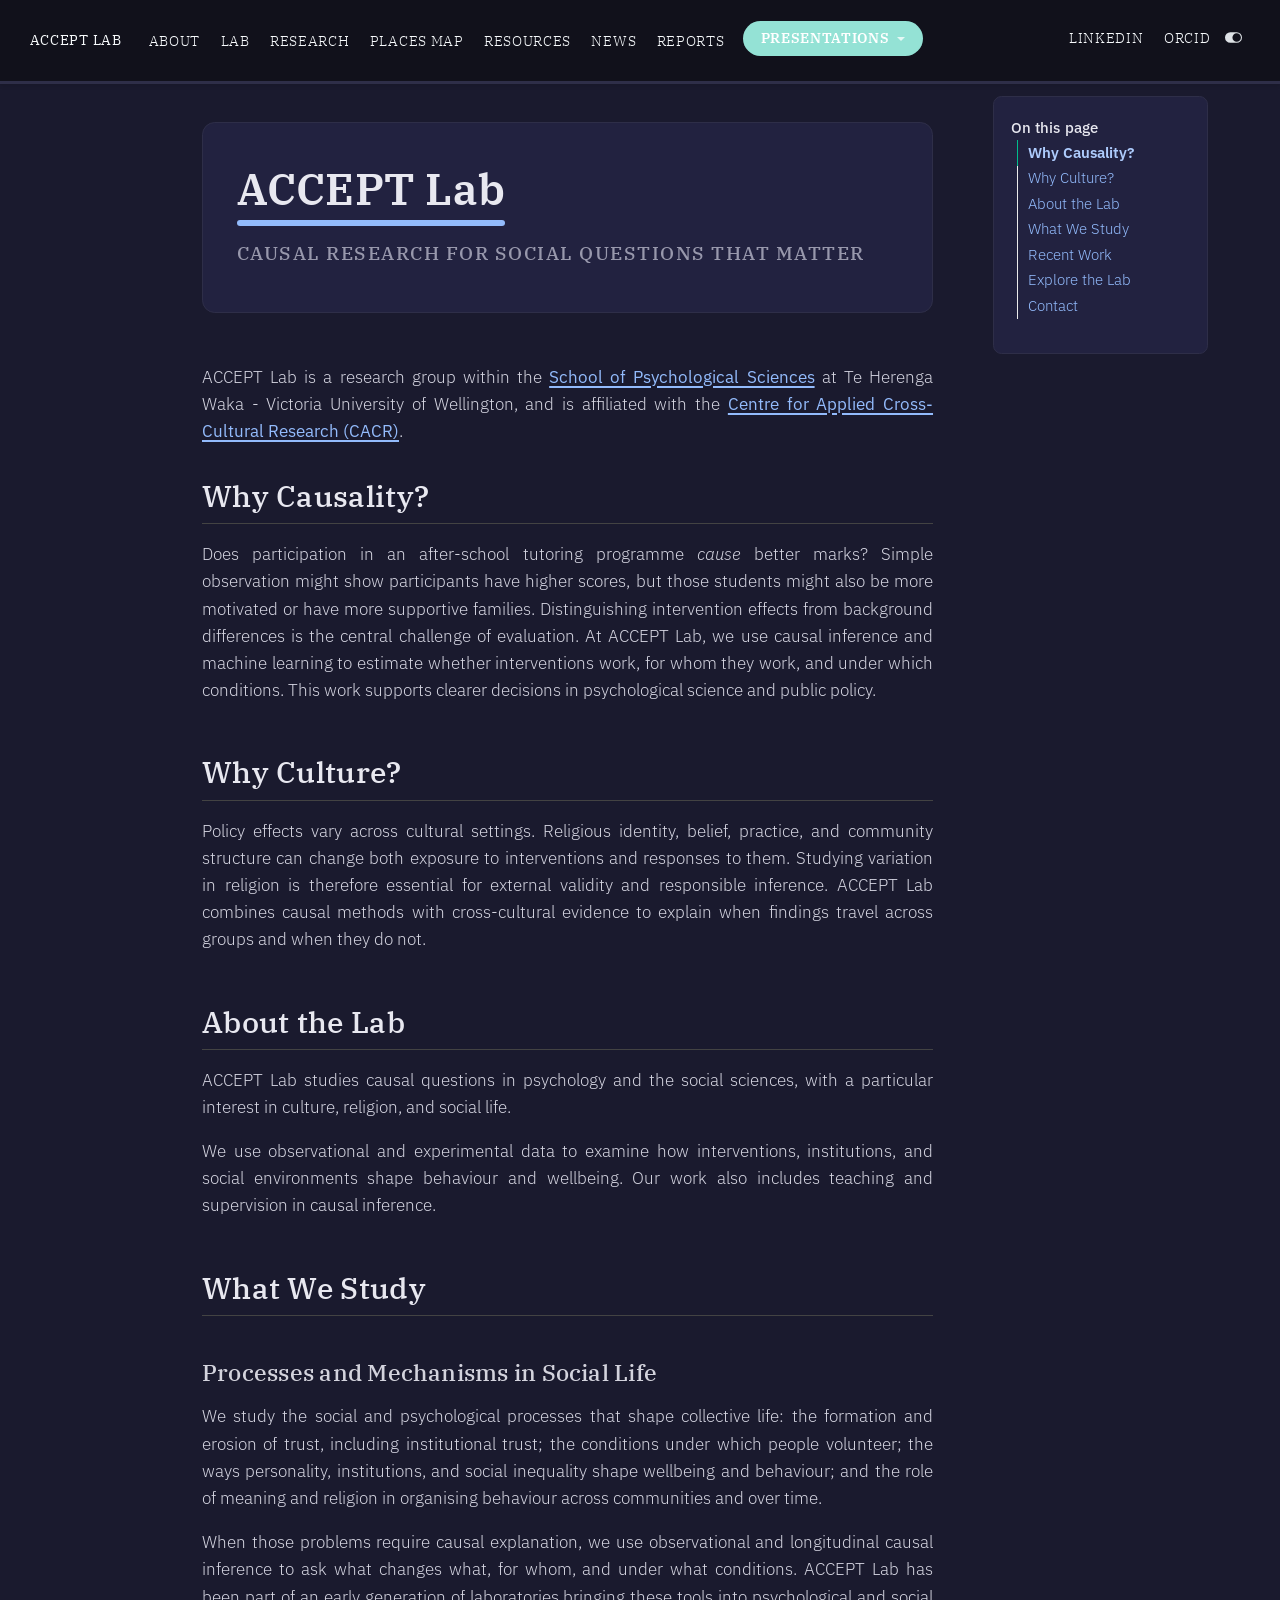
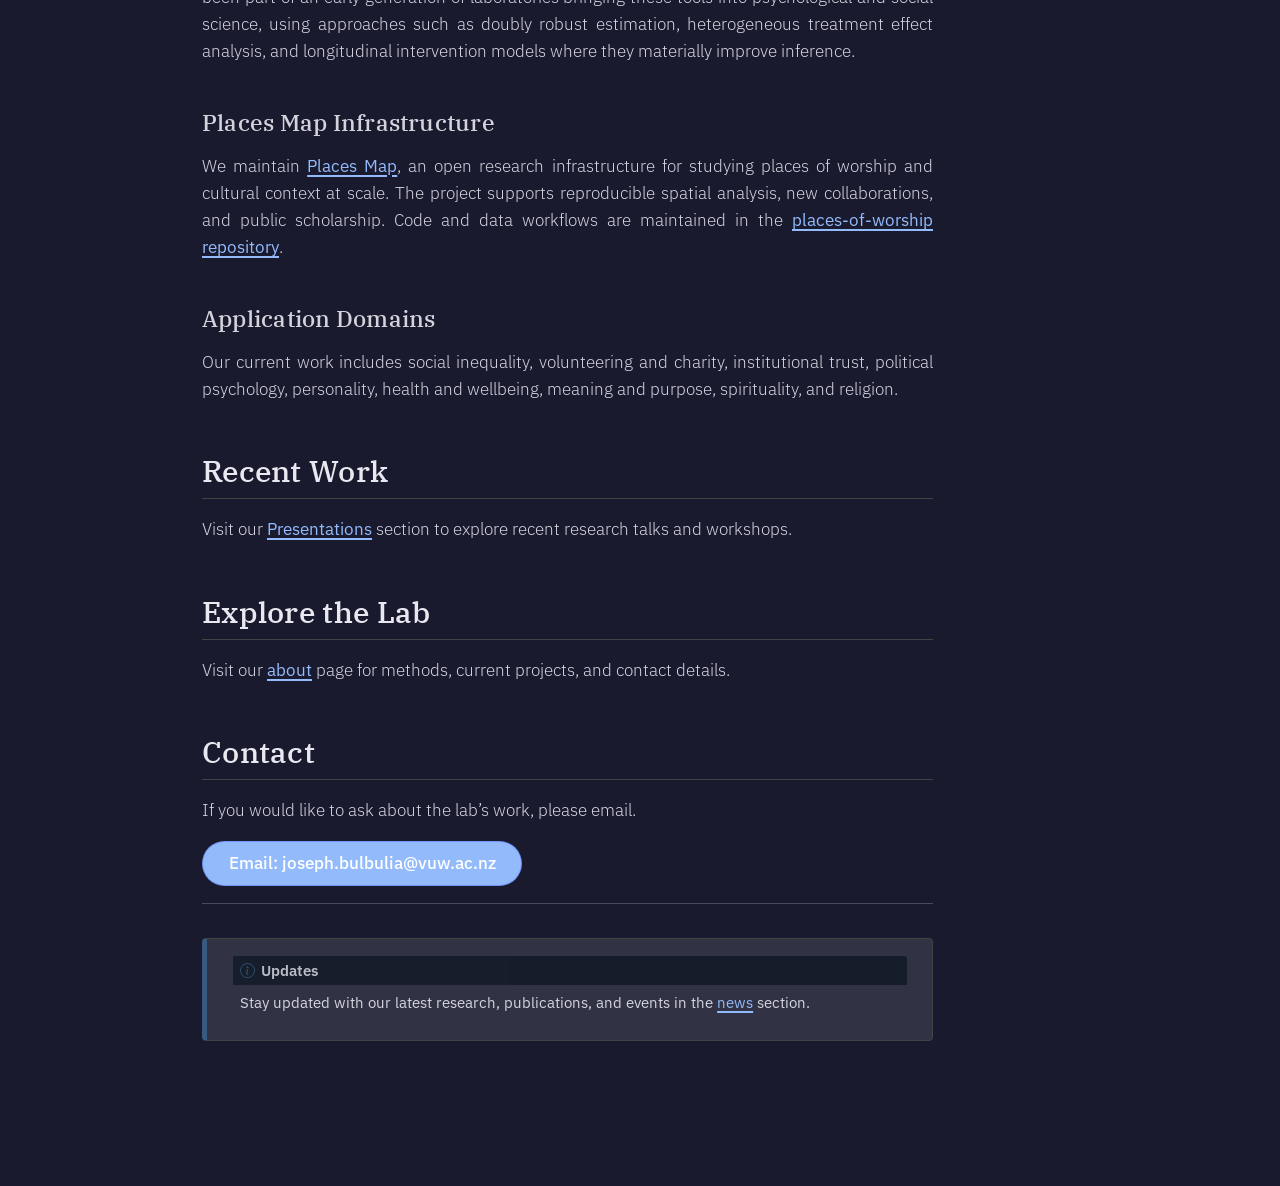
==== docs/index.html @ 0756b87b "landing" ====
<!DOCTYPE html>
<html xmlns="http://www.w3.org/1999/xhtml" lang="en" xml:lang="en"><head>

<meta charset="utf-8">
<meta name="generator" content="quarto-1.9.36">

<meta name="viewport" content="width=device-width, initial-scale=1.0, user-scalable=yes">


<title>ACCEPT Lab</title>
<style>
/* Default styles provided by pandoc.
** See https://pandoc.org/MANUAL.html#variables-for-html for config info.
*/
code{white-space: pre-wrap;}
span.smallcaps{font-variant: small-caps;}
div.columns{display: flex; gap: min(4vw, 1.5em);}
div.column{flex: auto; overflow-x: auto;}
div.hanging-indent{margin-left: 1.5em; text-indent: -1.5em;}
ul.task-list{list-style: none;}
ul.task-list li input[type="checkbox"] {
  width: 0.8em;
  margin: 0 0.8em 0.2em -1em; /* quarto-specific, see https://github.com/quarto-dev/quarto-cli/issues/4556 */ 
  vertical-align: middle;
}
/* CSS for syntax highlighting */
html { -webkit-text-size-adjust: 100%; }
pre > code.sourceCode { white-space: pre; position: relative; }
pre > code.sourceCode > span { display: inline-block; line-height: 1.25; }
pre > code.sourceCode > span:empty { height: 1.2em; }
.sourceCode { overflow: visible; }
code.sourceCode > span { color: inherit; text-decoration: inherit; }
div.sourceCode { margin: 1em 0; }
pre.sourceCode { margin: 0; }
@media screen {
div.sourceCode { overflow: auto; }
}
@media print {
pre > code.sourceCode { white-space: pre-wrap; }
pre > code.sourceCode > span { text-indent: -5em; padding-left: 5em; }
}
pre.numberSource code
  { counter-reset: source-line 0; }
pre.numberSource code > span
  { position: relative; left: -4em; counter-increment: source-line; }
pre.numberSource code > span > a:first-child::before
  { content: counter(source-line);
    position: relative; left: -1em; text-align: right; vertical-align: baseline;
    border: none; display: inline-block;
    -webkit-touch-callout: none; -webkit-user-select: none;
    -khtml-user-select: none; -moz-user-select: none;
    -ms-user-select: none; user-select: none;
    padding: 0 4px; width: 4em;
  }
pre.numberSource { margin-left: 3em;  padding-left: 4px; }
div.sourceCode
  {   }
@media screen {
pre > code.sourceCode > span > a:first-child::before { text-decoration: underline; }
}
</style>


<script src="site_libs/quarto-nav/quarto-nav.js"></script>
<script src="site_libs/quarto-nav/headroom.min.js"></script>
<script src="site_libs/clipboard/clipboard.min.js"></script>
<script src="site_libs/quarto-search/autocomplete.umd.js"></script>
<script src="site_libs/quarto-search/fuse.min.js"></script>
<script src="site_libs/quarto-search/quarto-search.js"></script>
<meta name="quarto:offset" content="./">
<link href="./images/favicon.ico" rel="icon">
<script src="site_libs/quarto-html/quarto.js" type="module"></script>
<script src="site_libs/quarto-html/tabsets/tabsets.js" type="module"></script>
<script src="site_libs/quarto-html/popper.min.js"></script>
<script src="site_libs/quarto-html/tippy.umd.min.js"></script>
<script src="site_libs/quarto-html/anchor.min.js"></script>
<link href="site_libs/quarto-html/tippy.css" rel="stylesheet">
<link href="site_libs/quarto-html/quarto-syntax-highlighting-845c23b38eaddc0f92fda52bfe77a8c8.css" rel="stylesheet" class="quarto-color-scheme" id="quarto-text-highlighting-styles">
<link href="site_libs/quarto-html/quarto-syntax-highlighting-dark-f418161beb48e0141c760e455f12af2c.css" rel="stylesheet" class="quarto-color-scheme quarto-color-alternate" id="quarto-text-highlighting-styles">
<script src="site_libs/bootstrap/bootstrap.min.js"></script>
<link href="site_libs/bootstrap/bootstrap-icons.css" rel="stylesheet">
<link href="site_libs/bootstrap/bootstrap-b0e73cb451bbb7631af6acf6dae58723.min.css" rel="stylesheet" append-hash="true" class="quarto-color-scheme" id="quarto-bootstrap" data-mode="light">
<link href="site_libs/bootstrap/bootstrap-dark-aaa1e35cf1f5b6230ece6ed5b6fa3d4a.min.css" rel="stylesheet" append-hash="true" class="quarto-color-scheme quarto-color-alternate" id="quarto-bootstrap" data-mode="dark">
<script id="quarto-search-options" type="application/json">{
  "location": "navbar",
  "copy-button": false,
  "collapse-after": 3,
  "panel-placement": "end",
  "type": "overlay",
  "limit": 50,
  "keyboard-shortcut": [
    "f",
    "/",
    "s"
  ],
  "show-item-context": false,
  "language": {
    "search-no-results-text": "No results",
    "search-matching-documents-text": "matching documents",
    "search-copy-link-title": "Copy link to search",
    "search-hide-matches-text": "Hide additional matches",
    "search-more-match-text": "more match in this document",
    "search-more-matches-text": "more matches in this document",
    "search-clear-button-title": "Clear",
    "search-text-placeholder": "",
    "search-detached-cancel-button-title": "Cancel",
    "search-submit-button-title": "Submit",
    "search-label": "Search"
  }
}</script>
<script async="" src="https://www.googletagmanager.com/gtag/js?id=G-XXXXXXXXXX"></script>

<script type="text/javascript">

window.dataLayer = window.dataLayer || [];
function gtag(){dataLayer.push(arguments);}
gtag('js', new Date());
gtag('config', 'G-XXXXXXXXXX', { 'anonymize_ip': true});
</script>
<style>html{ scroll-behavior: smooth; }</style>


<link rel="stylesheet" href="styles.css">
<meta property="og:title" content="ACCEPT Lab">
<meta property="og:description" content="Applied Causal and Cultural Evidence for Policy Targeting (ACCEPT), School of Psychological Sciences, Te Herenga Waka - Victoria University of Wellington">
<meta property="og:image" content="https://go-bayes.github.io/accept/images/epic-lab-social.png">
<meta property="og:site_name" content="ACCEPT Lab">
<meta property="og:locale" content="en_US">
<meta name="twitter:title" content="ACCEPT Lab">
<meta name="twitter:description" content="Applied Causal and Cultural Evidence for Policy Targeting (ACCEPT), School of Psychological Sciences, Te Herenga Waka - Victoria University of Wellington">
<meta name="twitter:image" content="https://go-bayes.github.io/accept/images/epic-lab-social.png">
<meta name="twitter:creator" content="@prof_joe_">
<meta name="twitter:site" content="@prof_joe_">
<meta name="twitter:card" content="summary_large_image">
</head>

<body class="nav-fixed home quarto-dark"><script id="quarto-html-before-body" type="application/javascript">
    const toggleBodyColorMode = (bsSheetEl) => {
      const mode = bsSheetEl.getAttribute("data-mode");
      const bodyEl = window.document.querySelector("body");
      if (mode === "dark") {
        bodyEl.classList.add("quarto-dark");
        bodyEl.classList.remove("quarto-light");
      } else {
        bodyEl.classList.add("quarto-light");
        bodyEl.classList.remove("quarto-dark");
      }
    }
    const toggleBodyColorPrimary = () => {
      const bsSheetEl = window.document.querySelector("link#quarto-bootstrap:not([rel=disabled-stylesheet])");
      if (bsSheetEl) {
        toggleBodyColorMode(bsSheetEl);
      }
    }
    const setColorSchemeToggle = (alternate) => {
      const toggles = window.document.querySelectorAll('.quarto-color-scheme-toggle');
      for (let i=0; i < toggles.length; i++) {
        const toggle = toggles[i];
        if (toggle) {
          if (alternate) {
            toggle.classList.add("alternate");
          } else {
            toggle.classList.remove("alternate");
          }
        }
      }
    };
    const toggleColorMode = (alternate) => {
      // Switch the stylesheets
      const primaryStylesheets = window.document.querySelectorAll('link.quarto-color-scheme:not(.quarto-color-alternate)');
      const alternateStylesheets = window.document.querySelectorAll('link.quarto-color-scheme.quarto-color-alternate');
      manageTransitions('#quarto-margin-sidebar .nav-link', false);
      if (alternate) {
        // note: dark is layered on light, we don't disable primary!
        enableStylesheet(alternateStylesheets);
        for (const sheetNode of alternateStylesheets) {
          if (sheetNode.id === "quarto-bootstrap") {
            toggleBodyColorMode(sheetNode);
          }
        }
      } else {
        disableStylesheet(alternateStylesheets);
        enableStylesheet(primaryStylesheets)
        toggleBodyColorPrimary();
      }
      manageTransitions('#quarto-margin-sidebar .nav-link', true);
      // Switch the toggles
      setColorSchemeToggle(alternate)
      // Hack to workaround the fact that safari doesn't
      // properly recolor the scrollbar when toggling (#1455)
      if (navigator.userAgent.indexOf('Safari') > 0 && navigator.userAgent.indexOf('Chrome') == -1) {
        manageTransitions("body", false);
        window.scrollTo(0, 1);
        setTimeout(() => {
          window.scrollTo(0, 0);
          manageTransitions("body", true);
        }, 40);
      }
    }
    const disableStylesheet = (stylesheets) => {
      for (let i=0; i < stylesheets.length; i++) {
        const stylesheet = stylesheets[i];
        stylesheet.rel = 'disabled-stylesheet';
      }
    }
    const enableStylesheet = (stylesheets) => {
      for (let i=0; i < stylesheets.length; i++) {
        const stylesheet = stylesheets[i];
        if(stylesheet.rel !== 'stylesheet') { // for Chrome, which will still FOUC without this check
          stylesheet.rel = 'stylesheet';
        }
      }
    }
    const manageTransitions = (selector, allowTransitions) => {
      const els = window.document.querySelectorAll(selector);
      for (let i=0; i < els.length; i++) {
        const el = els[i];
        if (allowTransitions) {
          el.classList.remove('notransition');
        } else {
          el.classList.add('notransition');
        }
      }
    }
    const isFileUrl = () => {
      return window.location.protocol === 'file:';
    }
    const hasAlternateSentinel = () => {
      let styleSentinel = getColorSchemeSentinel();
      if (styleSentinel !== null) {
        return styleSentinel === "alternate";
      } else {
        return false;
      }
    }
    const setStyleSentinel = (alternate) => {
      const value = alternate ? "alternate" : "default";
      if (!isFileUrl()) {
        window.localStorage.setItem("quarto-color-scheme", value);
      } else {
        localAlternateSentinel = value;
      }
    }
    const getColorSchemeSentinel = () => {
      if (!isFileUrl()) {
        const storageValue = window.localStorage.getItem("quarto-color-scheme");
        return storageValue != null ? storageValue : localAlternateSentinel;
      } else {
        return localAlternateSentinel;
      }
    }
    const toggleGiscusIfUsed = (isAlternate, darkModeDefault) => {
      const baseTheme = document.querySelector('#giscus-base-theme')?.value ?? 'light';
      const alternateTheme = document.querySelector('#giscus-alt-theme')?.value ?? 'dark';
      let newTheme = '';
      if(authorPrefersDark) {
        newTheme = isAlternate ? baseTheme : alternateTheme;
      } else {
        newTheme = isAlternate ? alternateTheme : baseTheme;
      }
      const changeGiscusTheme = () => {
        // From: https://github.com/giscus/giscus/issues/336
        const sendMessage = (message) => {
          const iframe = document.querySelector('iframe.giscus-frame');
          if (!iframe) return;
          iframe.contentWindow.postMessage({ giscus: message }, 'https://giscus.app');
        }
        sendMessage({
          setConfig: {
            theme: newTheme
          }
        });
      }
      const isGiscussLoaded = window.document.querySelector('iframe.giscus-frame') !== null;
      if (isGiscussLoaded) {
        changeGiscusTheme();
      }
    };
    const authorPrefersDark = true;
    const darkModeDefault = authorPrefersDark;
    let localAlternateSentinel = darkModeDefault ? 'alternate' : 'default';
    // Dark / light mode switch
    window.quartoToggleColorScheme = () => {
      // Read the current dark / light value
      let toAlternate = !hasAlternateSentinel();
      toggleColorMode(toAlternate);
      setStyleSentinel(toAlternate);
      toggleGiscusIfUsed(toAlternate, darkModeDefault);
      window.dispatchEvent(new Event('resize'));
    };
    // Switch to dark mode if need be
    if (hasAlternateSentinel()) {
      toggleColorMode(true);
    } else {
      toggleColorMode(false);
    }
  </script>

<div id="quarto-search-results"></div>
  <header id="quarto-header" class="headroom fixed-top">
    <nav class="navbar navbar-expand-lg " data-bs-theme="dark">
      <div class="navbar-container container-fluid">
      <div class="navbar-brand-container mx-auto">
    <a class="navbar-brand" href="./index.html">
    <span class="navbar-title">ACCEPT Lab</span>
    </a>
  </div>
            <div id="quarto-search" class="" title="Search"></div>
          <button class="navbar-toggler" type="button" data-bs-toggle="collapse" data-bs-target="#navbarCollapse" aria-controls="navbarCollapse" role="menu" aria-expanded="false" aria-label="Toggle navigation" onclick="if (window.quartoToggleHeadroom) { window.quartoToggleHeadroom(); }">
  <span class="navbar-toggler-icon"></span>
</button>
          <div class="collapse navbar-collapse" id="navbarCollapse">
            <ul class="navbar-nav navbar-nav-scroll me-auto">
  <li class="nav-item">
    <a class="nav-link" href="./about.html"> 
<span class="menu-text">About</span></a>
  </li>  
  <li class="nav-item">
    <a class="nav-link" href="./team.html"> 
<span class="menu-text">Lab</span></a>
  </li>  
  <li class="nav-item">
    <a class="nav-link" href="./research.html"> 
<span class="menu-text">Research</span></a>
  </li>  
  <li class="nav-item">
    <a class="nav-link" href="https://www.placesmap.org/"> 
<span class="menu-text">Places Map</span></a>
  </li>  
  <li class="nav-item">
    <a class="nav-link" href="./resources.html"> 
<span class="menu-text">Resources</span></a>
  </li>  
  <li class="nav-item">
    <a class="nav-link" href="./news.html"> 
<span class="menu-text">News</span></a>
  </li>  
  <li class="nav-item">
    <a class="nav-link" href="./reports.html"> 
<span class="menu-text">Reports</span></a>
  </li>  
  <li class="nav-item dropdown ">
    <a class="nav-link dropdown-toggle" href="#" id="nav-menu-presentations" role="link" data-bs-toggle="dropdown" aria-expanded="false">
 <span class="menu-text">Presentations</span>
    </a>
    <ul class="dropdown-menu" aria-labelledby="nav-menu-presentations">    
        <li>
    <a class="dropdown-item" href="./presentations.html">
 <span class="dropdown-text">All Presentations</span></a>
  </li>  
        <li><hr class="dropdown-divider"></li>
        <li class="dropdown-header">2025</li>
        <li>
    <a class="dropdown-item" href="./presentations.html#sasp-2025">
 <span class="dropdown-text">SASP: Student Presentations</span></a>
  </li>  
        <li>
    <a class="dropdown-item" href="./presentations.html#apa-bier-2025">
 <span class="dropdown-text">APA-BIER: Causal Inference</span></a>
  </li>  
    </ul>
  </li>
</ul>
            <ul class="navbar-nav navbar-nav-scroll ms-auto">
  <li class="nav-item compact">
    <a class="nav-link" href="https://github.com/go-bayes"> <i class="bi bi-github" role="img" aria-label="GitHub">
</i> 
<span class="menu-text"></span></a>
  </li>  
  <li class="nav-item compact">
    <a class="nav-link" href="https://x.com/prof_joe_"> <i class="bi bi-twitter" role="img" aria-label="X (Twitter)">
</i> 
<span class="menu-text"></span></a>
  </li>  
  <li class="nav-item">
    <a class="nav-link" href="https://linkedin.com/in/joseph-bulbulia-1ba5a514"> 
<span class="menu-text">LinkedIn</span></a>
  </li>  
  <li class="nav-item">
    <a class="nav-link" href="https://orcid.org/0000-0002-5861-2056"> 
<span class="menu-text">ORCID</span></a>
  </li>  
</ul>
          </div> <!-- /navcollapse -->
            <div class="quarto-navbar-tools">
  <a href="" class="quarto-color-scheme-toggle quarto-navigation-tool  px-1" onclick="window.quartoToggleColorScheme(); return false;" title="Toggle dark mode"><i class="bi"></i></a>
</div>
      </div> <!-- /container-fluid -->
    </nav>
</header>
<!-- content -->
<div id="quarto-content" class="quarto-container page-columns page-rows-contents page-layout-article page-navbar">
<!-- sidebar -->
<!-- margin-sidebar -->
    <div id="quarto-margin-sidebar" class="sidebar margin-sidebar">
        <nav id="TOC" role="doc-toc" class="toc-active">
    <h2 id="toc-title">On this page</h2>
   
  <ul>
  <li><a href="#why-causality" id="toc-why-causality" class="nav-link active" data-scroll-target="#why-causality">Why Causality?</a></li>
  <li><a href="#why-culture" id="toc-why-culture" class="nav-link" data-scroll-target="#why-culture">Why Culture?</a></li>
  <li><a href="#about-the-lab" id="toc-about-the-lab" class="nav-link" data-scroll-target="#about-the-lab">About the Lab</a></li>
  <li><a href="#what-we-study" id="toc-what-we-study" class="nav-link" data-scroll-target="#what-we-study">What We Study</a>
  <ul class="collapse">
  <li><a href="#processes-and-mechanisms-in-social-life" id="toc-processes-and-mechanisms-in-social-life" class="nav-link" data-scroll-target="#processes-and-mechanisms-in-social-life">Processes and Mechanisms in Social Life</a></li>
  <li><a href="#places-map-infrastructure" id="toc-places-map-infrastructure" class="nav-link" data-scroll-target="#places-map-infrastructure">Places Map Infrastructure</a></li>
  <li><a href="#application-domains" id="toc-application-domains" class="nav-link" data-scroll-target="#application-domains">Application Domains</a></li>
  </ul></li>
  <li><a href="#recent-work" id="toc-recent-work" class="nav-link" data-scroll-target="#recent-work">Recent Work</a></li>
  <li><a href="#explore-the-lab" id="toc-explore-the-lab" class="nav-link" data-scroll-target="#explore-the-lab">Explore the Lab</a></li>
  <li><a href="#contact" id="toc-contact" class="nav-link" data-scroll-target="#contact">Contact</a></li>
  </ul>
</nav>
    </div>
<!-- main -->
<main class="content" id="quarto-document-content">


<header id="title-block-header" class="quarto-title-block default">
<div class="quarto-title">
<div class="quarto-title-block"><div><h1 class="title">ACCEPT Lab</h1><button type="button" class="btn code-tools-button" id="quarto-code-tools-source"><i class="bi"></i> Code</button></div></div>
</div>



<div class="quarto-title-meta">

    
  
    
  </div>
  


</header>


<div class="hero">
<h1 class="hero-title">
ACCEPT Lab
</h1>
<p class="hero-subtitle">
Causal research for social questions that matter
</p>
</div>
<p>ACCEPT Lab is a research group within the <a href="https://www.wgtn.ac.nz/psyc">School of Psychological Sciences</a> at Te Herenga Waka - Victoria University of Wellington, and is affiliated with the <a href="https://www.wgtn.ac.nz/cacr">Centre for Applied Cross-Cultural Research (CACR)</a>.</p>
<section id="why-causality" class="level2">
<h2 class="anchored" data-anchor-id="why-causality">Why Causality?</h2>
<p>Does participation in an after-school tutoring programme <em>cause</em> better marks? Simple observation might show participants have higher scores, but those students might also be more motivated or have more supportive families. Distinguishing intervention effects from background differences is the central challenge of evaluation. At ACCEPT Lab, we use causal inference and machine learning to estimate whether interventions work, for whom they work, and under which conditions. This work supports clearer decisions in psychological science and public policy.</p>
</section>
<section id="why-culture" class="level2">
<h2 class="anchored" data-anchor-id="why-culture">Why Culture?</h2>
<p>Policy effects vary across cultural settings. Religious identity, belief, practice, and community structure can change both exposure to interventions and responses to them. Studying variation in religion is therefore essential for external validity and responsible inference. ACCEPT Lab combines causal methods with cross-cultural evidence to explain when findings travel across groups and when they do not.</p>
</section>
<section id="about-the-lab" class="level2">
<h2 class="anchored" data-anchor-id="about-the-lab">About the Lab</h2>
<p>ACCEPT Lab studies causal questions in psychology and the social sciences, with a particular interest in culture, religion, and social life.</p>
<p>We use observational and experimental data to examine how interventions, institutions, and social environments shape behaviour and wellbeing. Our work also includes teaching and supervision in causal inference.</p>
</section>
<section id="what-we-study" class="level2">
<h2 class="anchored" data-anchor-id="what-we-study">What We Study</h2>
<section id="processes-and-mechanisms-in-social-life" class="level3">
<h3 class="anchored" data-anchor-id="processes-and-mechanisms-in-social-life">Processes and Mechanisms in Social Life</h3>
<p>We study the social and psychological processes that shape collective life: the formation and erosion of trust, including institutional trust; the conditions under which people volunteer; the ways personality, institutions, and social inequality shape wellbeing and behaviour; and the role of meaning and religion in organising behaviour across communities and over time.</p>
<p>When those problems require causal explanation, we use observational and longitudinal causal inference to ask what changes what, for whom, and under what conditions. ACCEPT Lab has been part of an early generation of laboratories bringing these tools into psychological and social science, using approaches such as doubly robust estimation, heterogeneous treatment effect analysis, and longitudinal intervention models where they materially improve inference.</p>
</section>
<section id="places-map-infrastructure" class="level3">
<h3 class="anchored" data-anchor-id="places-map-infrastructure">Places Map Infrastructure</h3>
<p>We maintain <a href="https://www.placesmap.org/">Places Map</a>, an open research infrastructure for studying places of worship and cultural context at scale. The project supports reproducible spatial analysis, new collaborations, and public scholarship. Code and data workflows are maintained in the <a href="https://github.com/go-bayes/places-of-worship">places-of-worship repository</a>.</p>
</section>
<section id="application-domains" class="level3">
<h3 class="anchored" data-anchor-id="application-domains">Application Domains</h3>
<p>Our current work includes social inequality, volunteering and charity, institutional trust, political psychology, personality, health and wellbeing, meaning and purpose, spirituality, and religion.</p>
</section>
</section>
<section id="recent-work" class="level2">
<h2 class="anchored" data-anchor-id="recent-work">Recent Work</h2>
<p>Visit our <a href="./presentations.html">Presentations</a> section to explore recent research talks and workshops.</p>
</section>
<section id="explore-the-lab" class="level2">
<h2 class="anchored" data-anchor-id="explore-the-lab">Explore the Lab</h2>
<p>Visit our <a href="./about.html">about</a> page for methods, current projects, and contact details.</p>
</section>
<section id="contact" class="level2">
<h2 class="anchored" data-anchor-id="contact">Contact</h2>
<p>If you would like to ask about the lab’s work, please email.</p>
<p><a href="mailto:joseph.bulbulia@vuw.ac.nz" class="btn btn-primary">Email: joseph.bulbulia@vuw.ac.nz</a></p>
<hr>
<div class="callout callout-style-default callout-note callout-titled">
<div class="callout-header d-flex align-content-center">
<div class="callout-icon-container">
<i class="callout-icon"></i>
</div>
<div class="callout-title-container flex-fill">
<span class="screen-reader-only">Note</span>Updates
</div>
</div>
<div class="callout-body-container callout-body">
<p>Stay updated with our latest research, publications, and events in the <a href="./news.html">news</a> section.</p>
</div>
</div>


<!-- -->

</section>

</main> <!-- /main -->
<script id="quarto-html-after-body" type="application/javascript">
  window.document.addEventListener("DOMContentLoaded", function (event) {
    // Ensure there is a toggle, if there isn't float one in the top right
    if (window.document.querySelector('.quarto-color-scheme-toggle') === null) {
      const a = window.document.createElement('a');
      a.classList.add('top-right');
      a.classList.add('quarto-color-scheme-toggle');
      a.href = "";
      a.onclick = function() { try { window.quartoToggleColorScheme(); } catch {} return false; };
      const i = window.document.createElement("i");
      i.classList.add('bi');
      a.appendChild(i);
      window.document.body.appendChild(a);
    }
    setColorSchemeToggle(hasAlternateSentinel())
    const icon = "";
    const anchorJS = new window.AnchorJS();
    anchorJS.options = {
      placement: 'right',
      icon: icon
    };
    anchorJS.add('.anchored');
    const isCodeAnnotation = (el) => {
      for (const clz of el.classList) {
        if (clz.startsWith('code-annotation-')) {                     
          return true;
        }
      }
      return false;
    }
    const onCopySuccess = function(e) {
      // button target
      const button = e.trigger;
      // don't keep focus
      button.blur();
      // flash "checked"
      button.classList.add('code-copy-button-checked');
      var currentTitle = button.getAttribute("title");
      button.setAttribute("title", "Copied!");
      let tooltip;
      if (window.bootstrap) {
        button.setAttribute("data-bs-toggle", "tooltip");
        button.setAttribute("data-bs-placement", "left");
        button.setAttribute("data-bs-title", "Copied!");
        tooltip = new bootstrap.Tooltip(button, 
          { trigger: "manual", 
            customClass: "code-copy-button-tooltip",
            offset: [0, -8]});
        tooltip.show();    
      }
      setTimeout(function() {
        if (tooltip) {
          tooltip.hide();
          button.removeAttribute("data-bs-title");
          button.removeAttribute("data-bs-toggle");
          button.removeAttribute("data-bs-placement");
        }
        button.setAttribute("title", currentTitle);
        button.classList.remove('code-copy-button-checked');
      }, 1000);
      // clear code selection
      e.clearSelection();
    }
    const getTextToCopy = function(trigger) {
      const outerScaffold = trigger.parentElement.cloneNode(true);
      const codeEl = outerScaffold.querySelector('code');
      for (const childEl of codeEl.children) {
        if (isCodeAnnotation(childEl)) {
          childEl.remove();
        }
      }
      return codeEl.innerText;
    }
    const clipboard = new window.ClipboardJS('.code-copy-button:not([data-in-quarto-modal])', {
      text: getTextToCopy
    });
    clipboard.on('success', onCopySuccess);
    if (window.document.getElementById('quarto-embedded-source-code-modal')) {
      const clipboardModal = new window.ClipboardJS('.code-copy-button[data-in-quarto-modal]', {
        text: getTextToCopy,
        container: window.document.getElementById('quarto-embedded-source-code-modal')
      });
      clipboardModal.on('success', onCopySuccess);
    }
    const viewSource = window.document.getElementById('quarto-view-source') ||
                       window.document.getElementById('quarto-code-tools-source');
    if (viewSource) {
      const sourceUrl = viewSource.getAttribute("data-quarto-source-url");
      viewSource.addEventListener("click", function(e) {
        if (sourceUrl) {
          // rstudio viewer pane
          if (/\bcapabilities=\b/.test(window.location)) {
            window.open(sourceUrl);
          } else {
            window.location.href = sourceUrl;
          }
        } else {
          const modal = new bootstrap.Modal(document.getElementById('quarto-embedded-source-code-modal'));
          modal.show();
        }
        return false;
      });
    }
    function toggleCodeHandler(show) {
      return function(e) {
        const detailsSrc = window.document.querySelectorAll(".cell > details > .sourceCode");
        for (let i=0; i<detailsSrc.length; i++) {
          const details = detailsSrc[i].parentElement;
          if (show) {
            details.open = true;
          } else {
            details.removeAttribute("open");
          }
        }
        const cellCodeDivs = window.document.querySelectorAll(".cell > .sourceCode");
        const fromCls = show ? "hidden" : "unhidden";
        const toCls = show ? "unhidden" : "hidden";
        for (let i=0; i<cellCodeDivs.length; i++) {
          const codeDiv = cellCodeDivs[i];
          if (codeDiv.classList.contains(fromCls)) {
            codeDiv.classList.remove(fromCls);
            codeDiv.classList.add(toCls);
          } 
        }
        return false;
      }
    }
    const hideAllCode = window.document.getElementById("quarto-hide-all-code");
    if (hideAllCode) {
      hideAllCode.addEventListener("click", toggleCodeHandler(false));
    }
    const showAllCode = window.document.getElementById("quarto-show-all-code");
    if (showAllCode) {
      showAllCode.addEventListener("click", toggleCodeHandler(true));
    }
      var localhostRegex = new RegExp(/^(?:http|https):\/\/localhost\:?[0-9]*\//);
      var mailtoRegex = new RegExp(/^mailto:/);
        var filterRegex = new RegExp("https:\/\/go-bayes\.github\.io\/accept\/");
      var isInternal = (href) => {
          return filterRegex.test(href) || localhostRegex.test(href) || mailtoRegex.test(href);
      }
      // Inspect non-navigation links and adorn them if external
     var links = window.document.querySelectorAll('a[href]:not(.nav-link):not(.navbar-brand):not(.toc-action):not(.sidebar-link):not(.sidebar-item-toggle):not(.pagination-link):not(.no-external):not([aria-hidden]):not(.dropdown-item):not(.quarto-navigation-tool):not(.about-link)');
      for (var i=0; i<links.length; i++) {
        const link = links[i];
        if (!isInternal(link.href)) {
          // undo the damage that might have been done by quarto-nav.js in the case of
          // links that we want to consider external
          if (link.dataset.originalHref !== undefined) {
            link.href = link.dataset.originalHref;
          }
            // target, if specified
            link.setAttribute("target", "_blank");
            if (link.getAttribute("rel") === null) {
              link.setAttribute("rel", "noopener");
            }
            // default icon
            link.classList.add("external");
        }
      }
    function tippyHover(el, contentFn, onTriggerFn, onUntriggerFn) {
      const config = {
        allowHTML: true,
        maxWidth: 500,
        delay: 100,
        arrow: false,
        appendTo: function(el) {
            return el.parentElement;
        },
        interactive: true,
        interactiveBorder: 10,
        theme: 'quarto',
        placement: 'bottom-start',
      };
      if (contentFn) {
        config.content = contentFn;
      }
      if (onTriggerFn) {
        config.onTrigger = onTriggerFn;
      }
      if (onUntriggerFn) {
        config.onUntrigger = onUntriggerFn;
      }
      window.tippy(el, config); 
    }
    const noterefs = window.document.querySelectorAll('a[role="doc-noteref"]');
    for (var i=0; i<noterefs.length; i++) {
      const ref = noterefs[i];
      tippyHover(ref, function() {
        // use id or data attribute instead here
        let href = ref.getAttribute('data-footnote-href') || ref.getAttribute('href');
        try { href = new URL(href).hash; } catch {}
        const id = href.replace(/^#\/?/, "");
        const note = window.document.getElementById(id);
        if (note) {
          return note.innerHTML;
        } else {
          return "";
        }
      });
    }
    const xrefs = window.document.querySelectorAll('a.quarto-xref');
    const processXRef = (id, note) => {
      // Strip column container classes
      const stripColumnClz = (el) => {
        el.classList.remove("page-full", "page-columns");
        if (el.children) {
          for (const child of el.children) {
            stripColumnClz(child);
          }
        }
      }
      stripColumnClz(note)
      if (id === null || id.startsWith('sec-')) {
        // Special case sections, only their first couple elements
        const container = document.createElement("div");
        if (note.children && note.children.length > 2) {
          container.appendChild(note.children[0].cloneNode(true));
          for (let i = 1; i < note.children.length; i++) {
            const child = note.children[i];
            if (child.tagName === "P" && child.innerText === "") {
              continue;
            } else {
              container.appendChild(child.cloneNode(true));
              break;
            }
          }
          if (window.Quarto?.typesetMath) {
            window.Quarto.typesetMath(container);
          }
          return container.innerHTML
        } else {
          if (window.Quarto?.typesetMath) {
            window.Quarto.typesetMath(note);
          }
          return note.innerHTML;
        }
      } else {
        // Remove any anchor links if they are present
        const anchorLink = note.querySelector('a.anchorjs-link');
        if (anchorLink) {
          anchorLink.remove();
        }
        if (window.Quarto?.typesetMath) {
          window.Quarto.typesetMath(note);
        }
        if (note.classList.contains("callout")) {
          return note.outerHTML;
        } else {
          return note.innerHTML;
        }
      }
    }
    for (var i=0; i<xrefs.length; i++) {
      const xref = xrefs[i];
      tippyHover(xref, undefined, function(instance) {
        instance.disable();
        let url = xref.getAttribute('href');
        let hash = undefined; 
        if (url.startsWith('#')) {
          hash = url;
        } else {
          try { hash = new URL(url).hash; } catch {}
        }
        if (hash) {
          const id = hash.replace(/^#\/?/, "");
          const note = window.document.getElementById(id);
          if (note !== null) {
            try {
              const html = processXRef(id, note.cloneNode(true));
              instance.setContent(html);
            } finally {
              instance.enable();
              instance.show();
            }
          } else {
            // See if we can fetch this
            fetch(url.split('#')[0])
            .then(res => res.text())
            .then(html => {
              const parser = new DOMParser();
              const htmlDoc = parser.parseFromString(html, "text/html");
              const note = htmlDoc.getElementById(id);
              if (note !== null) {
                const html = processXRef(id, note);
                instance.setContent(html);
              } 
            }).finally(() => {
              instance.enable();
              instance.show();
            });
          }
        } else {
          // See if we can fetch a full url (with no hash to target)
          // This is a special case and we should probably do some content thinning / targeting
          fetch(url)
          .then(res => res.text())
          .then(html => {
            const parser = new DOMParser();
            const htmlDoc = parser.parseFromString(html, "text/html");
            const note = htmlDoc.querySelector('main.content');
            if (note !== null) {
              // This should only happen for chapter cross references
              // (since there is no id in the URL)
              // remove the first header
              if (note.children.length > 0 && note.children[0].tagName === "HEADER") {
                note.children[0].remove();
              }
              const html = processXRef(null, note);
              instance.setContent(html);
            } 
          }).finally(() => {
            instance.enable();
            instance.show();
          });
        }
      }, function(instance) {
      });
    }
        let selectedAnnoteEl;
        const selectorForAnnotation = ( cell, annotation) => {
          let cellAttr = 'data-code-cell="' + cell + '"';
          let lineAttr = 'data-code-annotation="' +  annotation + '"';
          const selector = 'span[' + cellAttr + '][' + lineAttr + ']';
          return selector;
        }
        const selectCodeLines = (annoteEl) => {
          const doc = window.document;
          const targetCell = annoteEl.getAttribute("data-target-cell");
          const targetAnnotation = annoteEl.getAttribute("data-target-annotation");
          const annoteSpan = window.document.querySelector(selectorForAnnotation(targetCell, targetAnnotation));
          const lines = annoteSpan.getAttribute("data-code-lines").split(",");
          const lineIds = lines.map((line) => {
            return targetCell + "-" + line;
          })
          let top = null;
          let height = null;
          let parent = null;
          if (lineIds.length > 0) {
              //compute the position of the single el (top and bottom and make a div)
              const el = window.document.getElementById(lineIds[0]);
              top = el.offsetTop;
              height = el.offsetHeight;
              parent = el.parentElement.parentElement;
            if (lineIds.length > 1) {
              const lastEl = window.document.getElementById(lineIds[lineIds.length - 1]);
              const bottom = lastEl.offsetTop + lastEl.offsetHeight;
              height = bottom - top;
            }
            if (top !== null && height !== null && parent !== null) {
              // cook up a div (if necessary) and position it 
              let div = window.document.getElementById("code-annotation-line-highlight");
              if (div === null) {
                div = window.document.createElement("div");
                div.setAttribute("id", "code-annotation-line-highlight");
                div.style.position = 'absolute';
                parent.appendChild(div);
              }
              div.style.top = top - 2 + "px";
              div.style.height = height + 4 + "px";
              div.style.left = 0;
              let gutterDiv = window.document.getElementById("code-annotation-line-highlight-gutter");
              if (gutterDiv === null) {
                gutterDiv = window.document.createElement("div");
                gutterDiv.setAttribute("id", "code-annotation-line-highlight-gutter");
                gutterDiv.style.position = 'absolute';
                const codeCell = window.document.getElementById(targetCell);
                const gutter = codeCell.querySelector('.code-annotation-gutter');
                gutter.appendChild(gutterDiv);
              }
              gutterDiv.style.top = top - 2 + "px";
              gutterDiv.style.height = height + 4 + "px";
            }
            selectedAnnoteEl = annoteEl;
          }
        };
        const unselectCodeLines = () => {
          const elementsIds = ["code-annotation-line-highlight", "code-annotation-line-highlight-gutter"];
          elementsIds.forEach((elId) => {
            const div = window.document.getElementById(elId);
            if (div) {
              div.remove();
            }
          });
          selectedAnnoteEl = undefined;
        };
          // Handle positioning of the toggle
      window.addEventListener(
        "resize",
        throttle(() => {
          elRect = undefined;
          if (selectedAnnoteEl) {
            selectCodeLines(selectedAnnoteEl);
          }
        }, 10)
      );
      function throttle(fn, ms) {
      let throttle = false;
      let timer;
        return (...args) => {
          if(!throttle) { // first call gets through
              fn.apply(this, args);
              throttle = true;
          } else { // all the others get throttled
              if(timer) clearTimeout(timer); // cancel #2
              timer = setTimeout(() => {
                fn.apply(this, args);
                timer = throttle = false;
              }, ms);
          }
        };
      }
        // Attach click handler to the DT
        const annoteDls = window.document.querySelectorAll('dt[data-target-cell]');
        for (const annoteDlNode of annoteDls) {
          annoteDlNode.addEventListener('click', (event) => {
            const clickedEl = event.target;
            if (clickedEl !== selectedAnnoteEl) {
              unselectCodeLines();
              const activeEl = window.document.querySelector('dt[data-target-cell].code-annotation-active');
              if (activeEl) {
                activeEl.classList.remove('code-annotation-active');
              }
              selectCodeLines(clickedEl);
              clickedEl.classList.add('code-annotation-active');
            } else {
              // Unselect the line
              unselectCodeLines();
              clickedEl.classList.remove('code-annotation-active');
            }
          });
        }
    const findCites = (el) => {
      const parentEl = el.parentElement;
      if (parentEl) {
        const cites = parentEl.dataset.cites;
        if (cites) {
          return {
            el,
            cites: cites.split(' ')
          };
        } else {
          return findCites(el.parentElement)
        }
      } else {
        return undefined;
      }
    };
    var bibliorefs = window.document.querySelectorAll('a[role="doc-biblioref"]');
    for (var i=0; i<bibliorefs.length; i++) {
      const ref = bibliorefs[i];
      const citeInfo = findCites(ref);
      if (citeInfo) {
        tippyHover(citeInfo.el, function() {
          var popup = window.document.createElement('div');
          citeInfo.cites.forEach(function(cite) {
            var citeDiv = window.document.createElement('div');
            citeDiv.classList.add('hanging-indent');
            citeDiv.classList.add('csl-entry');
            var biblioDiv = window.document.getElementById('ref-' + cite);
            if (biblioDiv) {
              citeDiv.innerHTML = biblioDiv.innerHTML;
            }
            popup.appendChild(citeDiv);
          });
          return popup.innerHTML;
        });
      }
    }
  });
  </script><div class="modal fade" id="quarto-embedded-source-code-modal" tabindex="-1" aria-labelledby="quarto-embedded-source-code-modal-label" aria-hidden="true"><div class="modal-dialog modal-dialog-scrollable"><div class="modal-content"><div class="modal-header"><h5 class="modal-title" id="quarto-embedded-source-code-modal-label">Source Code</h5><button class="btn-close" data-bs-dismiss="modal"></button></div><div class="modal-body"><div class="">
<div class="code-copy-outer-scaffold"><div class="sourceCode" id="cb1" data-shortcodes="false"><pre class="sourceCode markdown code-with-copy"><code class="sourceCode markdown"><span id="cb1-1"><a href="#cb1-1" aria-hidden="true" tabindex="-1"></a><span class="co">---</span></span>
<span id="cb1-2"><a href="#cb1-2" aria-hidden="true" tabindex="-1"></a><span class="an">title:</span><span class="co"> "ACCEPT Lab"</span></span>
<span id="cb1-3"><a href="#cb1-3" aria-hidden="true" tabindex="-1"></a><span class="an">body-classes:</span><span class="co"> home</span></span>
<span id="cb1-4"><a href="#cb1-4" aria-hidden="true" tabindex="-1"></a><span class="co">---</span></span>
<span id="cb1-5"><a href="#cb1-5" aria-hidden="true" tabindex="-1"></a></span>
<span id="cb1-6"><a href="#cb1-6" aria-hidden="true" tabindex="-1"></a>::: {.hero}</span>
<span id="cb1-7"><a href="#cb1-7" aria-hidden="true" tabindex="-1"></a><span class="dt">&lt;</span><span class="kw">h1</span><span class="ot"> class</span><span class="op">=</span><span class="st">"hero-title"</span><span class="dt">&gt;</span>ACCEPT Lab<span class="dt">&lt;/</span><span class="kw">h1</span><span class="dt">&gt;</span></span>
<span id="cb1-8"><a href="#cb1-8" aria-hidden="true" tabindex="-1"></a><span class="dt">&lt;</span><span class="kw">p</span><span class="ot"> class</span><span class="op">=</span><span class="st">"hero-subtitle"</span><span class="dt">&gt;</span>Causal research for social questions that matter<span class="dt">&lt;/</span><span class="kw">p</span><span class="dt">&gt;</span></span>
<span id="cb1-9"><a href="#cb1-9" aria-hidden="true" tabindex="-1"></a>:::</span>
<span id="cb1-10"><a href="#cb1-10" aria-hidden="true" tabindex="-1"></a></span>
<span id="cb1-11"><a href="#cb1-11" aria-hidden="true" tabindex="-1"></a>ACCEPT Lab is a research group within the <span class="co">[</span><span class="ot">School of Psychological Sciences</span><span class="co">](https://www.wgtn.ac.nz/psyc)</span> at Te Herenga Waka - Victoria University of Wellington, and is affiliated with the <span class="co">[</span><span class="ot">Centre for Applied Cross-Cultural Research (CACR)</span><span class="co">](https://www.wgtn.ac.nz/cacr)</span>.</span>
<span id="cb1-12"><a href="#cb1-12" aria-hidden="true" tabindex="-1"></a></span>
<span id="cb1-13"><a href="#cb1-13" aria-hidden="true" tabindex="-1"></a><span class="fu">## Why Causality?</span></span>
<span id="cb1-14"><a href="#cb1-14" aria-hidden="true" tabindex="-1"></a></span>
<span id="cb1-15"><a href="#cb1-15" aria-hidden="true" tabindex="-1"></a>Does participation in an after-school tutoring programme *cause* better marks? Simple observation might show participants have higher scores, but those students might also be more motivated or have more supportive families. Distinguishing intervention effects from background differences is the central challenge of evaluation. At ACCEPT Lab, we use causal inference and machine learning to estimate whether interventions work, for whom they work, and under which conditions. This work supports clearer decisions in psychological science and public policy.</span>
<span id="cb1-16"><a href="#cb1-16" aria-hidden="true" tabindex="-1"></a></span>
<span id="cb1-17"><a href="#cb1-17" aria-hidden="true" tabindex="-1"></a><span class="fu">## Why Culture?</span></span>
<span id="cb1-18"><a href="#cb1-18" aria-hidden="true" tabindex="-1"></a></span>
<span id="cb1-19"><a href="#cb1-19" aria-hidden="true" tabindex="-1"></a>Policy effects vary across cultural settings. Religious identity, belief, practice, and community structure can change both exposure to interventions and responses to them. Studying variation in religion is therefore essential for external validity and responsible inference. ACCEPT Lab combines causal methods with cross-cultural evidence to explain when findings travel across groups and when they do not.</span>
<span id="cb1-20"><a href="#cb1-20" aria-hidden="true" tabindex="-1"></a></span>
<span id="cb1-21"><a href="#cb1-21" aria-hidden="true" tabindex="-1"></a><span class="fu">## About the Lab</span></span>
<span id="cb1-22"><a href="#cb1-22" aria-hidden="true" tabindex="-1"></a></span>
<span id="cb1-23"><a href="#cb1-23" aria-hidden="true" tabindex="-1"></a>ACCEPT Lab studies causal questions in psychology and the social sciences, with a particular interest in culture, religion, and social life.</span>
<span id="cb1-24"><a href="#cb1-24" aria-hidden="true" tabindex="-1"></a></span>
<span id="cb1-25"><a href="#cb1-25" aria-hidden="true" tabindex="-1"></a>We use observational and experimental data to examine how interventions, institutions, and social environments shape behaviour and wellbeing. Our work also includes teaching and supervision in causal inference.</span>
<span id="cb1-26"><a href="#cb1-26" aria-hidden="true" tabindex="-1"></a></span>
<span id="cb1-27"><a href="#cb1-27" aria-hidden="true" tabindex="-1"></a><span class="fu">## What We Study</span></span>
<span id="cb1-28"><a href="#cb1-28" aria-hidden="true" tabindex="-1"></a></span>
<span id="cb1-29"><a href="#cb1-29" aria-hidden="true" tabindex="-1"></a><span class="fu">### Processes and Mechanisms in Social Life</span></span>
<span id="cb1-30"><a href="#cb1-30" aria-hidden="true" tabindex="-1"></a></span>
<span id="cb1-31"><a href="#cb1-31" aria-hidden="true" tabindex="-1"></a>We study the social and psychological processes that shape collective life: the formation and erosion of trust, including institutional trust; the conditions under which people volunteer; the ways personality, institutions, and social inequality shape wellbeing and behaviour; and the role of meaning and religion in organising behaviour across communities and over time.</span>
<span id="cb1-32"><a href="#cb1-32" aria-hidden="true" tabindex="-1"></a></span>
<span id="cb1-33"><a href="#cb1-33" aria-hidden="true" tabindex="-1"></a>When those problems require causal explanation, we use observational and longitudinal causal inference to ask what changes what, for whom, and under what conditions. ACCEPT Lab has been part of an early generation of laboratories bringing these tools into psychological and social science, using approaches such as doubly robust estimation, heterogeneous treatment effect analysis, and longitudinal intervention models where they materially improve inference.</span>
<span id="cb1-34"><a href="#cb1-34" aria-hidden="true" tabindex="-1"></a></span>
<span id="cb1-35"><a href="#cb1-35" aria-hidden="true" tabindex="-1"></a><span class="fu">### Places Map Infrastructure</span></span>
<span id="cb1-36"><a href="#cb1-36" aria-hidden="true" tabindex="-1"></a></span>
<span id="cb1-37"><a href="#cb1-37" aria-hidden="true" tabindex="-1"></a>We maintain <span class="co">[</span><span class="ot">Places Map</span><span class="co">](https://www.placesmap.org/)</span>, an open research infrastructure for studying places of worship and cultural context at scale. The project supports reproducible spatial analysis, new collaborations, and public scholarship. Code and data workflows are maintained in the <span class="co">[</span><span class="ot">places-of-worship repository</span><span class="co">](https://github.com/go-bayes/places-of-worship)</span>.</span>
<span id="cb1-38"><a href="#cb1-38" aria-hidden="true" tabindex="-1"></a></span>
<span id="cb1-39"><a href="#cb1-39" aria-hidden="true" tabindex="-1"></a><span class="fu">### Application Domains</span></span>
<span id="cb1-40"><a href="#cb1-40" aria-hidden="true" tabindex="-1"></a></span>
<span id="cb1-41"><a href="#cb1-41" aria-hidden="true" tabindex="-1"></a>Our current work includes social inequality, volunteering and charity, institutional trust, political psychology, personality, health and wellbeing, meaning and purpose, spirituality, and religion.</span>
<span id="cb1-42"><a href="#cb1-42" aria-hidden="true" tabindex="-1"></a></span>
<span id="cb1-43"><a href="#cb1-43" aria-hidden="true" tabindex="-1"></a><span class="fu">## Recent Work</span></span>
<span id="cb1-44"><a href="#cb1-44" aria-hidden="true" tabindex="-1"></a></span>
<span id="cb1-45"><a href="#cb1-45" aria-hidden="true" tabindex="-1"></a>Visit our <span class="co">[</span><span class="ot">Presentations</span><span class="co">](presentations.qmd)</span> section to explore recent research talks and workshops.</span>
<span id="cb1-46"><a href="#cb1-46" aria-hidden="true" tabindex="-1"></a></span>
<span id="cb1-47"><a href="#cb1-47" aria-hidden="true" tabindex="-1"></a><span class="fu">## Explore the Lab</span></span>
<span id="cb1-48"><a href="#cb1-48" aria-hidden="true" tabindex="-1"></a></span>
<span id="cb1-49"><a href="#cb1-49" aria-hidden="true" tabindex="-1"></a>Visit our <span class="co">[</span><span class="ot">about</span><span class="co">](about.qmd)</span> page for methods, current projects, and contact details.</span>
<span id="cb1-50"><a href="#cb1-50" aria-hidden="true" tabindex="-1"></a></span>
<span id="cb1-51"><a href="#cb1-51" aria-hidden="true" tabindex="-1"></a><span class="fu">## Contact</span></span>
<span id="cb1-52"><a href="#cb1-52" aria-hidden="true" tabindex="-1"></a></span>
<span id="cb1-53"><a href="#cb1-53" aria-hidden="true" tabindex="-1"></a>If you would like to ask about the lab's work, please email.</span>
<span id="cb1-54"><a href="#cb1-54" aria-hidden="true" tabindex="-1"></a></span>
<span id="cb1-55"><a href="#cb1-55" aria-hidden="true" tabindex="-1"></a><span class="co">[</span><span class="ot">Email: joseph.bulbulia@vuw.ac.nz</span><span class="co">](mailto:joseph.bulbulia@vuw.ac.nz)</span>{.btn .btn-primary}</span>
<span id="cb1-56"><a href="#cb1-56" aria-hidden="true" tabindex="-1"></a></span>
<span id="cb1-57"><a href="#cb1-57" aria-hidden="true" tabindex="-1"></a>---</span>
<span id="cb1-58"><a href="#cb1-58" aria-hidden="true" tabindex="-1"></a></span>
<span id="cb1-59"><a href="#cb1-59" aria-hidden="true" tabindex="-1"></a>::: {.callout-note}</span>
<span id="cb1-60"><a href="#cb1-60" aria-hidden="true" tabindex="-1"></a><span class="fu">## Updates</span></span>
<span id="cb1-61"><a href="#cb1-61" aria-hidden="true" tabindex="-1"></a>Stay updated with our latest research, publications, and events in the <span class="co">[</span><span class="ot">news</span><span class="co">](news.qmd)</span> section.</span>
<span id="cb1-62"><a href="#cb1-62" aria-hidden="true" tabindex="-1"></a>:::</span></code></pre></div><button title="Copy to Clipboard" class="code-copy-button" data-in-quarto-modal=""><i class="bi"></i></button></div>
</div></div></div></div></div>
</div> <!-- /content -->




<script src="site_libs/quarto-html/zenscroll-min.js"></script>
</body></html>
---- docs/styles.css ----
@import url("https://fonts.googleapis.com/css2?family=IBM+Plex+Sans:wght@300;400;500;600&family=IBM+Plex+Serif:wght@400;450;500;600&display=swap");

/* ACCEPT AT VUW WEBSITE STYLES */

@font-face {
  font-family: "JetBrains Mono";
  font-style: normal;
  font-weight: 400;
  font-display: swap;
  src: url("fonts/JetBrainsMono-Regular.woff2") format("woff2");
}

@font-face {
  font-family: "JetBrains Mono";
  font-style: normal;
  font-weight: 500;
  font-display: swap;
  src: url("fonts/JetBrainsMono-Medium.woff2") format("woff2");
}

@font-face {
  font-family: "JetBrains Mono";
  font-style: normal;
  font-weight: 600;
  font-display: swap;
  src: url("fonts/JetBrainsMono-SemiBold.woff2") format("woff2");
}

@font-face {
  font-family: "JetBrains Mono";
  font-style: normal;
  font-weight: 700;
  font-display: swap;
  src: url("fonts/JetBrainsMono-Bold.woff2") format("woff2");
}

/* ========== COLOUR PALETTE ========== */
/* light theme (catppuccin latte inspired) */
:root {
  /* greys */
  --header-dark: #4c4f69;
  --header-border: #e4e4ec;
  --text-dark: #1a1a2e;
  --text-body: #2c2c3a;
  --text-light: #6b6b80;
  --bg-light: #ffffff;
  --bg-white: #ffffff;
  --border: #e4e4ec;

  /* accent colours */
  --accent-primary: #5872f5;
  --accent-hover: #4660d9;
  --accent-presentations: #209fb5;
  --success: #40a02b;
  --warning: #fe640b;

  /* callouts */
  --callout-note-bg: #f0f4ff;
  --callout-tip-bg: #f0fff4;
  --callout-warning-bg: #fffaf0;

  /* spacing */
  --content-max-width: 820px;

  /* radius */
  --radius-sm: 0.25rem;
  --radius-md: 0.5rem;
  --radius-lg: 0.75rem;
  --radius-pill: 999px;
}

/* dark theme (catppuccin mocha inspired) */
body.quarto-dark {
  --header-dark: #11111b;
  --header-border: #2e2e48;
  --text-dark: #e8e8f0;
  --text-body: #d4d4e0;
  --text-light: #9898ac;
  --bg-light: #1a1a2e;
  --bg-white: #222240;
  --border: #2e2e48;

  --accent-primary: #93bbfc;
  --accent-hover: #aeccfd;
  --accent-presentations: #94e2d5;
  --success: #a6e3a1;
  --warning: #fab387;

  --callout-note-bg: #313244;
  --callout-tip-bg: #45475a;
  --callout-warning-bg: #313244;
}

/* ========== GLOBAL STYLES ========== */
body {
  font-family: "IBM Plex Sans", system-ui, -apple-system, BlinkMacSystemFont, "Segoe UI", Roboto, "Helvetica Neue", Arial, sans-serif;
  color: var(--text-body);
  line-height: 1.6;
  font-size: 17px;
  background-color: var(--bg-light);
  font-weight: 300;
}

p {
  hyphens: auto;
}

@media (min-width: 769px) {
  p {
    text-align: justify;
    text-justify: inter-word;
  }
}

/* monospace fonts for code */
pre, code, kbd, samp {
  font-family: "JetBrains Mono", "SF Mono", "Cascadia Code", "Roboto Mono", "Consolas", "Courier New", monospace;
}

/* ========== HEADER/NAVBAR ========== */
.navbar {
  background-color: var(--header-dark) !important;
  border-bottom: 3px solid var(--header-border);
  box-shadow: 0 2px 4px rgba(0,0,0,0.1);
  text-transform: uppercase;
  letter-spacing: 0.04em;
}

.navbar-brand,
.navbar-nav .nav-link,
.navbar-nav .dropdown-toggle {
  color: #f7fafc !important;
  font-family: "IBM Plex Serif", Georgia, serif;
  font-size: 0.8125rem;
}

.navbar-nav .nav-link:hover,
.navbar-nav .dropdown-toggle:hover {
  color: #cbd5e0 !important;
  background-color: rgba(255, 255, 255, 0.1);
  border-radius: 4px;
  transition: all 0.2s ease;
}

/* prominent presentations button */
#nav-menu-presentations {
  background-color: var(--accent-presentations) !important;
  color: white !important;
  font-weight: 600;
  padding: 6px 18px;
  border-radius: 20px;
  margin: 0 8px;
  transition: all 0.2s ease;
}

#nav-menu-presentations:hover {
  background-color: #1a5ad7 !important;
  transform: translateY(-1px);
  box-shadow: 0 3px 6px rgba(0,0,0,0.2);
}

/* ========== MAIN CONTENT ========== */
.content {
  max-width: var(--content-max-width);
  margin: 0 auto;
  padding: 3rem 2rem;
}

/* ========== TYPOGRAPHY ========== */
h1, h2, h3, h4, h5, h6 {
  color: var(--text-dark);
  font-family: "IBM Plex Serif", Georgia, serif;
  font-weight: 450;
  margin-top: 2.5rem;
  margin-bottom: 1rem;
  letter-spacing: 0.01em;
}

h1 {
  font-size: 2.25rem;
  margin-bottom: 2rem;
  padding-bottom: 0.75rem;
  position: relative;
  display: inline-block;
}

h1::after {
  content: "";
  position: absolute;
  left: 0;
  bottom: 0;
  width: 100%;
  height: 6px;
  background: var(--accent-primary);
  border-radius: var(--radius-pill);
}

.home .quarto-title-block {
  display: none;
}

.hero {
  padding: 2.5rem 2rem;
  margin: 1.5rem 0 3rem;
  background: var(--bg-white);
  border: 1px solid var(--header-border);
  border-radius: var(--radius-lg);
  box-shadow: 0 8px 20px rgba(17, 17, 27, 0.08);
}

.hero-title {
  margin: 0 0 0.75rem;
  font-family: "IBM Plex Serif", Georgia, serif;
  font-size: 2.6rem;
  font-weight: 600;
  line-height: 1.1;
  color: var(--text-dark);
}

.hero-subtitle {
  margin: 0;
  font-size: 1.1rem;
  font-weight: 500;
  letter-spacing: 0.08em;
  text-transform: uppercase;
  color: var(--text-light);
  font-family: "IBM Plex Serif", Georgia, serif;
}

body.quarto-dark .hero {
  box-shadow: none;
}

.quarto-title .subtitle,
.quarto-title-block .subtitle,
.subtitle.lead {
  margin-top: 0.5rem;
  font-size: 1.05rem;
  font-weight: 500;
  letter-spacing: 0.06em;
  text-transform: uppercase;
  color: var(--text-light);
  font-family: "IBM Plex Serif", Georgia, serif;
}

h2 {
  font-size: 1.75rem;
  margin-top: 3rem;
}

h3 {
  font-size: 1.375rem;
}

/* ========== LINKS ========== */
a {
  color: var(--accent-primary);
  text-decoration: underline;
  text-decoration-thickness: 2px;
  text-underline-offset: 3px;
  transition: color 0.2s ease;
}

a:hover {
  color: var(--accent-hover);
  text-decoration-color: var(--accent-hover);
}

/* ========== CODE BLOCKS ========== */
pre {
  background-color: var(--bg-white);
  border: 1px solid var(--header-border);
  border-radius: var(--radius-sm);
  padding: 1rem;
  overflow-x: auto;
}

code:not(pre code) {
  background-color: var(--bg-light);
  padding: 0.125rem 0.375rem;
  border-radius: 3px;
  font-size: 0.875em;
  color: var(--accent-primary);
}

/* ========== TABLES ========== */
table {
  width: 100%;
  margin: 2rem 0;
  border-collapse: collapse;
}

th {
  background-color: var(--header-dark);
  color: white;
  padding: 0.75rem 1rem;
  text-align: left;
  font-weight: 600;
}

td {
  padding: 0.75rem 1rem;
  border-bottom: 1px solid var(--header-border);
}

tr:hover {
  background-color: var(--bg-white);
}

/* ========== CALLOUT BOXES ========== */
.callout {
  margin: 2rem 0;
  padding: 1rem 1.5rem;
  border-radius: var(--radius-sm);
  border-left: 4px solid;
}

.callout-note {
  background-color: var(--callout-note-bg);
  border-left-color: var(--accent-primary);
}

.callout-tip {
  background-color: var(--callout-tip-bg);
  border-left-color: var(--success);
}

.callout-warning {
  background-color: var(--callout-warning-bg);
  border-left-color: var(--warning);
}

/* ========== CARDS/BOXES ========== */
.card {
  background: var(--bg-white);
  border: 1px solid var(--header-border);
  border-left: 3px solid var(--accent-primary);
  border-radius: var(--radius-md);
  padding: 1.5rem;
  margin: 1.5rem 0;
  box-shadow: 0 1px 3px rgba(0,0,0,0.05);
  transition: box-shadow 0.2s ease;
}

.card:hover {
  box-shadow: 0 4px 12px rgba(0,0,0,0.08);
}

/* ========== PRESENTATION EMBED ========== */
.presentation-container {
  background: var(--bg-white);
  border: 1px solid var(--header-border);
  border-radius: var(--radius-md);
  padding: 1.5rem;
  margin: 2rem 0;
  box-shadow: 0 2px 8px rgba(0,0,0,0.05);
}

.presentation-header {
  margin-bottom: 1rem;
  padding-bottom: 1rem;
  border-bottom: 1px solid var(--header-border);
}

.presentation-meta {
  font-size: 0.875rem;
  color: var(--text-light);
  margin-bottom: 0.5rem;
}

.presentation-embed {
  position: relative;
  width: 100%;
  height: 600px;
  border: 1px solid var(--header-border);
  border-radius: 4px;
  overflow: hidden;
}

.presentation-embed iframe {
  width: 100%;
  height: 100%;
  border: none;
}

/* ========== VIDEO EMBEDS ========== */
.video-embed {
  position: relative;
  width: 100%;
  aspect-ratio: 16 / 9;
  margin: 1rem 0 2.5rem;
  background-color: var(--bg-white);
  border: 1px solid var(--header-border);
  border-radius: var(--radius-md);
  overflow: hidden;
}

.video-embed iframe,
.video-embed embed,
.video-embed object {
  position: absolute;
  inset: 0;
  width: 100%;
  height: 100%;
  border: 0;
}

/* ========== SIDEBAR TOC ========== */
.sidebar nav[role="doc-toc"] {
  background-color: var(--bg-white);
  border-radius: var(--radius-md);
  padding: 1rem;
  border: 1px solid var(--header-border);
}

.sidebar nav[role="doc-toc"] > ul {
  font-size: 0.875rem;
}

.sidebar nav[role="doc-toc"] a,
.sidebar nav[role="doc-toc"] a.nav-link {
  color: var(--accent-primary) !important;
}

.sidebar nav[role="doc-toc"] a:hover,
.sidebar nav[role="doc-toc"] a.nav-link:hover,
.sidebar nav[role="doc-toc"] a.active,
.sidebar nav[role="doc-toc"] a.nav-link.active {
  color: var(--accent-hover) !important;
  font-weight: 600;
}

/* ========== BUTTONS ========== */
.btn {
  padding: 0.5rem 1.5rem;
  border-radius: var(--radius-pill);
  font-weight: 500;
  transition: all 0.2s ease;
  text-decoration: none;
  display: inline-block;
}

.btn-primary {
  background-color: var(--accent-primary);
  color: white;
  border: 1px solid rgba(88, 114, 245, 0.55);
}

.btn-primary:hover {
  background-color: var(--accent-hover);
  transform: translateY(-1px);
  box-shadow: 0 2px 4px rgba(0,0,0,0.1);
}

/* ========== PRESENTATION STYLES ========== */
.embed-notice {
  text-align: center;
  padding: 2rem;
  background-color: var(--bg-light);
  border-radius: var(--radius-md);
}

.presentation-link {
  margin-top: 1.5rem;
}

.presentation-link .btn {
  font-size: 1.1rem;
  padding: 0.75rem 2rem;
}

/* ========== LOGOS ========== */
.logos-section {
  margin-top: 3rem;
  text-align: center;
}

.logos-section img {
  max-height: 120px;
  width: auto;
  margin: 1rem;
  opacity: 0.8;
  transition: opacity 0.3s ease;
}

.logos-section img:hover {
  opacity: 1;
}

/* ========== TEAM PHOTOS ========== */
.team-member {
  margin-bottom: 3rem;
}

.team-photo {
  width: 150px;
  height: 150px;
  object-fit: cover;
  border-radius: 50%;
  border: 3px solid var(--border);
  box-shadow: 0 2px 8px rgba(0,0,0,0.1);
  transition: all 0.3s ease;
}

.team-photo:hover {
  transform: scale(1.05);
  box-shadow: 0 4px 16px rgba(0,0,0,0.15);
  border-color: var(--accent-primary);
}

/* Placeholder styling */
.team-photo-placeholder {
  width: 150px;
  height: 150px;
  background-color: var(--bg-light);
  border-radius: 50%;
  display: flex;
  align-items: center;
  justify-content: center;
  border: 3px solid var(--border);
  color: var(--text-light);
  font-size: 3rem;
  font-weight: 300;
}

/* ========== RESPONSIVE ========== */
@media (max-width: 768px) {
  .content {
    padding: 2rem 1rem;
  }

  h1 {
    font-size: 1.75rem;
  }

  h2 {
    font-size: 1.5rem;
  }

  .presentation-embed {
    height: 400px;
  }

  .team-photo,
  .team-photo-placeholder {
    width: 120px;
    height: 120px;
  }

  .team-member .columns {
    flex-direction: column;
    text-align: center;
  }

  .team-member .column {
    width: 100% !important;
  }
}

/* ========== ACCESSIBILITY ========== */
@media (prefers-reduced-motion: reduce) {
  *, *::before, *::after {
    animation-duration: 0.01ms !important;
    animation-iteration-count: 1 !important;
    transition-duration: 0.01ms !important;
    scroll-behavior: auto !important;
  }
}
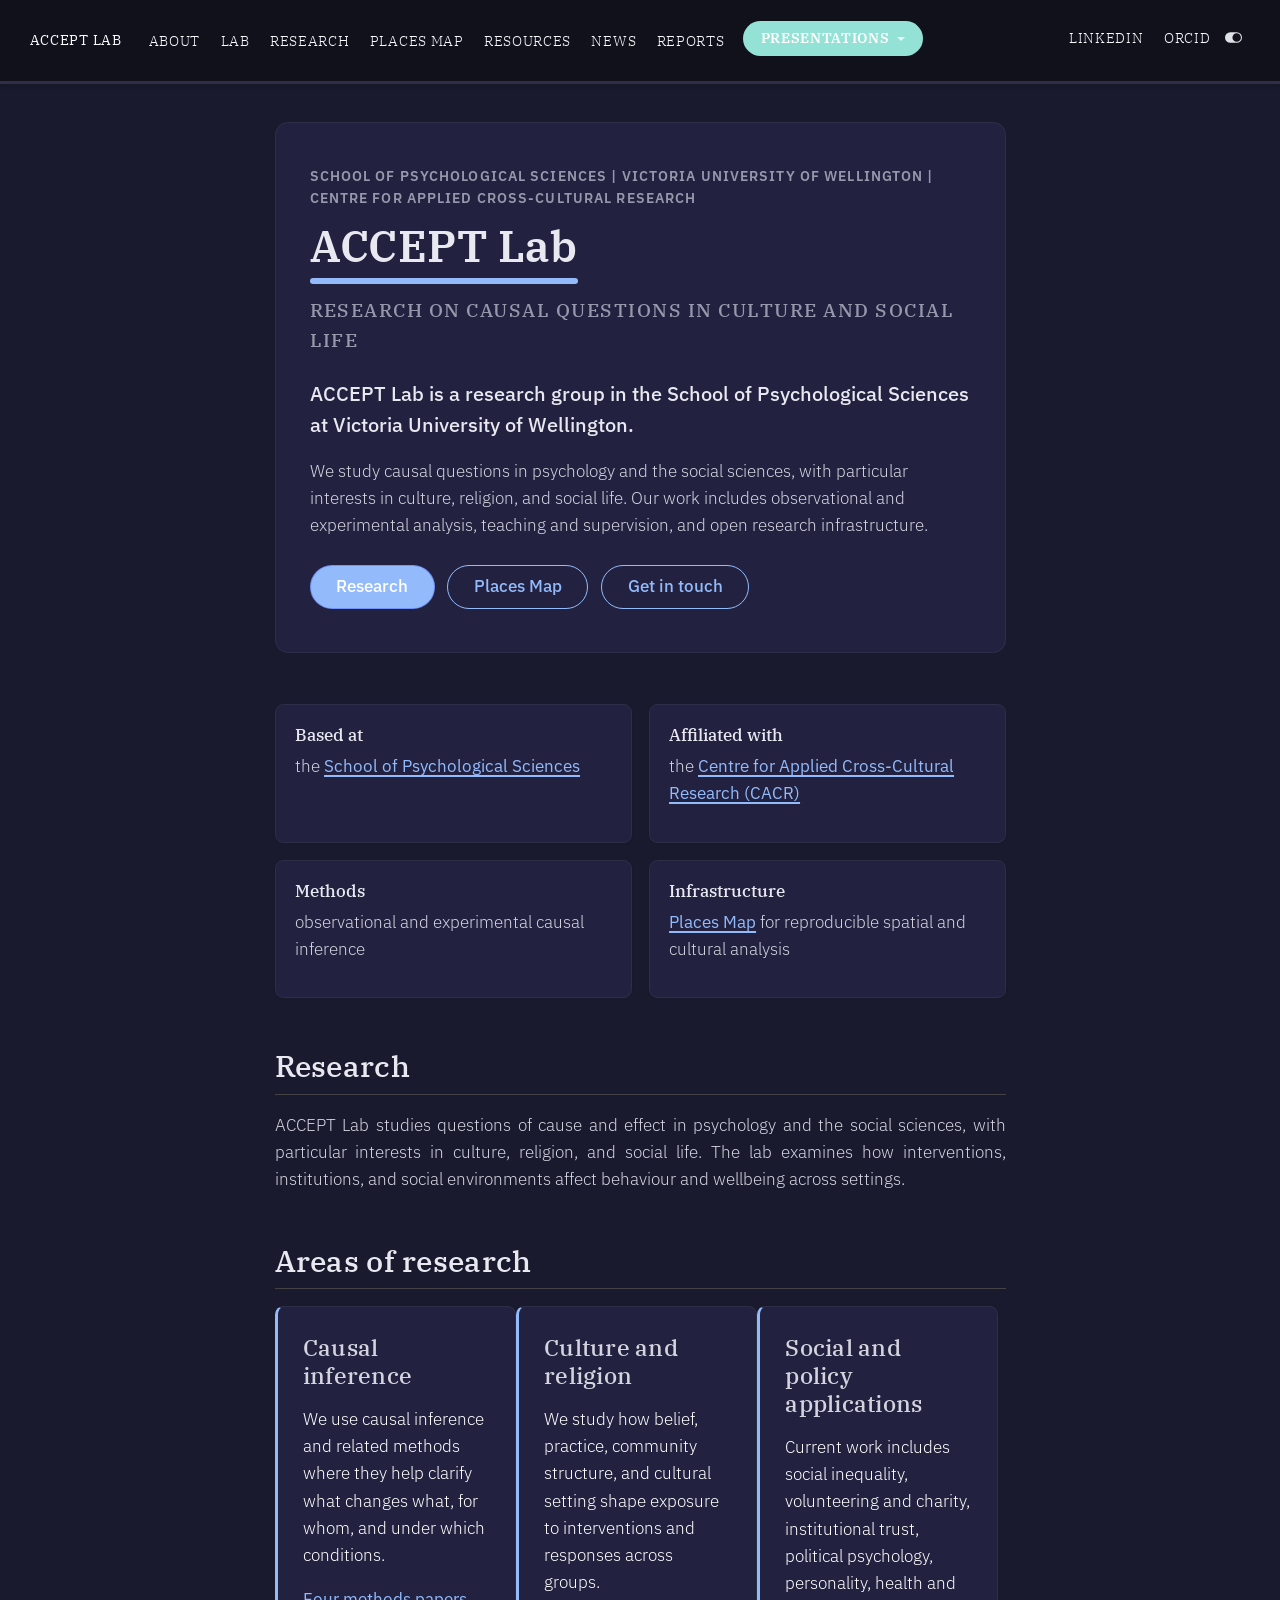
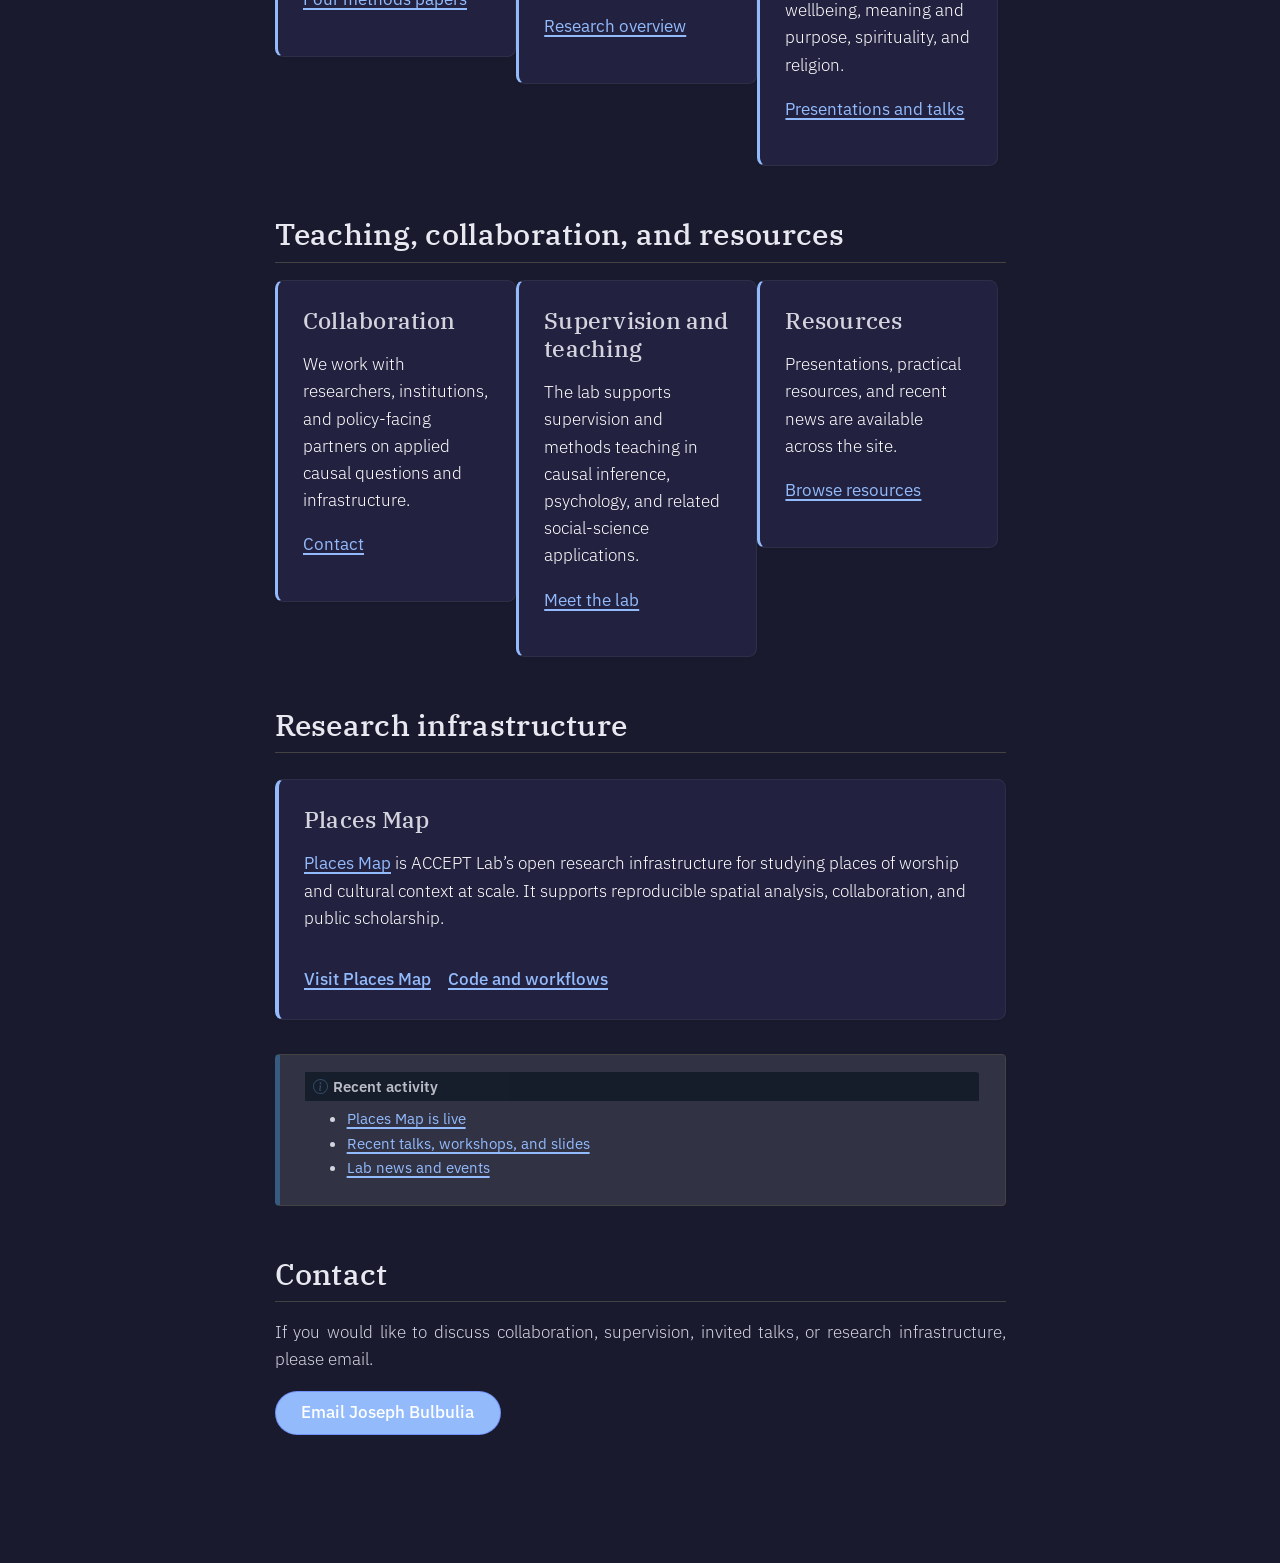
==== commit 5e0351fd: "landing again" ====
--- a/docs/index.html
+++ b/docs/index.html
@@ -122,19 +122,19 @@
 
 <link rel="stylesheet" href="styles.css">
 <meta property="og:title" content="ACCEPT Lab">
-<meta property="og:description" content="Applied Causal and Cultural Evidence for Policy Targeting (ACCEPT), School of Psychological Sciences, Te Herenga Waka - Victoria University of Wellington">
+<meta property="og:description" content="Applied Causal and Cultural Evidence for Policy Targeting (ACCEPT), School of Psychological Sciences, Victoria University of Wellington">
 <meta property="og:image" content="https://go-bayes.github.io/accept/images/epic-lab-social.png">
 <meta property="og:site_name" content="ACCEPT Lab">
 <meta property="og:locale" content="en_US">
 <meta name="twitter:title" content="ACCEPT Lab">
-<meta name="twitter:description" content="Applied Causal and Cultural Evidence for Policy Targeting (ACCEPT), School of Psychological Sciences, Te Herenga Waka - Victoria University of Wellington">
+<meta name="twitter:description" content="Applied Causal and Cultural Evidence for Policy Targeting (ACCEPT), School of Psychological Sciences, Victoria University of Wellington">
 <meta name="twitter:image" content="https://go-bayes.github.io/accept/images/epic-lab-social.png">
 <meta name="twitter:creator" content="@prof_joe_">
 <meta name="twitter:site" content="@prof_joe_">
 <meta name="twitter:card" content="summary_large_image">
 </head>
 
-<body class="nav-fixed home quarto-dark"><script id="quarto-html-before-body" type="application/javascript">
+<body class="nav-fixed home fullcontent quarto-dark"><script id="quarto-html-before-body" type="application/javascript">
     const toggleBodyColorMode = (bsSheetEl) => {
       const mode = bsSheetEl.getAttribute("data-mode");
       const bodyEl = window.document.querySelector("body");
@@ -392,26 +392,7 @@
 <div id="quarto-content" class="quarto-container page-columns page-rows-contents page-layout-article page-navbar">
 <!-- sidebar -->
 <!-- margin-sidebar -->
-    <div id="quarto-margin-sidebar" class="sidebar margin-sidebar">
-        <nav id="TOC" role="doc-toc" class="toc-active">
-    <h2 id="toc-title">On this page</h2>
-   
-  <ul>
-  <li><a href="#why-causality" id="toc-why-causality" class="nav-link active" data-scroll-target="#why-causality">Why Causality?</a></li>
-  <li><a href="#why-culture" id="toc-why-culture" class="nav-link" data-scroll-target="#why-culture">Why Culture?</a></li>
-  <li><a href="#about-the-lab" id="toc-about-the-lab" class="nav-link" data-scroll-target="#about-the-lab">About the Lab</a></li>
-  <li><a href="#what-we-study" id="toc-what-we-study" class="nav-link" data-scroll-target="#what-we-study">What We Study</a>
-  <ul class="collapse">
-  <li><a href="#processes-and-mechanisms-in-social-life" id="toc-processes-and-mechanisms-in-social-life" class="nav-link" data-scroll-target="#processes-and-mechanisms-in-social-life">Processes and Mechanisms in Social Life</a></li>
-  <li><a href="#places-map-infrastructure" id="toc-places-map-infrastructure" class="nav-link" data-scroll-target="#places-map-infrastructure">Places Map Infrastructure</a></li>
-  <li><a href="#application-domains" id="toc-application-domains" class="nav-link" data-scroll-target="#application-domains">Application Domains</a></li>
-  </ul></li>
-  <li><a href="#recent-work" id="toc-recent-work" class="nav-link" data-scroll-target="#recent-work">Recent Work</a></li>
-  <li><a href="#explore-the-lab" id="toc-explore-the-lab" class="nav-link" data-scroll-target="#explore-the-lab">Explore the Lab</a></li>
-  <li><a href="#contact" id="toc-contact" class="nav-link" data-scroll-target="#contact">Contact</a></li>
-  </ul>
-</nav>
-    </div>
+    
 <!-- main -->
 <main class="content" id="quarto-document-content">
 
@@ -436,69 +417,122 @@
 
 
 <div class="hero">
+<p class="hero-kicker">
+School of Psychological Sciences | Victoria University of Wellington | Centre for Applied Cross-Cultural Research
+</p>
 <h1 class="hero-title">
 ACCEPT Lab
 </h1>
 <p class="hero-subtitle">
-Causal research for social questions that matter
+Research on causal questions in culture and social life
 </p>
-</div>
-<p>ACCEPT Lab is a research group within the <a href="https://www.wgtn.ac.nz/psyc">School of Psychological Sciences</a> at Te Herenga Waka - Victoria University of Wellington, and is affiliated with the <a href="https://www.wgtn.ac.nz/cacr">Centre for Applied Cross-Cultural Research (CACR)</a>.</p>
-<section id="why-causality" class="level2">
-<h2 class="anchored" data-anchor-id="why-causality">Why Causality?</h2>
-<p>Does participation in an after-school tutoring programme <em>cause</em> better marks? Simple observation might show participants have higher scores, but those students might also be more motivated or have more supportive families. Distinguishing intervention effects from background differences is the central challenge of evaluation. At ACCEPT Lab, we use causal inference and machine learning to estimate whether interventions work, for whom they work, and under which conditions. This work supports clearer decisions in psychological science and public policy.</p>
+<p class="hero-lede">
+ACCEPT Lab is a research group in the School of Psychological Sciences at Victoria University of Wellington.
+</p>
+<p class="hero-text">
+We study causal questions in psychology and the social sciences, with particular interests in culture, religion, and social life. Our work includes observational and experimental analysis, teaching and supervision, and open research infrastructure.
+</p>
+<div class="hero-actions">
+<p><a href="./research.html" class="btn btn-primary">Research</a> <a href="https://www.placesmap.org/" class="btn btn-secondary">Places Map</a> <a href="mailto:joseph.bulbulia@vuw.ac.nz" class="btn btn-secondary">Get in touch</a></p>
+</div>
+</div>
+<div class="home-proof-grid">
+<div class="home-proof-item">
+<p><strong>Based at</strong> the <a href="https://www.wgtn.ac.nz/psyc">School of Psychological Sciences</a></p>
+</div>
+<div class="home-proof-item">
+<p><strong>Affiliated with</strong> the <a href="https://www.wgtn.ac.nz/cacr">Centre for Applied Cross-Cultural Research (CACR)</a></p>
+</div>
+<div class="home-proof-item">
+<p><strong>Methods</strong> observational and experimental causal inference</p>
+</div>
+<div class="home-proof-item">
+<p><strong>Infrastructure</strong> <a href="https://www.placesmap.org/">Places Map</a> for reproducible spatial and cultural analysis</p>
+</div>
+</div>
+<section id="research" class="level2">
+<h2 class="anchored" data-anchor-id="research">Research</h2>
+<p>ACCEPT Lab studies questions of cause and effect in psychology and the social sciences, with particular interests in culture, religion, and social life. The lab examines how interventions, institutions, and social environments affect behaviour and wellbeing across settings.</p>
 </section>
-<section id="why-culture" class="level2">
-<h2 class="anchored" data-anchor-id="why-culture">Why Culture?</h2>
-<p>Policy effects vary across cultural settings. Religious identity, belief, practice, and community structure can change both exposure to interventions and responses to them. Studying variation in religion is therefore essential for external validity and responsible inference. ACCEPT Lab combines causal methods with cross-cultural evidence to explain when findings travel across groups and when they do not.</p>
+<section id="areas-of-research" class="level2">
+<h2 class="anchored" data-anchor-id="areas-of-research">Areas of research</h2>
+<div class="columns">
+<div class="column" style="width:33%;">
+<section id="causal-inference" class="level3 card home-card">
+<h3 class="anchored" data-anchor-id="causal-inference">Causal inference</h3>
+<p>We use causal inference and related methods where they help clarify what changes what, for whom, and under which conditions.</p>
+<p><a href="./resources.html#start-here-methods-in-causal-inference-series">Four methods papers</a></p>
 </section>
-<section id="about-the-lab" class="level2">
-<h2 class="anchored" data-anchor-id="about-the-lab">About the Lab</h2>
-<p>ACCEPT Lab studies causal questions in psychology and the social sciences, with a particular interest in culture, religion, and social life.</p>
-<p>We use observational and experimental data to examine how interventions, institutions, and social environments shape behaviour and wellbeing. Our work also includes teaching and supervision in causal inference.</p>
+</div><div class="column" style="width:33%;">
+<section id="culture-and-religion" class="level3 card home-card">
+<h3 class="anchored" data-anchor-id="culture-and-religion">Culture and religion</h3>
+<p>We study how belief, practice, community structure, and cultural setting shape exposure to interventions and responses across groups.</p>
+<p><a href="./research.html">Research overview</a></p>
 </section>
-<section id="what-we-study" class="level2">
-<h2 class="anchored" data-anchor-id="what-we-study">What We Study</h2>
-<section id="processes-and-mechanisms-in-social-life" class="level3">
-<h3 class="anchored" data-anchor-id="processes-and-mechanisms-in-social-life">Processes and Mechanisms in Social Life</h3>
-<p>We study the social and psychological processes that shape collective life: the formation and erosion of trust, including institutional trust; the conditions under which people volunteer; the ways personality, institutions, and social inequality shape wellbeing and behaviour; and the role of meaning and religion in organising behaviour across communities and over time.</p>
-<p>When those problems require causal explanation, we use observational and longitudinal causal inference to ask what changes what, for whom, and under what conditions. ACCEPT Lab has been part of an early generation of laboratories bringing these tools into psychological and social science, using approaches such as doubly robust estimation, heterogeneous treatment effect analysis, and longitudinal intervention models where they materially improve inference.</p>
+</div><div class="column" style="width:33%;">
+<section id="social-and-policy-applications" class="level3 card home-card">
+<h3 class="anchored" data-anchor-id="social-and-policy-applications">Social and policy applications</h3>
+<p>Current work includes social inequality, volunteering and charity, institutional trust, political psychology, personality, health and wellbeing, meaning and purpose, spirituality, and religion.</p>
+<p><a href="./presentations.html">Presentations and talks</a></p>
 </section>
-<section id="places-map-infrastructure" class="level3">
-<h3 class="anchored" data-anchor-id="places-map-infrastructure">Places Map Infrastructure</h3>
-<p>We maintain <a href="https://www.placesmap.org/">Places Map</a>, an open research infrastructure for studying places of worship and cultural context at scale. The project supports reproducible spatial analysis, new collaborations, and public scholarship. Code and data workflows are maintained in the <a href="https://github.com/go-bayes/places-of-worship">places-of-worship repository</a>.</p>
+</div>
+</div>
 </section>
-<section id="application-domains" class="level3">
-<h3 class="anchored" data-anchor-id="application-domains">Application Domains</h3>
-<p>Our current work includes social inequality, volunteering and charity, institutional trust, political psychology, personality, health and wellbeing, meaning and purpose, spirituality, and religion.</p>
+<section id="teaching-collaboration-and-resources" class="level2">
+<h2 class="anchored" data-anchor-id="teaching-collaboration-and-resources">Teaching, collaboration, and resources</h2>
+<div class="columns">
+<div class="column" style="width:33%;">
+<section id="collaboration" class="level3 card home-card">
+<h3 class="anchored" data-anchor-id="collaboration">Collaboration</h3>
+<p>We work with researchers, institutions, and policy-facing partners on applied causal questions and infrastructure.</p>
+<p><a href="mailto:joseph.bulbulia@vuw.ac.nz">Contact</a></p>
 </section>
+</div><div class="column" style="width:33%;">
+<section id="supervision-and-teaching" class="level3 card home-card">
+<h3 class="anchored" data-anchor-id="supervision-and-teaching">Supervision and teaching</h3>
+<p>The lab supports supervision and methods teaching in causal inference, psychology, and related social-science applications.</p>
+<p><a href="./team.html">Meet the lab</a></p>
 </section>
-<section id="recent-work" class="level2">
-<h2 class="anchored" data-anchor-id="recent-work">Recent Work</h2>
-<p>Visit our <a href="./presentations.html">Presentations</a> section to explore recent research talks and workshops.</p>
+</div><div class="column" style="width:33%;">
+<section id="resources" class="level3 card home-card">
+<h3 class="anchored" data-anchor-id="resources">Resources</h3>
+<p>Presentations, practical resources, and recent news are available across the site.</p>
+<p><a href="./resources.html">Browse resources</a></p>
 </section>
-<section id="explore-the-lab" class="level2">
-<h2 class="anchored" data-anchor-id="explore-the-lab">Explore the Lab</h2>
-<p>Visit our <a href="./about.html">about</a> page for methods, current projects, and contact details.</p>
+</div>
+</div>
 </section>
-<section id="contact" class="level2">
-<h2 class="anchored" data-anchor-id="contact">Contact</h2>
-<p>If you would like to ask about the lab’s work, please email.</p>
-<p><a href="mailto:joseph.bulbulia@vuw.ac.nz" class="btn btn-primary">Email: joseph.bulbulia@vuw.ac.nz</a></p>
-<hr>
+<section id="research-infrastructure" class="level2">
+<h2 class="anchored" data-anchor-id="research-infrastructure">Research infrastructure</h2>
+<section id="places-map" class="level3 card feature-card">
+<h3 class="anchored" data-anchor-id="places-map">Places Map</h3>
+<p><a href="https://www.placesmap.org/">Places Map</a> is ACCEPT Lab’s open research infrastructure for studying places of worship and cultural context at scale. It supports reproducible spatial analysis, collaboration, and public scholarship.</p>
+<div class="feature-links">
+<p><a href="https://www.placesmap.org/">Visit Places Map</a> <a href="https://github.com/go-bayes/places-of-worship">Code and workflows</a></p>
+</div>
+</section>
 <div class="callout callout-style-default callout-note callout-titled">
 <div class="callout-header d-flex align-content-center">
 <div class="callout-icon-container">
 <i class="callout-icon"></i>
 </div>
 <div class="callout-title-container flex-fill">
-<span class="screen-reader-only">Note</span>Updates
+<span class="screen-reader-only">Note</span>Recent activity
 </div>
 </div>
 <div class="callout-body-container callout-body">
-<p>Stay updated with our latest research, publications, and events in the <a href="./news.html">news</a> section.</p>
-</div>
-</div>
+<ul>
+<li><a href="./news.html#places-map-is-live">Places Map is live</a></li>
+<li><a href="./presentations.html">Recent talks, workshops, and slides</a></li>
+<li><a href="./news.html">Lab news and events</a></li>
+</ul>
+</div>
+</div>
+</section>
+<section id="contact" class="level2">
+<h2 class="anchored" data-anchor-id="contact">Contact</h2>
+<p>If you would like to discuss collaboration, supervision, invited talks, or research infrastructure, please email.</p>
+<p><a href="mailto:joseph.bulbulia@vuw.ac.nz" class="btn btn-primary">Email Joseph Bulbulia</a></p>
 
 
 <!-- -->
@@ -980,65 +1014,134 @@
 <div class="code-copy-outer-scaffold"><div class="sourceCode" id="cb1" data-shortcodes="false"><pre class="sourceCode markdown code-with-copy"><code class="sourceCode markdown"><span id="cb1-1"><a href="#cb1-1" aria-hidden="true" tabindex="-1"></a><span class="co">---</span></span>
 <span id="cb1-2"><a href="#cb1-2" aria-hidden="true" tabindex="-1"></a><span class="an">title:</span><span class="co"> "ACCEPT Lab"</span></span>
 <span id="cb1-3"><a href="#cb1-3" aria-hidden="true" tabindex="-1"></a><span class="an">body-classes:</span><span class="co"> home</span></span>
-<span id="cb1-4"><a href="#cb1-4" aria-hidden="true" tabindex="-1"></a><span class="co">---</span></span>
-<span id="cb1-5"><a href="#cb1-5" aria-hidden="true" tabindex="-1"></a></span>
-<span id="cb1-6"><a href="#cb1-6" aria-hidden="true" tabindex="-1"></a>::: {.hero}</span>
-<span id="cb1-7"><a href="#cb1-7" aria-hidden="true" tabindex="-1"></a><span class="dt">&lt;</span><span class="kw">h1</span><span class="ot"> class</span><span class="op">=</span><span class="st">"hero-title"</span><span class="dt">&gt;</span>ACCEPT Lab<span class="dt">&lt;/</span><span class="kw">h1</span><span class="dt">&gt;</span></span>
-<span id="cb1-8"><a href="#cb1-8" aria-hidden="true" tabindex="-1"></a><span class="dt">&lt;</span><span class="kw">p</span><span class="ot"> class</span><span class="op">=</span><span class="st">"hero-subtitle"</span><span class="dt">&gt;</span>Causal research for social questions that matter<span class="dt">&lt;/</span><span class="kw">p</span><span class="dt">&gt;</span></span>
-<span id="cb1-9"><a href="#cb1-9" aria-hidden="true" tabindex="-1"></a>:::</span>
-<span id="cb1-10"><a href="#cb1-10" aria-hidden="true" tabindex="-1"></a></span>
-<span id="cb1-11"><a href="#cb1-11" aria-hidden="true" tabindex="-1"></a>ACCEPT Lab is a research group within the <span class="co">[</span><span class="ot">School of Psychological Sciences</span><span class="co">](https://www.wgtn.ac.nz/psyc)</span> at Te Herenga Waka - Victoria University of Wellington, and is affiliated with the <span class="co">[</span><span class="ot">Centre for Applied Cross-Cultural Research (CACR)</span><span class="co">](https://www.wgtn.ac.nz/cacr)</span>.</span>
-<span id="cb1-12"><a href="#cb1-12" aria-hidden="true" tabindex="-1"></a></span>
-<span id="cb1-13"><a href="#cb1-13" aria-hidden="true" tabindex="-1"></a><span class="fu">## Why Causality?</span></span>
-<span id="cb1-14"><a href="#cb1-14" aria-hidden="true" tabindex="-1"></a></span>
-<span id="cb1-15"><a href="#cb1-15" aria-hidden="true" tabindex="-1"></a>Does participation in an after-school tutoring programme *cause* better marks? Simple observation might show participants have higher scores, but those students might also be more motivated or have more supportive families. Distinguishing intervention effects from background differences is the central challenge of evaluation. At ACCEPT Lab, we use causal inference and machine learning to estimate whether interventions work, for whom they work, and under which conditions. This work supports clearer decisions in psychological science and public policy.</span>
-<span id="cb1-16"><a href="#cb1-16" aria-hidden="true" tabindex="-1"></a></span>
-<span id="cb1-17"><a href="#cb1-17" aria-hidden="true" tabindex="-1"></a><span class="fu">## Why Culture?</span></span>
-<span id="cb1-18"><a href="#cb1-18" aria-hidden="true" tabindex="-1"></a></span>
-<span id="cb1-19"><a href="#cb1-19" aria-hidden="true" tabindex="-1"></a>Policy effects vary across cultural settings. Religious identity, belief, practice, and community structure can change both exposure to interventions and responses to them. Studying variation in religion is therefore essential for external validity and responsible inference. ACCEPT Lab combines causal methods with cross-cultural evidence to explain when findings travel across groups and when they do not.</span>
-<span id="cb1-20"><a href="#cb1-20" aria-hidden="true" tabindex="-1"></a></span>
-<span id="cb1-21"><a href="#cb1-21" aria-hidden="true" tabindex="-1"></a><span class="fu">## About the Lab</span></span>
-<span id="cb1-22"><a href="#cb1-22" aria-hidden="true" tabindex="-1"></a></span>
-<span id="cb1-23"><a href="#cb1-23" aria-hidden="true" tabindex="-1"></a>ACCEPT Lab studies causal questions in psychology and the social sciences, with a particular interest in culture, religion, and social life.</span>
-<span id="cb1-24"><a href="#cb1-24" aria-hidden="true" tabindex="-1"></a></span>
-<span id="cb1-25"><a href="#cb1-25" aria-hidden="true" tabindex="-1"></a>We use observational and experimental data to examine how interventions, institutions, and social environments shape behaviour and wellbeing. Our work also includes teaching and supervision in causal inference.</span>
-<span id="cb1-26"><a href="#cb1-26" aria-hidden="true" tabindex="-1"></a></span>
-<span id="cb1-27"><a href="#cb1-27" aria-hidden="true" tabindex="-1"></a><span class="fu">## What We Study</span></span>
-<span id="cb1-28"><a href="#cb1-28" aria-hidden="true" tabindex="-1"></a></span>
-<span id="cb1-29"><a href="#cb1-29" aria-hidden="true" tabindex="-1"></a><span class="fu">### Processes and Mechanisms in Social Life</span></span>
-<span id="cb1-30"><a href="#cb1-30" aria-hidden="true" tabindex="-1"></a></span>
-<span id="cb1-31"><a href="#cb1-31" aria-hidden="true" tabindex="-1"></a>We study the social and psychological processes that shape collective life: the formation and erosion of trust, including institutional trust; the conditions under which people volunteer; the ways personality, institutions, and social inequality shape wellbeing and behaviour; and the role of meaning and religion in organising behaviour across communities and over time.</span>
-<span id="cb1-32"><a href="#cb1-32" aria-hidden="true" tabindex="-1"></a></span>
-<span id="cb1-33"><a href="#cb1-33" aria-hidden="true" tabindex="-1"></a>When those problems require causal explanation, we use observational and longitudinal causal inference to ask what changes what, for whom, and under what conditions. ACCEPT Lab has been part of an early generation of laboratories bringing these tools into psychological and social science, using approaches such as doubly robust estimation, heterogeneous treatment effect analysis, and longitudinal intervention models where they materially improve inference.</span>
+<span id="cb1-4"><a href="#cb1-4" aria-hidden="true" tabindex="-1"></a><span class="an">toc:</span><span class="co"> false</span></span>
+<span id="cb1-5"><a href="#cb1-5" aria-hidden="true" tabindex="-1"></a><span class="co">---</span></span>
+<span id="cb1-6"><a href="#cb1-6" aria-hidden="true" tabindex="-1"></a></span>
+<span id="cb1-7"><a href="#cb1-7" aria-hidden="true" tabindex="-1"></a>::: {.hero}</span>
+<span id="cb1-8"><a href="#cb1-8" aria-hidden="true" tabindex="-1"></a><span class="dt">&lt;</span><span class="kw">p</span><span class="ot"> class</span><span class="op">=</span><span class="st">"hero-kicker"</span><span class="dt">&gt;</span>School of Psychological Sciences | Victoria University of Wellington | Centre for Applied Cross-Cultural Research<span class="dt">&lt;/</span><span class="kw">p</span><span class="dt">&gt;</span></span>
+<span id="cb1-9"><a href="#cb1-9" aria-hidden="true" tabindex="-1"></a><span class="dt">&lt;</span><span class="kw">h1</span><span class="ot"> class</span><span class="op">=</span><span class="st">"hero-title"</span><span class="dt">&gt;</span>ACCEPT Lab<span class="dt">&lt;/</span><span class="kw">h1</span><span class="dt">&gt;</span></span>
+<span id="cb1-10"><a href="#cb1-10" aria-hidden="true" tabindex="-1"></a><span class="dt">&lt;</span><span class="kw">p</span><span class="ot"> class</span><span class="op">=</span><span class="st">"hero-subtitle"</span><span class="dt">&gt;</span>Research on causal questions in culture and social life<span class="dt">&lt;/</span><span class="kw">p</span><span class="dt">&gt;</span></span>
+<span id="cb1-11"><a href="#cb1-11" aria-hidden="true" tabindex="-1"></a><span class="dt">&lt;</span><span class="kw">p</span><span class="ot"> class</span><span class="op">=</span><span class="st">"hero-lede"</span><span class="dt">&gt;</span>ACCEPT Lab is a research group in the School of Psychological Sciences at Victoria University of Wellington.<span class="dt">&lt;/</span><span class="kw">p</span><span class="dt">&gt;</span></span>
+<span id="cb1-12"><a href="#cb1-12" aria-hidden="true" tabindex="-1"></a><span class="dt">&lt;</span><span class="kw">p</span><span class="ot"> class</span><span class="op">=</span><span class="st">"hero-text"</span><span class="dt">&gt;</span>We study causal questions in psychology and the social sciences, with particular interests in culture, religion, and social life. Our work includes observational and experimental analysis, teaching and supervision, and open research infrastructure.<span class="dt">&lt;/</span><span class="kw">p</span><span class="dt">&gt;</span></span>
+<span id="cb1-13"><a href="#cb1-13" aria-hidden="true" tabindex="-1"></a><span class="dt">&lt;</span><span class="kw">div</span><span class="ot"> class</span><span class="op">=</span><span class="st">"hero-actions"</span><span class="dt">&gt;</span></span>
+<span id="cb1-14"><a href="#cb1-14" aria-hidden="true" tabindex="-1"></a><span class="dt">&lt;</span><span class="kw">a</span><span class="ot"> href</span><span class="op">=</span><span class="st">"research.qmd"</span><span class="ot"> class</span><span class="op">=</span><span class="st">"btn btn-primary"</span><span class="dt">&gt;</span>Research<span class="dt">&lt;/</span><span class="kw">a</span><span class="dt">&gt;</span></span>
+<span id="cb1-15"><a href="#cb1-15" aria-hidden="true" tabindex="-1"></a><span class="dt">&lt;</span><span class="kw">a</span><span class="ot"> href</span><span class="op">=</span><span class="st">"https://www.placesmap.org/"</span><span class="ot"> class</span><span class="op">=</span><span class="st">"btn btn-secondary"</span><span class="dt">&gt;</span>Places Map<span class="dt">&lt;/</span><span class="kw">a</span><span class="dt">&gt;</span></span>
+<span id="cb1-16"><a href="#cb1-16" aria-hidden="true" tabindex="-1"></a><span class="dt">&lt;</span><span class="kw">a</span><span class="ot"> href</span><span class="op">=</span><span class="st">"mailto:joseph.bulbulia@vuw.ac.nz"</span><span class="ot"> class</span><span class="op">=</span><span class="st">"btn btn-secondary"</span><span class="dt">&gt;</span>Get in touch<span class="dt">&lt;/</span><span class="kw">a</span><span class="dt">&gt;</span></span>
+<span id="cb1-17"><a href="#cb1-17" aria-hidden="true" tabindex="-1"></a><span class="dt">&lt;/</span><span class="kw">div</span><span class="dt">&gt;</span></span>
+<span id="cb1-18"><a href="#cb1-18" aria-hidden="true" tabindex="-1"></a>:::</span>
+<span id="cb1-19"><a href="#cb1-19" aria-hidden="true" tabindex="-1"></a></span>
+<span id="cb1-20"><a href="#cb1-20" aria-hidden="true" tabindex="-1"></a>::: {.home-proof-grid}</span>
+<span id="cb1-21"><a href="#cb1-21" aria-hidden="true" tabindex="-1"></a>::: {.home-proof-item}</span>
+<span id="cb1-22"><a href="#cb1-22" aria-hidden="true" tabindex="-1"></a>**Based at** the <span class="co">[</span><span class="ot">School of Psychological Sciences</span><span class="co">](https://www.wgtn.ac.nz/psyc)</span></span>
+<span id="cb1-23"><a href="#cb1-23" aria-hidden="true" tabindex="-1"></a>:::</span>
+<span id="cb1-24"><a href="#cb1-24" aria-hidden="true" tabindex="-1"></a>::: {.home-proof-item}</span>
+<span id="cb1-25"><a href="#cb1-25" aria-hidden="true" tabindex="-1"></a>**Affiliated with** the <span class="co">[</span><span class="ot">Centre for Applied Cross-Cultural Research (CACR)</span><span class="co">](https://www.wgtn.ac.nz/cacr)</span></span>
+<span id="cb1-26"><a href="#cb1-26" aria-hidden="true" tabindex="-1"></a>:::</span>
+<span id="cb1-27"><a href="#cb1-27" aria-hidden="true" tabindex="-1"></a>::: {.home-proof-item}</span>
+<span id="cb1-28"><a href="#cb1-28" aria-hidden="true" tabindex="-1"></a>**Methods** observational and experimental causal inference</span>
+<span id="cb1-29"><a href="#cb1-29" aria-hidden="true" tabindex="-1"></a>:::</span>
+<span id="cb1-30"><a href="#cb1-30" aria-hidden="true" tabindex="-1"></a>::: {.home-proof-item}</span>
+<span id="cb1-31"><a href="#cb1-31" aria-hidden="true" tabindex="-1"></a>**Infrastructure** <span class="co">[</span><span class="ot">Places Map</span><span class="co">](https://www.placesmap.org/)</span> for reproducible spatial and cultural analysis</span>
+<span id="cb1-32"><a href="#cb1-32" aria-hidden="true" tabindex="-1"></a>:::</span>
+<span id="cb1-33"><a href="#cb1-33" aria-hidden="true" tabindex="-1"></a>:::</span>
 <span id="cb1-34"><a href="#cb1-34" aria-hidden="true" tabindex="-1"></a></span>
-<span id="cb1-35"><a href="#cb1-35" aria-hidden="true" tabindex="-1"></a><span class="fu">### Places Map Infrastructure</span></span>
+<span id="cb1-35"><a href="#cb1-35" aria-hidden="true" tabindex="-1"></a><span class="fu">## Research</span></span>
 <span id="cb1-36"><a href="#cb1-36" aria-hidden="true" tabindex="-1"></a></span>
-<span id="cb1-37"><a href="#cb1-37" aria-hidden="true" tabindex="-1"></a>We maintain <span class="co">[</span><span class="ot">Places Map</span><span class="co">](https://www.placesmap.org/)</span>, an open research infrastructure for studying places of worship and cultural context at scale. The project supports reproducible spatial analysis, new collaborations, and public scholarship. Code and data workflows are maintained in the <span class="co">[</span><span class="ot">places-of-worship repository</span><span class="co">](https://github.com/go-bayes/places-of-worship)</span>.</span>
+<span id="cb1-37"><a href="#cb1-37" aria-hidden="true" tabindex="-1"></a>ACCEPT Lab studies questions of cause and effect in psychology and the social sciences, with particular interests in culture, religion, and social life. The lab examines how interventions, institutions, and social environments affect behaviour and wellbeing across settings.</span>
 <span id="cb1-38"><a href="#cb1-38" aria-hidden="true" tabindex="-1"></a></span>
-<span id="cb1-39"><a href="#cb1-39" aria-hidden="true" tabindex="-1"></a><span class="fu">### Application Domains</span></span>
+<span id="cb1-39"><a href="#cb1-39" aria-hidden="true" tabindex="-1"></a><span class="fu">## Areas of research</span></span>
 <span id="cb1-40"><a href="#cb1-40" aria-hidden="true" tabindex="-1"></a></span>
-<span id="cb1-41"><a href="#cb1-41" aria-hidden="true" tabindex="-1"></a>Our current work includes social inequality, volunteering and charity, institutional trust, political psychology, personality, health and wellbeing, meaning and purpose, spirituality, and religion.</span>
-<span id="cb1-42"><a href="#cb1-42" aria-hidden="true" tabindex="-1"></a></span>
-<span id="cb1-43"><a href="#cb1-43" aria-hidden="true" tabindex="-1"></a><span class="fu">## Recent Work</span></span>
-<span id="cb1-44"><a href="#cb1-44" aria-hidden="true" tabindex="-1"></a></span>
-<span id="cb1-45"><a href="#cb1-45" aria-hidden="true" tabindex="-1"></a>Visit our <span class="co">[</span><span class="ot">Presentations</span><span class="co">](presentations.qmd)</span> section to explore recent research talks and workshops.</span>
-<span id="cb1-46"><a href="#cb1-46" aria-hidden="true" tabindex="-1"></a></span>
-<span id="cb1-47"><a href="#cb1-47" aria-hidden="true" tabindex="-1"></a><span class="fu">## Explore the Lab</span></span>
-<span id="cb1-48"><a href="#cb1-48" aria-hidden="true" tabindex="-1"></a></span>
-<span id="cb1-49"><a href="#cb1-49" aria-hidden="true" tabindex="-1"></a>Visit our <span class="co">[</span><span class="ot">about</span><span class="co">](about.qmd)</span> page for methods, current projects, and contact details.</span>
-<span id="cb1-50"><a href="#cb1-50" aria-hidden="true" tabindex="-1"></a></span>
-<span id="cb1-51"><a href="#cb1-51" aria-hidden="true" tabindex="-1"></a><span class="fu">## Contact</span></span>
-<span id="cb1-52"><a href="#cb1-52" aria-hidden="true" tabindex="-1"></a></span>
-<span id="cb1-53"><a href="#cb1-53" aria-hidden="true" tabindex="-1"></a>If you would like to ask about the lab's work, please email.</span>
-<span id="cb1-54"><a href="#cb1-54" aria-hidden="true" tabindex="-1"></a></span>
-<span id="cb1-55"><a href="#cb1-55" aria-hidden="true" tabindex="-1"></a><span class="co">[</span><span class="ot">Email: joseph.bulbulia@vuw.ac.nz</span><span class="co">](mailto:joseph.bulbulia@vuw.ac.nz)</span>{.btn .btn-primary}</span>
-<span id="cb1-56"><a href="#cb1-56" aria-hidden="true" tabindex="-1"></a></span>
-<span id="cb1-57"><a href="#cb1-57" aria-hidden="true" tabindex="-1"></a>---</span>
-<span id="cb1-58"><a href="#cb1-58" aria-hidden="true" tabindex="-1"></a></span>
-<span id="cb1-59"><a href="#cb1-59" aria-hidden="true" tabindex="-1"></a>::: {.callout-note}</span>
-<span id="cb1-60"><a href="#cb1-60" aria-hidden="true" tabindex="-1"></a><span class="fu">## Updates</span></span>
-<span id="cb1-61"><a href="#cb1-61" aria-hidden="true" tabindex="-1"></a>Stay updated with our latest research, publications, and events in the <span class="co">[</span><span class="ot">news</span><span class="co">](news.qmd)</span> section.</span>
-<span id="cb1-62"><a href="#cb1-62" aria-hidden="true" tabindex="-1"></a>:::</span></code></pre></div><button title="Copy to Clipboard" class="code-copy-button" data-in-quarto-modal=""><i class="bi"></i></button></div>
+<span id="cb1-41"><a href="#cb1-41" aria-hidden="true" tabindex="-1"></a>:::: {.columns}</span>
+<span id="cb1-42"><a href="#cb1-42" aria-hidden="true" tabindex="-1"></a>::: {.column width="33%"}</span>
+<span id="cb1-43"><a href="#cb1-43" aria-hidden="true" tabindex="-1"></a>::: {.card .home-card}</span>
+<span id="cb1-44"><a href="#cb1-44" aria-hidden="true" tabindex="-1"></a><span class="fu">### Causal inference</span></span>
+<span id="cb1-45"><a href="#cb1-45" aria-hidden="true" tabindex="-1"></a></span>
+<span id="cb1-46"><a href="#cb1-46" aria-hidden="true" tabindex="-1"></a>We use causal inference and related methods where they help clarify what changes what, for whom, and under which conditions.</span>
+<span id="cb1-47"><a href="#cb1-47" aria-hidden="true" tabindex="-1"></a></span>
+<span id="cb1-48"><a href="#cb1-48" aria-hidden="true" tabindex="-1"></a><span class="co">[</span><span class="ot">Four methods papers</span><span class="co">](resources.qmd#start-here-methods-in-causal-inference-series)</span></span>
+<span id="cb1-49"><a href="#cb1-49" aria-hidden="true" tabindex="-1"></a>:::</span>
+<span id="cb1-50"><a href="#cb1-50" aria-hidden="true" tabindex="-1"></a>:::</span>
+<span id="cb1-51"><a href="#cb1-51" aria-hidden="true" tabindex="-1"></a></span>
+<span id="cb1-52"><a href="#cb1-52" aria-hidden="true" tabindex="-1"></a>::: {.column width="33%"}</span>
+<span id="cb1-53"><a href="#cb1-53" aria-hidden="true" tabindex="-1"></a>::: {.card .home-card}</span>
+<span id="cb1-54"><a href="#cb1-54" aria-hidden="true" tabindex="-1"></a><span class="fu">### Culture and religion</span></span>
+<span id="cb1-55"><a href="#cb1-55" aria-hidden="true" tabindex="-1"></a></span>
+<span id="cb1-56"><a href="#cb1-56" aria-hidden="true" tabindex="-1"></a>We study how belief, practice, community structure, and cultural setting shape exposure to interventions and responses across groups.</span>
+<span id="cb1-57"><a href="#cb1-57" aria-hidden="true" tabindex="-1"></a></span>
+<span id="cb1-58"><a href="#cb1-58" aria-hidden="true" tabindex="-1"></a><span class="co">[</span><span class="ot">Research overview</span><span class="co">](research.qmd)</span></span>
+<span id="cb1-59"><a href="#cb1-59" aria-hidden="true" tabindex="-1"></a>:::</span>
+<span id="cb1-60"><a href="#cb1-60" aria-hidden="true" tabindex="-1"></a>:::</span>
+<span id="cb1-61"><a href="#cb1-61" aria-hidden="true" tabindex="-1"></a></span>
+<span id="cb1-62"><a href="#cb1-62" aria-hidden="true" tabindex="-1"></a>::: {.column width="33%"}</span>
+<span id="cb1-63"><a href="#cb1-63" aria-hidden="true" tabindex="-1"></a>::: {.card .home-card}</span>
+<span id="cb1-64"><a href="#cb1-64" aria-hidden="true" tabindex="-1"></a><span class="fu">### Social and policy applications</span></span>
+<span id="cb1-65"><a href="#cb1-65" aria-hidden="true" tabindex="-1"></a></span>
+<span id="cb1-66"><a href="#cb1-66" aria-hidden="true" tabindex="-1"></a>Current work includes social inequality, volunteering and charity, institutional trust, political psychology, personality, health and wellbeing, meaning and purpose, spirituality, and religion.</span>
+<span id="cb1-67"><a href="#cb1-67" aria-hidden="true" tabindex="-1"></a></span>
+<span id="cb1-68"><a href="#cb1-68" aria-hidden="true" tabindex="-1"></a><span class="co">[</span><span class="ot">Presentations and talks</span><span class="co">](presentations.qmd)</span></span>
+<span id="cb1-69"><a href="#cb1-69" aria-hidden="true" tabindex="-1"></a>:::</span>
+<span id="cb1-70"><a href="#cb1-70" aria-hidden="true" tabindex="-1"></a>:::</span>
+<span id="cb1-71"><a href="#cb1-71" aria-hidden="true" tabindex="-1"></a>::::</span>
+<span id="cb1-72"><a href="#cb1-72" aria-hidden="true" tabindex="-1"></a></span>
+<span id="cb1-73"><a href="#cb1-73" aria-hidden="true" tabindex="-1"></a><span class="fu">## Teaching, collaboration, and resources</span></span>
+<span id="cb1-74"><a href="#cb1-74" aria-hidden="true" tabindex="-1"></a></span>
+<span id="cb1-75"><a href="#cb1-75" aria-hidden="true" tabindex="-1"></a>:::: {.columns}</span>
+<span id="cb1-76"><a href="#cb1-76" aria-hidden="true" tabindex="-1"></a>::: {.column width="33%"}</span>
+<span id="cb1-77"><a href="#cb1-77" aria-hidden="true" tabindex="-1"></a>::: {.card .home-card}</span>
+<span id="cb1-78"><a href="#cb1-78" aria-hidden="true" tabindex="-1"></a><span class="fu">### Collaboration</span></span>
+<span id="cb1-79"><a href="#cb1-79" aria-hidden="true" tabindex="-1"></a></span>
+<span id="cb1-80"><a href="#cb1-80" aria-hidden="true" tabindex="-1"></a>We work with researchers, institutions, and policy-facing partners on applied causal questions and infrastructure.</span>
+<span id="cb1-81"><a href="#cb1-81" aria-hidden="true" tabindex="-1"></a></span>
+<span id="cb1-82"><a href="#cb1-82" aria-hidden="true" tabindex="-1"></a><span class="co">[</span><span class="ot">Contact</span><span class="co">](mailto:joseph.bulbulia@vuw.ac.nz)</span></span>
+<span id="cb1-83"><a href="#cb1-83" aria-hidden="true" tabindex="-1"></a>:::</span>
+<span id="cb1-84"><a href="#cb1-84" aria-hidden="true" tabindex="-1"></a>:::</span>
+<span id="cb1-85"><a href="#cb1-85" aria-hidden="true" tabindex="-1"></a></span>
+<span id="cb1-86"><a href="#cb1-86" aria-hidden="true" tabindex="-1"></a>::: {.column width="33%"}</span>
+<span id="cb1-87"><a href="#cb1-87" aria-hidden="true" tabindex="-1"></a>::: {.card .home-card}</span>
+<span id="cb1-88"><a href="#cb1-88" aria-hidden="true" tabindex="-1"></a><span class="fu">### Supervision and teaching</span></span>
+<span id="cb1-89"><a href="#cb1-89" aria-hidden="true" tabindex="-1"></a></span>
+<span id="cb1-90"><a href="#cb1-90" aria-hidden="true" tabindex="-1"></a>The lab supports supervision and methods teaching in causal inference, psychology, and related social-science applications.</span>
+<span id="cb1-91"><a href="#cb1-91" aria-hidden="true" tabindex="-1"></a></span>
+<span id="cb1-92"><a href="#cb1-92" aria-hidden="true" tabindex="-1"></a><span class="co">[</span><span class="ot">Meet the lab</span><span class="co">](team.qmd)</span></span>
+<span id="cb1-93"><a href="#cb1-93" aria-hidden="true" tabindex="-1"></a>:::</span>
+<span id="cb1-94"><a href="#cb1-94" aria-hidden="true" tabindex="-1"></a>:::</span>
+<span id="cb1-95"><a href="#cb1-95" aria-hidden="true" tabindex="-1"></a></span>
+<span id="cb1-96"><a href="#cb1-96" aria-hidden="true" tabindex="-1"></a>::: {.column width="33%"}</span>
+<span id="cb1-97"><a href="#cb1-97" aria-hidden="true" tabindex="-1"></a>::: {.card .home-card}</span>
+<span id="cb1-98"><a href="#cb1-98" aria-hidden="true" tabindex="-1"></a><span class="fu">### Resources</span></span>
+<span id="cb1-99"><a href="#cb1-99" aria-hidden="true" tabindex="-1"></a></span>
+<span id="cb1-100"><a href="#cb1-100" aria-hidden="true" tabindex="-1"></a>Presentations, practical resources, and recent news are available across the site.</span>
+<span id="cb1-101"><a href="#cb1-101" aria-hidden="true" tabindex="-1"></a></span>
+<span id="cb1-102"><a href="#cb1-102" aria-hidden="true" tabindex="-1"></a><span class="co">[</span><span class="ot">Browse resources</span><span class="co">](resources.qmd)</span></span>
+<span id="cb1-103"><a href="#cb1-103" aria-hidden="true" tabindex="-1"></a>:::</span>
+<span id="cb1-104"><a href="#cb1-104" aria-hidden="true" tabindex="-1"></a>:::</span>
+<span id="cb1-105"><a href="#cb1-105" aria-hidden="true" tabindex="-1"></a>::::</span>
+<span id="cb1-106"><a href="#cb1-106" aria-hidden="true" tabindex="-1"></a></span>
+<span id="cb1-107"><a href="#cb1-107" aria-hidden="true" tabindex="-1"></a><span class="fu">## Research infrastructure</span></span>
+<span id="cb1-108"><a href="#cb1-108" aria-hidden="true" tabindex="-1"></a></span>
+<span id="cb1-109"><a href="#cb1-109" aria-hidden="true" tabindex="-1"></a>::: {.card .feature-card}</span>
+<span id="cb1-110"><a href="#cb1-110" aria-hidden="true" tabindex="-1"></a><span class="fu">### Places Map</span></span>
+<span id="cb1-111"><a href="#cb1-111" aria-hidden="true" tabindex="-1"></a></span>
+<span id="cb1-112"><a href="#cb1-112" aria-hidden="true" tabindex="-1"></a><span class="co">[</span><span class="ot">Places Map</span><span class="co">](https://www.placesmap.org/)</span> is ACCEPT Lab's open research infrastructure for studying places of worship and cultural context at scale. It supports reproducible spatial analysis, collaboration, and public scholarship.</span>
+<span id="cb1-113"><a href="#cb1-113" aria-hidden="true" tabindex="-1"></a></span>
+<span id="cb1-114"><a href="#cb1-114" aria-hidden="true" tabindex="-1"></a>::: {.feature-links}</span>
+<span id="cb1-115"><a href="#cb1-115" aria-hidden="true" tabindex="-1"></a><span class="co">[</span><span class="ot">Visit Places Map</span><span class="co">](https://www.placesmap.org/)</span></span>
+<span id="cb1-116"><a href="#cb1-116" aria-hidden="true" tabindex="-1"></a><span class="co">[</span><span class="ot">Code and workflows</span><span class="co">](https://github.com/go-bayes/places-of-worship)</span></span>
+<span id="cb1-117"><a href="#cb1-117" aria-hidden="true" tabindex="-1"></a>:::</span>
+<span id="cb1-118"><a href="#cb1-118" aria-hidden="true" tabindex="-1"></a>:::</span>
+<span id="cb1-119"><a href="#cb1-119" aria-hidden="true" tabindex="-1"></a></span>
+<span id="cb1-120"><a href="#cb1-120" aria-hidden="true" tabindex="-1"></a>::: {.callout-note}</span>
+<span id="cb1-121"><a href="#cb1-121" aria-hidden="true" tabindex="-1"></a><span class="fu">## Recent activity</span></span>
+<span id="cb1-122"><a href="#cb1-122" aria-hidden="true" tabindex="-1"></a><span class="ss">- </span><span class="co">[</span><span class="ot">Places Map is live</span><span class="co">](news.qmd#places-map-is-live)</span></span>
+<span id="cb1-123"><a href="#cb1-123" aria-hidden="true" tabindex="-1"></a><span class="ss">- </span><span class="co">[</span><span class="ot">Recent talks, workshops, and slides</span><span class="co">](presentations.qmd)</span></span>
+<span id="cb1-124"><a href="#cb1-124" aria-hidden="true" tabindex="-1"></a><span class="ss">- </span><span class="co">[</span><span class="ot">Lab news and events</span><span class="co">](news.qmd)</span></span>
+<span id="cb1-125"><a href="#cb1-125" aria-hidden="true" tabindex="-1"></a>:::</span>
+<span id="cb1-126"><a href="#cb1-126" aria-hidden="true" tabindex="-1"></a></span>
+<span id="cb1-127"><a href="#cb1-127" aria-hidden="true" tabindex="-1"></a><span class="fu">## Contact</span></span>
+<span id="cb1-128"><a href="#cb1-128" aria-hidden="true" tabindex="-1"></a></span>
+<span id="cb1-129"><a href="#cb1-129" aria-hidden="true" tabindex="-1"></a>If you would like to discuss collaboration, supervision, invited talks, or research infrastructure, please email.</span>
+<span id="cb1-130"><a href="#cb1-130" aria-hidden="true" tabindex="-1"></a></span>
+<span id="cb1-131"><a href="#cb1-131" aria-hidden="true" tabindex="-1"></a><span class="co">[</span><span class="ot">Email Joseph Bulbulia</span><span class="co">](mailto:joseph.bulbulia@vuw.ac.nz)</span>{.btn .btn-primary}</span></code></pre></div><button title="Copy to Clipboard" class="code-copy-button" data-in-quarto-modal=""><i class="bi"></i></button></div>
 </div></div></div></div></div>
 </div> <!-- /content -->
 
--- a/docs/styles.css
+++ b/docs/styles.css
@@ -217,6 +217,15 @@
   color: var(--text-dark);
 }
 
+.hero-kicker {
+  margin: 0 0 0.75rem;
+  color: var(--text-light);
+  font-size: 0.82rem;
+  font-weight: 600;
+  letter-spacing: 0.08em;
+  text-transform: uppercase;
+}
+
 .hero-subtitle {
   margin: 0;
   font-size: 1.1rem;
@@ -225,6 +234,42 @@
   text-transform: uppercase;
   color: var(--text-light);
   font-family: "IBM Plex Serif", Georgia, serif;
+}
+
+.hero-lede {
+  margin: 1.25rem 0 0;
+  max-width: 44rem;
+  color: var(--text-dark);
+  font-size: 1.2rem;
+  font-weight: 500;
+  line-height: 1.55;
+}
+
+.hero-text {
+  margin: 1rem 0 0;
+  max-width: 44rem;
+}
+
+.hero-actions {
+  display: flex;
+  flex-wrap: wrap;
+  gap: 0.75rem;
+  margin-top: 1.5rem;
+}
+
+.hero-actions p {
+  display: flex;
+  flex-wrap: wrap;
+  gap: 0.75rem;
+  margin: 0;
+}
+
+.hero p,
+.home-proof-item p,
+.home-card p,
+.feature-card p {
+  text-align: left;
+  text-justify: auto;
 }
 
 body.quarto-dark .hero {
@@ -446,10 +491,82 @@
   border: 1px solid rgba(88, 114, 245, 0.55);
 }
 
+.btn-secondary {
+  background-color: transparent;
+  color: var(--accent-primary);
+  border: 1px solid var(--accent-primary);
+}
+
 .btn-primary:hover {
   background-color: var(--accent-hover);
   transform: translateY(-1px);
   box-shadow: 0 2px 4px rgba(0,0,0,0.1);
+}
+
+.btn-secondary:hover {
+  background-color: var(--accent-primary);
+  color: white;
+  transform: translateY(-1px);
+  box-shadow: 0 2px 4px rgba(0,0,0,0.1);
+}
+
+.home-proof-grid {
+  display: grid;
+  grid-template-columns: repeat(2, minmax(0, 1fr));
+  gap: 1rem;
+  margin: 0 0 3rem;
+}
+
+.home-proof-item {
+  background: var(--bg-white);
+  border: 1px solid var(--header-border);
+  border-radius: var(--radius-md);
+  padding: 1rem 1.15rem;
+  box-shadow: 0 1px 3px rgba(0,0,0,0.05);
+}
+
+.home-proof-item strong {
+  display: block;
+  margin-bottom: 0.25rem;
+  color: var(--text-dark);
+  font-family: "IBM Plex Serif", Georgia, serif;
+  font-weight: 500;
+}
+
+.home-card,
+.feature-card {
+  height: 100%;
+}
+
+.home-card {
+  margin: 0;
+}
+
+.feature-card {
+  border-left-width: 4px;
+}
+
+.home-card h3,
+.feature-card h3 {
+  margin-top: 0;
+}
+
+.feature-links {
+  display: flex;
+  flex-wrap: wrap;
+  gap: 1rem;
+  margin-top: 1rem;
+}
+
+.feature-links p {
+  display: flex;
+  flex-wrap: wrap;
+  gap: 1rem;
+  margin: 0;
+}
+
+.feature-links a {
+  font-weight: 500;
 }
 
 /* ========== PRESENTATION STYLES ========== */
@@ -529,8 +646,52 @@
     padding: 2rem 1rem;
   }
 
+  .hero {
+    padding: 2rem 1.25rem;
+  }
+
   h1 {
     font-size: 1.75rem;
+  }
+
+  .hero-title {
+    font-size: 2.1rem;
+  }
+
+  .hero-kicker {
+    font-size: 0.75rem;
+  }
+
+  .hero-subtitle {
+    font-size: 1rem;
+    letter-spacing: 0.05em;
+  }
+
+  .hero-lede {
+    font-size: 1.05rem;
+  }
+
+  .hero-actions {
+    flex-direction: column;
+    align-items: stretch;
+  }
+
+  .hero-actions p,
+  .feature-links p {
+    flex-direction: column;
+  }
+
+  .hero-actions .btn {
+    text-align: center;
+  }
+
+  .home-proof-grid {
+    grid-template-columns: 1fr;
+  }
+
+  .feature-links {
+    flex-direction: column;
+    gap: 0.5rem;
   }
 
   h2 {
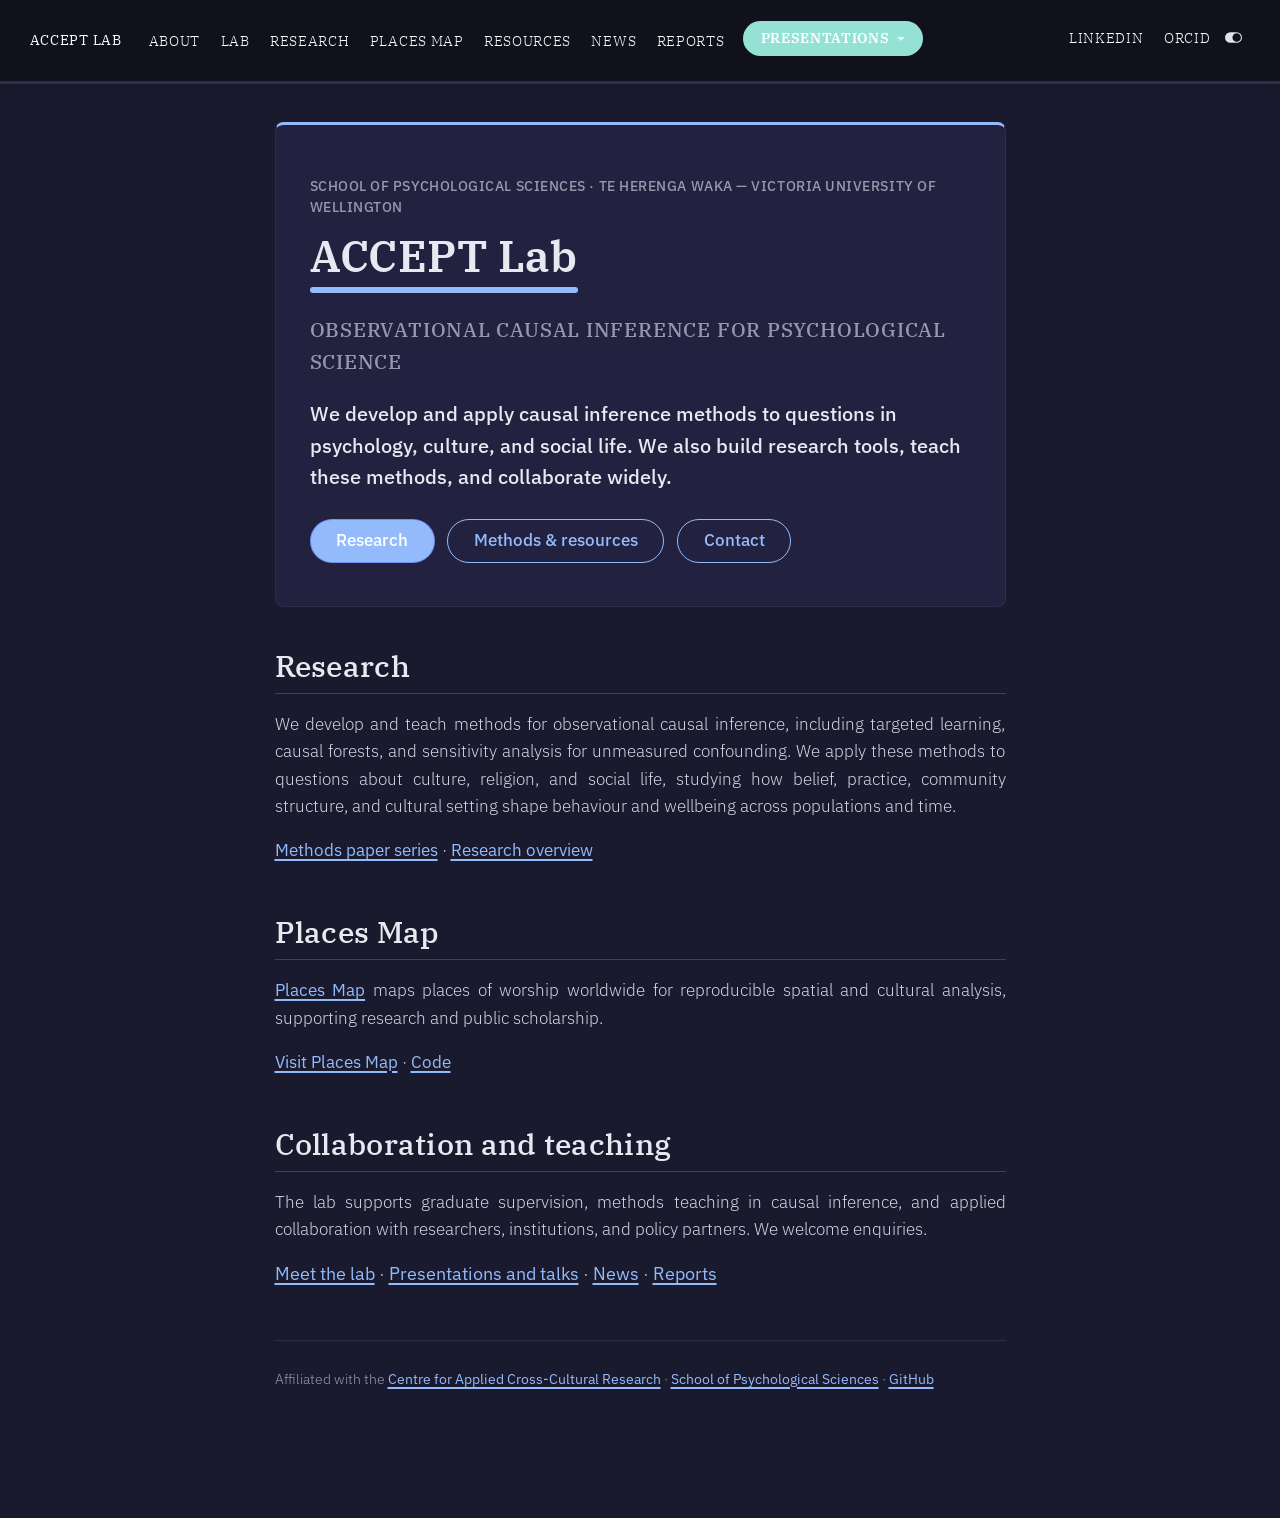
==== commit 04f6dd19: "better landing for ios" ====
--- a/docs/index.html
+++ b/docs/index.html
@@ -417,122 +417,41 @@
 
 
 <div class="hero">
-<p class="hero-kicker">
-School of Psychological Sciences | Victoria University of Wellington | Centre for Applied Cross-Cultural Research
+<p class="hero-affiliation">
+School of Psychological Sciences · Te Herenga Waka — Victoria University of Wellington
 </p>
 <h1 class="hero-title">
 ACCEPT Lab
 </h1>
-<p class="hero-subtitle">
-Research on causal questions in culture and social life
+<p class="hero-descriptor">
+Observational causal inference for psychological science
 </p>
 <p class="hero-lede">
-ACCEPT Lab is a research group in the School of Psychological Sciences at Victoria University of Wellington.
-</p>
-<p class="hero-text">
-We study causal questions in psychology and the social sciences, with particular interests in culture, religion, and social life. Our work includes observational and experimental analysis, teaching and supervision, and open research infrastructure.
+We develop and apply causal inference methods to questions in psychology, culture, and social life. We also build research tools, teach these methods, and collaborate widely.
 </p>
 <div class="hero-actions">
-<p><a href="./research.html" class="btn btn-primary">Research</a> <a href="https://www.placesmap.org/" class="btn btn-secondary">Places Map</a> <a href="mailto:joseph.bulbulia@vuw.ac.nz" class="btn btn-secondary">Get in touch</a></p>
-</div>
-</div>
-<div class="home-proof-grid">
-<div class="home-proof-item">
-<p><strong>Based at</strong> the <a href="https://www.wgtn.ac.nz/psyc">School of Psychological Sciences</a></p>
-</div>
-<div class="home-proof-item">
-<p><strong>Affiliated with</strong> the <a href="https://www.wgtn.ac.nz/cacr">Centre for Applied Cross-Cultural Research (CACR)</a></p>
-</div>
-<div class="home-proof-item">
-<p><strong>Methods</strong> observational and experimental causal inference</p>
-</div>
-<div class="home-proof-item">
-<p><strong>Infrastructure</strong> <a href="https://www.placesmap.org/">Places Map</a> for reproducible spatial and cultural analysis</p>
+<p><a href="./research.html" class="btn btn-primary">Research</a> <a href="./resources.html" class="btn btn-secondary">Methods &amp; resources</a> <a href="mailto:joseph.bulbulia@vuw.ac.nz" class="btn btn-secondary">Contact</a></p>
 </div>
 </div>
 <section id="research" class="level2">
 <h2 class="anchored" data-anchor-id="research">Research</h2>
-<p>ACCEPT Lab studies questions of cause and effect in psychology and the social sciences, with particular interests in culture, religion, and social life. The lab examines how interventions, institutions, and social environments affect behaviour and wellbeing across settings.</p>
+<p>We develop and teach methods for observational causal inference, including targeted learning, causal forests, and sensitivity analysis for unmeasured confounding. We apply these methods to questions about culture, religion, and social life, studying how belief, practice, community structure, and cultural setting shape behaviour and wellbeing across populations and time.</p>
+<p><a href="./resources.html#start-here-methods-in-causal-inference-series">Methods paper series</a> · <a href="./research.html">Research overview</a></p>
 </section>
-<section id="areas-of-research" class="level2">
-<h2 class="anchored" data-anchor-id="areas-of-research">Areas of research</h2>
-<div class="columns">
-<div class="column" style="width:33%;">
-<section id="causal-inference" class="level3 card home-card">
-<h3 class="anchored" data-anchor-id="causal-inference">Causal inference</h3>
-<p>We use causal inference and related methods where they help clarify what changes what, for whom, and under which conditions.</p>
-<p><a href="./resources.html#start-here-methods-in-causal-inference-series">Four methods papers</a></p>
+<section id="places-map" class="level2">
+<h2 class="anchored" data-anchor-id="places-map">Places Map</h2>
+<p><a href="https://www.placesmap.org/">Places Map</a> maps places of worship worldwide for reproducible spatial and cultural analysis, supporting research and public scholarship.</p>
+<p><a href="https://www.placesmap.org/">Visit Places Map</a> · <a href="https://github.com/go-bayes/places-of-worship">Code</a></p>
 </section>
-</div><div class="column" style="width:33%;">
-<section id="culture-and-religion" class="level3 card home-card">
-<h3 class="anchored" data-anchor-id="culture-and-religion">Culture and religion</h3>
-<p>We study how belief, practice, community structure, and cultural setting shape exposure to interventions and responses across groups.</p>
-<p><a href="./research.html">Research overview</a></p>
-</section>
-</div><div class="column" style="width:33%;">
-<section id="social-and-policy-applications" class="level3 card home-card">
-<h3 class="anchored" data-anchor-id="social-and-policy-applications">Social and policy applications</h3>
-<p>Current work includes social inequality, volunteering and charity, institutional trust, political psychology, personality, health and wellbeing, meaning and purpose, spirituality, and religion.</p>
-<p><a href="./presentations.html">Presentations and talks</a></p>
-</section>
+<section id="collaboration-and-teaching" class="level2">
+<h2 class="anchored" data-anchor-id="collaboration-and-teaching">Collaboration and teaching</h2>
+<p>The lab supports graduate supervision, methods teaching in causal inference, and applied collaboration with researchers, institutions, and policy partners. We welcome enquiries.</p>
+<div class="home-links">
+<p><a href="./team.html">Meet the lab</a> · <a href="./presentations.html">Presentations and talks</a> · <a href="./news.html">News</a> · <a href="./reports.html">Reports</a></p>
 </div>
+<div class="home-affiliation-line">
+<p>Affiliated with the <a href="https://www.wgtn.ac.nz/cacr">Centre for Applied Cross-Cultural Research</a> · <a href="https://www.wgtn.ac.nz/psyc">School of Psychological Sciences</a> · <a href="https://github.com/go-bayes">GitHub</a></p>
 </div>
-</section>
-<section id="teaching-collaboration-and-resources" class="level2">
-<h2 class="anchored" data-anchor-id="teaching-collaboration-and-resources">Teaching, collaboration, and resources</h2>
-<div class="columns">
-<div class="column" style="width:33%;">
-<section id="collaboration" class="level3 card home-card">
-<h3 class="anchored" data-anchor-id="collaboration">Collaboration</h3>
-<p>We work with researchers, institutions, and policy-facing partners on applied causal questions and infrastructure.</p>
-<p><a href="mailto:joseph.bulbulia@vuw.ac.nz">Contact</a></p>
-</section>
-</div><div class="column" style="width:33%;">
-<section id="supervision-and-teaching" class="level3 card home-card">
-<h3 class="anchored" data-anchor-id="supervision-and-teaching">Supervision and teaching</h3>
-<p>The lab supports supervision and methods teaching in causal inference, psychology, and related social-science applications.</p>
-<p><a href="./team.html">Meet the lab</a></p>
-</section>
-</div><div class="column" style="width:33%;">
-<section id="resources" class="level3 card home-card">
-<h3 class="anchored" data-anchor-id="resources">Resources</h3>
-<p>Presentations, practical resources, and recent news are available across the site.</p>
-<p><a href="./resources.html">Browse resources</a></p>
-</section>
-</div>
-</div>
-</section>
-<section id="research-infrastructure" class="level2">
-<h2 class="anchored" data-anchor-id="research-infrastructure">Research infrastructure</h2>
-<section id="places-map" class="level3 card feature-card">
-<h3 class="anchored" data-anchor-id="places-map">Places Map</h3>
-<p><a href="https://www.placesmap.org/">Places Map</a> is ACCEPT Lab’s open research infrastructure for studying places of worship and cultural context at scale. It supports reproducible spatial analysis, collaboration, and public scholarship.</p>
-<div class="feature-links">
-<p><a href="https://www.placesmap.org/">Visit Places Map</a> <a href="https://github.com/go-bayes/places-of-worship">Code and workflows</a></p>
-</div>
-</section>
-<div class="callout callout-style-default callout-note callout-titled">
-<div class="callout-header d-flex align-content-center">
-<div class="callout-icon-container">
-<i class="callout-icon"></i>
-</div>
-<div class="callout-title-container flex-fill">
-<span class="screen-reader-only">Note</span>Recent activity
-</div>
-</div>
-<div class="callout-body-container callout-body">
-<ul>
-<li><a href="./news.html#places-map-is-live">Places Map is live</a></li>
-<li><a href="./presentations.html">Recent talks, workshops, and slides</a></li>
-<li><a href="./news.html">Lab news and events</a></li>
-</ul>
-</div>
-</div>
-</section>
-<section id="contact" class="level2">
-<h2 class="anchored" data-anchor-id="contact">Contact</h2>
-<p>If you would like to discuss collaboration, supervision, invited talks, or research infrastructure, please email.</p>
-<p><a href="mailto:joseph.bulbulia@vuw.ac.nz" class="btn btn-primary">Email Joseph Bulbulia</a></p>
 
 
 <!-- -->
@@ -1018,130 +937,40 @@
 <span id="cb1-5"><a href="#cb1-5" aria-hidden="true" tabindex="-1"></a><span class="co">---</span></span>
 <span id="cb1-6"><a href="#cb1-6" aria-hidden="true" tabindex="-1"></a></span>
 <span id="cb1-7"><a href="#cb1-7" aria-hidden="true" tabindex="-1"></a>::: {.hero}</span>
-<span id="cb1-8"><a href="#cb1-8" aria-hidden="true" tabindex="-1"></a><span class="dt">&lt;</span><span class="kw">p</span><span class="ot"> class</span><span class="op">=</span><span class="st">"hero-kicker"</span><span class="dt">&gt;</span>School of Psychological Sciences | Victoria University of Wellington | Centre for Applied Cross-Cultural Research<span class="dt">&lt;/</span><span class="kw">p</span><span class="dt">&gt;</span></span>
+<span id="cb1-8"><a href="#cb1-8" aria-hidden="true" tabindex="-1"></a><span class="dt">&lt;</span><span class="kw">p</span><span class="ot"> class</span><span class="op">=</span><span class="st">"hero-affiliation"</span><span class="dt">&gt;</span>School of Psychological Sciences · Te Herenga Waka — Victoria University of Wellington<span class="dt">&lt;/</span><span class="kw">p</span><span class="dt">&gt;</span></span>
 <span id="cb1-9"><a href="#cb1-9" aria-hidden="true" tabindex="-1"></a><span class="dt">&lt;</span><span class="kw">h1</span><span class="ot"> class</span><span class="op">=</span><span class="st">"hero-title"</span><span class="dt">&gt;</span>ACCEPT Lab<span class="dt">&lt;/</span><span class="kw">h1</span><span class="dt">&gt;</span></span>
-<span id="cb1-10"><a href="#cb1-10" aria-hidden="true" tabindex="-1"></a><span class="dt">&lt;</span><span class="kw">p</span><span class="ot"> class</span><span class="op">=</span><span class="st">"hero-subtitle"</span><span class="dt">&gt;</span>Research on causal questions in culture and social life<span class="dt">&lt;/</span><span class="kw">p</span><span class="dt">&gt;</span></span>
-<span id="cb1-11"><a href="#cb1-11" aria-hidden="true" tabindex="-1"></a><span class="dt">&lt;</span><span class="kw">p</span><span class="ot"> class</span><span class="op">=</span><span class="st">"hero-lede"</span><span class="dt">&gt;</span>ACCEPT Lab is a research group in the School of Psychological Sciences at Victoria University of Wellington.<span class="dt">&lt;/</span><span class="kw">p</span><span class="dt">&gt;</span></span>
-<span id="cb1-12"><a href="#cb1-12" aria-hidden="true" tabindex="-1"></a><span class="dt">&lt;</span><span class="kw">p</span><span class="ot"> class</span><span class="op">=</span><span class="st">"hero-text"</span><span class="dt">&gt;</span>We study causal questions in psychology and the social sciences, with particular interests in culture, religion, and social life. Our work includes observational and experimental analysis, teaching and supervision, and open research infrastructure.<span class="dt">&lt;/</span><span class="kw">p</span><span class="dt">&gt;</span></span>
-<span id="cb1-13"><a href="#cb1-13" aria-hidden="true" tabindex="-1"></a><span class="dt">&lt;</span><span class="kw">div</span><span class="ot"> class</span><span class="op">=</span><span class="st">"hero-actions"</span><span class="dt">&gt;</span></span>
-<span id="cb1-14"><a href="#cb1-14" aria-hidden="true" tabindex="-1"></a><span class="dt">&lt;</span><span class="kw">a</span><span class="ot"> href</span><span class="op">=</span><span class="st">"research.qmd"</span><span class="ot"> class</span><span class="op">=</span><span class="st">"btn btn-primary"</span><span class="dt">&gt;</span>Research<span class="dt">&lt;/</span><span class="kw">a</span><span class="dt">&gt;</span></span>
-<span id="cb1-15"><a href="#cb1-15" aria-hidden="true" tabindex="-1"></a><span class="dt">&lt;</span><span class="kw">a</span><span class="ot"> href</span><span class="op">=</span><span class="st">"https://www.placesmap.org/"</span><span class="ot"> class</span><span class="op">=</span><span class="st">"btn btn-secondary"</span><span class="dt">&gt;</span>Places Map<span class="dt">&lt;/</span><span class="kw">a</span><span class="dt">&gt;</span></span>
-<span id="cb1-16"><a href="#cb1-16" aria-hidden="true" tabindex="-1"></a><span class="dt">&lt;</span><span class="kw">a</span><span class="ot"> href</span><span class="op">=</span><span class="st">"mailto:joseph.bulbulia@vuw.ac.nz"</span><span class="ot"> class</span><span class="op">=</span><span class="st">"btn btn-secondary"</span><span class="dt">&gt;</span>Get in touch<span class="dt">&lt;/</span><span class="kw">a</span><span class="dt">&gt;</span></span>
-<span id="cb1-17"><a href="#cb1-17" aria-hidden="true" tabindex="-1"></a><span class="dt">&lt;/</span><span class="kw">div</span><span class="dt">&gt;</span></span>
-<span id="cb1-18"><a href="#cb1-18" aria-hidden="true" tabindex="-1"></a>:::</span>
-<span id="cb1-19"><a href="#cb1-19" aria-hidden="true" tabindex="-1"></a></span>
-<span id="cb1-20"><a href="#cb1-20" aria-hidden="true" tabindex="-1"></a>::: {.home-proof-grid}</span>
-<span id="cb1-21"><a href="#cb1-21" aria-hidden="true" tabindex="-1"></a>::: {.home-proof-item}</span>
-<span id="cb1-22"><a href="#cb1-22" aria-hidden="true" tabindex="-1"></a>**Based at** the <span class="co">[</span><span class="ot">School of Psychological Sciences</span><span class="co">](https://www.wgtn.ac.nz/psyc)</span></span>
-<span id="cb1-23"><a href="#cb1-23" aria-hidden="true" tabindex="-1"></a>:::</span>
-<span id="cb1-24"><a href="#cb1-24" aria-hidden="true" tabindex="-1"></a>::: {.home-proof-item}</span>
-<span id="cb1-25"><a href="#cb1-25" aria-hidden="true" tabindex="-1"></a>**Affiliated with** the <span class="co">[</span><span class="ot">Centre for Applied Cross-Cultural Research (CACR)</span><span class="co">](https://www.wgtn.ac.nz/cacr)</span></span>
-<span id="cb1-26"><a href="#cb1-26" aria-hidden="true" tabindex="-1"></a>:::</span>
-<span id="cb1-27"><a href="#cb1-27" aria-hidden="true" tabindex="-1"></a>::: {.home-proof-item}</span>
-<span id="cb1-28"><a href="#cb1-28" aria-hidden="true" tabindex="-1"></a>**Methods** observational and experimental causal inference</span>
-<span id="cb1-29"><a href="#cb1-29" aria-hidden="true" tabindex="-1"></a>:::</span>
-<span id="cb1-30"><a href="#cb1-30" aria-hidden="true" tabindex="-1"></a>::: {.home-proof-item}</span>
-<span id="cb1-31"><a href="#cb1-31" aria-hidden="true" tabindex="-1"></a>**Infrastructure** <span class="co">[</span><span class="ot">Places Map</span><span class="co">](https://www.placesmap.org/)</span> for reproducible spatial and cultural analysis</span>
-<span id="cb1-32"><a href="#cb1-32" aria-hidden="true" tabindex="-1"></a>:::</span>
-<span id="cb1-33"><a href="#cb1-33" aria-hidden="true" tabindex="-1"></a>:::</span>
+<span id="cb1-10"><a href="#cb1-10" aria-hidden="true" tabindex="-1"></a><span class="dt">&lt;</span><span class="kw">p</span><span class="ot"> class</span><span class="op">=</span><span class="st">"hero-descriptor"</span><span class="dt">&gt;</span>Observational causal inference for psychological science<span class="dt">&lt;/</span><span class="kw">p</span><span class="dt">&gt;</span></span>
+<span id="cb1-11"><a href="#cb1-11" aria-hidden="true" tabindex="-1"></a><span class="dt">&lt;</span><span class="kw">p</span><span class="ot"> class</span><span class="op">=</span><span class="st">"hero-lede"</span><span class="dt">&gt;</span>We develop and apply causal inference methods to questions in psychology, culture, and social life. We also build research tools, teach these methods, and collaborate widely.<span class="dt">&lt;/</span><span class="kw">p</span><span class="dt">&gt;</span></span>
+<span id="cb1-12"><a href="#cb1-12" aria-hidden="true" tabindex="-1"></a><span class="dt">&lt;</span><span class="kw">div</span><span class="ot"> class</span><span class="op">=</span><span class="st">"hero-actions"</span><span class="dt">&gt;</span></span>
+<span id="cb1-13"><a href="#cb1-13" aria-hidden="true" tabindex="-1"></a><span class="dt">&lt;</span><span class="kw">a</span><span class="ot"> href</span><span class="op">=</span><span class="st">"research.qmd"</span><span class="ot"> class</span><span class="op">=</span><span class="st">"btn btn-primary"</span><span class="dt">&gt;</span>Research<span class="dt">&lt;/</span><span class="kw">a</span><span class="dt">&gt;</span></span>
+<span id="cb1-14"><a href="#cb1-14" aria-hidden="true" tabindex="-1"></a><span class="dt">&lt;</span><span class="kw">a</span><span class="ot"> href</span><span class="op">=</span><span class="st">"resources.qmd"</span><span class="ot"> class</span><span class="op">=</span><span class="st">"btn btn-secondary"</span><span class="dt">&gt;</span>Methods &amp; resources<span class="dt">&lt;/</span><span class="kw">a</span><span class="dt">&gt;</span></span>
+<span id="cb1-15"><a href="#cb1-15" aria-hidden="true" tabindex="-1"></a><span class="dt">&lt;</span><span class="kw">a</span><span class="ot"> href</span><span class="op">=</span><span class="st">"mailto:joseph.bulbulia@vuw.ac.nz"</span><span class="ot"> class</span><span class="op">=</span><span class="st">"btn btn-secondary"</span><span class="dt">&gt;</span>Contact<span class="dt">&lt;/</span><span class="kw">a</span><span class="dt">&gt;</span></span>
+<span id="cb1-16"><a href="#cb1-16" aria-hidden="true" tabindex="-1"></a><span class="dt">&lt;/</span><span class="kw">div</span><span class="dt">&gt;</span></span>
+<span id="cb1-17"><a href="#cb1-17" aria-hidden="true" tabindex="-1"></a>:::</span>
+<span id="cb1-18"><a href="#cb1-18" aria-hidden="true" tabindex="-1"></a></span>
+<span id="cb1-19"><a href="#cb1-19" aria-hidden="true" tabindex="-1"></a><span class="fu">## Research</span></span>
+<span id="cb1-20"><a href="#cb1-20" aria-hidden="true" tabindex="-1"></a></span>
+<span id="cb1-21"><a href="#cb1-21" aria-hidden="true" tabindex="-1"></a>We develop and teach methods for observational causal inference, including targeted learning, causal forests, and sensitivity analysis for unmeasured confounding. We apply these methods to questions about culture, religion, and social life, studying how belief, practice, community structure, and cultural setting shape behaviour and wellbeing across populations and time.</span>
+<span id="cb1-22"><a href="#cb1-22" aria-hidden="true" tabindex="-1"></a></span>
+<span id="cb1-23"><a href="#cb1-23" aria-hidden="true" tabindex="-1"></a><span class="co">[</span><span class="ot">Methods paper series</span><span class="co">](resources.qmd#start-here-methods-in-causal-inference-series)</span> · <span class="co">[</span><span class="ot">Research overview</span><span class="co">](research.qmd)</span></span>
+<span id="cb1-24"><a href="#cb1-24" aria-hidden="true" tabindex="-1"></a></span>
+<span id="cb1-25"><a href="#cb1-25" aria-hidden="true" tabindex="-1"></a><span class="fu">## Places Map</span></span>
+<span id="cb1-26"><a href="#cb1-26" aria-hidden="true" tabindex="-1"></a></span>
+<span id="cb1-27"><a href="#cb1-27" aria-hidden="true" tabindex="-1"></a><span class="co">[</span><span class="ot">Places Map</span><span class="co">](https://www.placesmap.org/)</span> maps places of worship worldwide for reproducible spatial and cultural analysis, supporting research and public scholarship.</span>
+<span id="cb1-28"><a href="#cb1-28" aria-hidden="true" tabindex="-1"></a></span>
+<span id="cb1-29"><a href="#cb1-29" aria-hidden="true" tabindex="-1"></a><span class="co">[</span><span class="ot">Visit Places Map</span><span class="co">](https://www.placesmap.org/)</span> · <span class="co">[</span><span class="ot">Code</span><span class="co">](https://github.com/go-bayes/places-of-worship)</span></span>
+<span id="cb1-30"><a href="#cb1-30" aria-hidden="true" tabindex="-1"></a></span>
+<span id="cb1-31"><a href="#cb1-31" aria-hidden="true" tabindex="-1"></a><span class="fu">## Collaboration and teaching</span></span>
+<span id="cb1-32"><a href="#cb1-32" aria-hidden="true" tabindex="-1"></a></span>
+<span id="cb1-33"><a href="#cb1-33" aria-hidden="true" tabindex="-1"></a>The lab supports graduate supervision, methods teaching in causal inference, and applied collaboration with researchers, institutions, and policy partners. We welcome enquiries.</span>
 <span id="cb1-34"><a href="#cb1-34" aria-hidden="true" tabindex="-1"></a></span>
-<span id="cb1-35"><a href="#cb1-35" aria-hidden="true" tabindex="-1"></a><span class="fu">## Research</span></span>
-<span id="cb1-36"><a href="#cb1-36" aria-hidden="true" tabindex="-1"></a></span>
-<span id="cb1-37"><a href="#cb1-37" aria-hidden="true" tabindex="-1"></a>ACCEPT Lab studies questions of cause and effect in psychology and the social sciences, with particular interests in culture, religion, and social life. The lab examines how interventions, institutions, and social environments affect behaviour and wellbeing across settings.</span>
+<span id="cb1-35"><a href="#cb1-35" aria-hidden="true" tabindex="-1"></a>::: {.home-links}</span>
+<span id="cb1-36"><a href="#cb1-36" aria-hidden="true" tabindex="-1"></a><span class="co">[</span><span class="ot">Meet the lab</span><span class="co">](team.qmd)</span> · <span class="co">[</span><span class="ot">Presentations and talks</span><span class="co">](presentations.qmd)</span> · <span class="co">[</span><span class="ot">News</span><span class="co">](news.qmd)</span> · <span class="co">[</span><span class="ot">Reports</span><span class="co">](reports.qmd)</span></span>
+<span id="cb1-37"><a href="#cb1-37" aria-hidden="true" tabindex="-1"></a>:::</span>
 <span id="cb1-38"><a href="#cb1-38" aria-hidden="true" tabindex="-1"></a></span>
-<span id="cb1-39"><a href="#cb1-39" aria-hidden="true" tabindex="-1"></a><span class="fu">## Areas of research</span></span>
-<span id="cb1-40"><a href="#cb1-40" aria-hidden="true" tabindex="-1"></a></span>
-<span id="cb1-41"><a href="#cb1-41" aria-hidden="true" tabindex="-1"></a>:::: {.columns}</span>
-<span id="cb1-42"><a href="#cb1-42" aria-hidden="true" tabindex="-1"></a>::: {.column width="33%"}</span>
-<span id="cb1-43"><a href="#cb1-43" aria-hidden="true" tabindex="-1"></a>::: {.card .home-card}</span>
-<span id="cb1-44"><a href="#cb1-44" aria-hidden="true" tabindex="-1"></a><span class="fu">### Causal inference</span></span>
-<span id="cb1-45"><a href="#cb1-45" aria-hidden="true" tabindex="-1"></a></span>
-<span id="cb1-46"><a href="#cb1-46" aria-hidden="true" tabindex="-1"></a>We use causal inference and related methods where they help clarify what changes what, for whom, and under which conditions.</span>
-<span id="cb1-47"><a href="#cb1-47" aria-hidden="true" tabindex="-1"></a></span>
-<span id="cb1-48"><a href="#cb1-48" aria-hidden="true" tabindex="-1"></a><span class="co">[</span><span class="ot">Four methods papers</span><span class="co">](resources.qmd#start-here-methods-in-causal-inference-series)</span></span>
-<span id="cb1-49"><a href="#cb1-49" aria-hidden="true" tabindex="-1"></a>:::</span>
-<span id="cb1-50"><a href="#cb1-50" aria-hidden="true" tabindex="-1"></a>:::</span>
-<span id="cb1-51"><a href="#cb1-51" aria-hidden="true" tabindex="-1"></a></span>
-<span id="cb1-52"><a href="#cb1-52" aria-hidden="true" tabindex="-1"></a>::: {.column width="33%"}</span>
-<span id="cb1-53"><a href="#cb1-53" aria-hidden="true" tabindex="-1"></a>::: {.card .home-card}</span>
-<span id="cb1-54"><a href="#cb1-54" aria-hidden="true" tabindex="-1"></a><span class="fu">### Culture and religion</span></span>
-<span id="cb1-55"><a href="#cb1-55" aria-hidden="true" tabindex="-1"></a></span>
-<span id="cb1-56"><a href="#cb1-56" aria-hidden="true" tabindex="-1"></a>We study how belief, practice, community structure, and cultural setting shape exposure to interventions and responses across groups.</span>
-<span id="cb1-57"><a href="#cb1-57" aria-hidden="true" tabindex="-1"></a></span>
-<span id="cb1-58"><a href="#cb1-58" aria-hidden="true" tabindex="-1"></a><span class="co">[</span><span class="ot">Research overview</span><span class="co">](research.qmd)</span></span>
-<span id="cb1-59"><a href="#cb1-59" aria-hidden="true" tabindex="-1"></a>:::</span>
-<span id="cb1-60"><a href="#cb1-60" aria-hidden="true" tabindex="-1"></a>:::</span>
-<span id="cb1-61"><a href="#cb1-61" aria-hidden="true" tabindex="-1"></a></span>
-<span id="cb1-62"><a href="#cb1-62" aria-hidden="true" tabindex="-1"></a>::: {.column width="33%"}</span>
-<span id="cb1-63"><a href="#cb1-63" aria-hidden="true" tabindex="-1"></a>::: {.card .home-card}</span>
-<span id="cb1-64"><a href="#cb1-64" aria-hidden="true" tabindex="-1"></a><span class="fu">### Social and policy applications</span></span>
-<span id="cb1-65"><a href="#cb1-65" aria-hidden="true" tabindex="-1"></a></span>
-<span id="cb1-66"><a href="#cb1-66" aria-hidden="true" tabindex="-1"></a>Current work includes social inequality, volunteering and charity, institutional trust, political psychology, personality, health and wellbeing, meaning and purpose, spirituality, and religion.</span>
-<span id="cb1-67"><a href="#cb1-67" aria-hidden="true" tabindex="-1"></a></span>
-<span id="cb1-68"><a href="#cb1-68" aria-hidden="true" tabindex="-1"></a><span class="co">[</span><span class="ot">Presentations and talks</span><span class="co">](presentations.qmd)</span></span>
-<span id="cb1-69"><a href="#cb1-69" aria-hidden="true" tabindex="-1"></a>:::</span>
-<span id="cb1-70"><a href="#cb1-70" aria-hidden="true" tabindex="-1"></a>:::</span>
-<span id="cb1-71"><a href="#cb1-71" aria-hidden="true" tabindex="-1"></a>::::</span>
-<span id="cb1-72"><a href="#cb1-72" aria-hidden="true" tabindex="-1"></a></span>
-<span id="cb1-73"><a href="#cb1-73" aria-hidden="true" tabindex="-1"></a><span class="fu">## Teaching, collaboration, and resources</span></span>
-<span id="cb1-74"><a href="#cb1-74" aria-hidden="true" tabindex="-1"></a></span>
-<span id="cb1-75"><a href="#cb1-75" aria-hidden="true" tabindex="-1"></a>:::: {.columns}</span>
-<span id="cb1-76"><a href="#cb1-76" aria-hidden="true" tabindex="-1"></a>::: {.column width="33%"}</span>
-<span id="cb1-77"><a href="#cb1-77" aria-hidden="true" tabindex="-1"></a>::: {.card .home-card}</span>
-<span id="cb1-78"><a href="#cb1-78" aria-hidden="true" tabindex="-1"></a><span class="fu">### Collaboration</span></span>
-<span id="cb1-79"><a href="#cb1-79" aria-hidden="true" tabindex="-1"></a></span>
-<span id="cb1-80"><a href="#cb1-80" aria-hidden="true" tabindex="-1"></a>We work with researchers, institutions, and policy-facing partners on applied causal questions and infrastructure.</span>
-<span id="cb1-81"><a href="#cb1-81" aria-hidden="true" tabindex="-1"></a></span>
-<span id="cb1-82"><a href="#cb1-82" aria-hidden="true" tabindex="-1"></a><span class="co">[</span><span class="ot">Contact</span><span class="co">](mailto:joseph.bulbulia@vuw.ac.nz)</span></span>
-<span id="cb1-83"><a href="#cb1-83" aria-hidden="true" tabindex="-1"></a>:::</span>
-<span id="cb1-84"><a href="#cb1-84" aria-hidden="true" tabindex="-1"></a>:::</span>
-<span id="cb1-85"><a href="#cb1-85" aria-hidden="true" tabindex="-1"></a></span>
-<span id="cb1-86"><a href="#cb1-86" aria-hidden="true" tabindex="-1"></a>::: {.column width="33%"}</span>
-<span id="cb1-87"><a href="#cb1-87" aria-hidden="true" tabindex="-1"></a>::: {.card .home-card}</span>
-<span id="cb1-88"><a href="#cb1-88" aria-hidden="true" tabindex="-1"></a><span class="fu">### Supervision and teaching</span></span>
-<span id="cb1-89"><a href="#cb1-89" aria-hidden="true" tabindex="-1"></a></span>
-<span id="cb1-90"><a href="#cb1-90" aria-hidden="true" tabindex="-1"></a>The lab supports supervision and methods teaching in causal inference, psychology, and related social-science applications.</span>
-<span id="cb1-91"><a href="#cb1-91" aria-hidden="true" tabindex="-1"></a></span>
-<span id="cb1-92"><a href="#cb1-92" aria-hidden="true" tabindex="-1"></a><span class="co">[</span><span class="ot">Meet the lab</span><span class="co">](team.qmd)</span></span>
-<span id="cb1-93"><a href="#cb1-93" aria-hidden="true" tabindex="-1"></a>:::</span>
-<span id="cb1-94"><a href="#cb1-94" aria-hidden="true" tabindex="-1"></a>:::</span>
-<span id="cb1-95"><a href="#cb1-95" aria-hidden="true" tabindex="-1"></a></span>
-<span id="cb1-96"><a href="#cb1-96" aria-hidden="true" tabindex="-1"></a>::: {.column width="33%"}</span>
-<span id="cb1-97"><a href="#cb1-97" aria-hidden="true" tabindex="-1"></a>::: {.card .home-card}</span>
-<span id="cb1-98"><a href="#cb1-98" aria-hidden="true" tabindex="-1"></a><span class="fu">### Resources</span></span>
-<span id="cb1-99"><a href="#cb1-99" aria-hidden="true" tabindex="-1"></a></span>
-<span id="cb1-100"><a href="#cb1-100" aria-hidden="true" tabindex="-1"></a>Presentations, practical resources, and recent news are available across the site.</span>
-<span id="cb1-101"><a href="#cb1-101" aria-hidden="true" tabindex="-1"></a></span>
-<span id="cb1-102"><a href="#cb1-102" aria-hidden="true" tabindex="-1"></a><span class="co">[</span><span class="ot">Browse resources</span><span class="co">](resources.qmd)</span></span>
-<span id="cb1-103"><a href="#cb1-103" aria-hidden="true" tabindex="-1"></a>:::</span>
-<span id="cb1-104"><a href="#cb1-104" aria-hidden="true" tabindex="-1"></a>:::</span>
-<span id="cb1-105"><a href="#cb1-105" aria-hidden="true" tabindex="-1"></a>::::</span>
-<span id="cb1-106"><a href="#cb1-106" aria-hidden="true" tabindex="-1"></a></span>
-<span id="cb1-107"><a href="#cb1-107" aria-hidden="true" tabindex="-1"></a><span class="fu">## Research infrastructure</span></span>
-<span id="cb1-108"><a href="#cb1-108" aria-hidden="true" tabindex="-1"></a></span>
-<span id="cb1-109"><a href="#cb1-109" aria-hidden="true" tabindex="-1"></a>::: {.card .feature-card}</span>
-<span id="cb1-110"><a href="#cb1-110" aria-hidden="true" tabindex="-1"></a><span class="fu">### Places Map</span></span>
-<span id="cb1-111"><a href="#cb1-111" aria-hidden="true" tabindex="-1"></a></span>
-<span id="cb1-112"><a href="#cb1-112" aria-hidden="true" tabindex="-1"></a><span class="co">[</span><span class="ot">Places Map</span><span class="co">](https://www.placesmap.org/)</span> is ACCEPT Lab's open research infrastructure for studying places of worship and cultural context at scale. It supports reproducible spatial analysis, collaboration, and public scholarship.</span>
-<span id="cb1-113"><a href="#cb1-113" aria-hidden="true" tabindex="-1"></a></span>
-<span id="cb1-114"><a href="#cb1-114" aria-hidden="true" tabindex="-1"></a>::: {.feature-links}</span>
-<span id="cb1-115"><a href="#cb1-115" aria-hidden="true" tabindex="-1"></a><span class="co">[</span><span class="ot">Visit Places Map</span><span class="co">](https://www.placesmap.org/)</span></span>
-<span id="cb1-116"><a href="#cb1-116" aria-hidden="true" tabindex="-1"></a><span class="co">[</span><span class="ot">Code and workflows</span><span class="co">](https://github.com/go-bayes/places-of-worship)</span></span>
-<span id="cb1-117"><a href="#cb1-117" aria-hidden="true" tabindex="-1"></a>:::</span>
-<span id="cb1-118"><a href="#cb1-118" aria-hidden="true" tabindex="-1"></a>:::</span>
-<span id="cb1-119"><a href="#cb1-119" aria-hidden="true" tabindex="-1"></a></span>
-<span id="cb1-120"><a href="#cb1-120" aria-hidden="true" tabindex="-1"></a>::: {.callout-note}</span>
-<span id="cb1-121"><a href="#cb1-121" aria-hidden="true" tabindex="-1"></a><span class="fu">## Recent activity</span></span>
-<span id="cb1-122"><a href="#cb1-122" aria-hidden="true" tabindex="-1"></a><span class="ss">- </span><span class="co">[</span><span class="ot">Places Map is live</span><span class="co">](news.qmd#places-map-is-live)</span></span>
-<span id="cb1-123"><a href="#cb1-123" aria-hidden="true" tabindex="-1"></a><span class="ss">- </span><span class="co">[</span><span class="ot">Recent talks, workshops, and slides</span><span class="co">](presentations.qmd)</span></span>
-<span id="cb1-124"><a href="#cb1-124" aria-hidden="true" tabindex="-1"></a><span class="ss">- </span><span class="co">[</span><span class="ot">Lab news and events</span><span class="co">](news.qmd)</span></span>
-<span id="cb1-125"><a href="#cb1-125" aria-hidden="true" tabindex="-1"></a>:::</span>
-<span id="cb1-126"><a href="#cb1-126" aria-hidden="true" tabindex="-1"></a></span>
-<span id="cb1-127"><a href="#cb1-127" aria-hidden="true" tabindex="-1"></a><span class="fu">## Contact</span></span>
-<span id="cb1-128"><a href="#cb1-128" aria-hidden="true" tabindex="-1"></a></span>
-<span id="cb1-129"><a href="#cb1-129" aria-hidden="true" tabindex="-1"></a>If you would like to discuss collaboration, supervision, invited talks, or research infrastructure, please email.</span>
-<span id="cb1-130"><a href="#cb1-130" aria-hidden="true" tabindex="-1"></a></span>
-<span id="cb1-131"><a href="#cb1-131" aria-hidden="true" tabindex="-1"></a><span class="co">[</span><span class="ot">Email Joseph Bulbulia</span><span class="co">](mailto:joseph.bulbulia@vuw.ac.nz)</span>{.btn .btn-primary}</span></code></pre></div><button title="Copy to Clipboard" class="code-copy-button" data-in-quarto-modal=""><i class="bi"></i></button></div>
+<span id="cb1-39"><a href="#cb1-39" aria-hidden="true" tabindex="-1"></a>::: {.home-affiliation-line}</span>
+<span id="cb1-40"><a href="#cb1-40" aria-hidden="true" tabindex="-1"></a>Affiliated with the <span class="co">[</span><span class="ot">Centre for Applied Cross-Cultural Research</span><span class="co">](https://www.wgtn.ac.nz/cacr)</span> · <span class="co">[</span><span class="ot">School of Psychological Sciences</span><span class="co">](https://www.wgtn.ac.nz/psyc)</span> · <span class="co">[</span><span class="ot">GitHub</span><span class="co">](https://github.com/go-bayes)</span></span>
+<span id="cb1-41"><a href="#cb1-41" aria-hidden="true" tabindex="-1"></a>:::</span></code></pre></div><button title="Copy to Clipboard" class="code-copy-button" data-in-quarto-modal=""><i class="bi"></i></button></div>
 </div></div></div></div></div>
 </div> <!-- /content -->
 
--- a/docs/styles.css
+++ b/docs/styles.css
@@ -200,12 +200,12 @@
 }
 
 .hero {
-  padding: 2.5rem 2rem;
-  margin: 1.5rem 0 3rem;
+  padding: 3rem 2rem 2.5rem;
+  margin: 1.5rem 0 2.5rem;
   background: var(--bg-white);
-  border: 1px solid var(--header-border);
-  border-radius: var(--radius-lg);
-  box-shadow: 0 8px 20px rgba(17, 17, 27, 0.08);
+  border: 1px solid var(--border);
+  border-top: 3px solid var(--accent-primary);
+  border-radius: var(--radius-md);
 }
 
 .hero-title {
@@ -217,20 +217,20 @@
   color: var(--text-dark);
 }
 
-.hero-kicker {
+.hero-affiliation {
   margin: 0 0 0.75rem;
   color: var(--text-light);
-  font-size: 0.82rem;
-  font-weight: 600;
-  letter-spacing: 0.08em;
+  font-size: 0.8rem;
+  font-weight: 500;
+  letter-spacing: 0.04em;
   text-transform: uppercase;
 }
 
-.hero-subtitle {
-  margin: 0;
-  font-size: 1.1rem;
+.hero-descriptor {
+  margin: 0.5rem 0 0;
+  font-size: 1.15rem;
   font-weight: 500;
-  letter-spacing: 0.08em;
+  letter-spacing: 0.04em;
   text-transform: uppercase;
   color: var(--text-light);
   font-family: "IBM Plex Serif", Georgia, serif;
@@ -265,15 +265,10 @@
 }
 
 .hero p,
-.home-proof-item p,
 .home-card p,
 .feature-card p {
   text-align: left;
   text-justify: auto;
-}
-
-body.quarto-dark .hero {
-  box-shadow: none;
 }
 
 .quarto-title .subtitle,
@@ -510,27 +505,38 @@
   box-shadow: 0 2px 4px rgba(0,0,0,0.1);
 }
 
-.home-proof-grid {
+/* ========== CARD GRID (responsive, replaces Quarto columns) ========== */
+.card-grid {
   display: grid;
-  grid-template-columns: repeat(2, minmax(0, 1fr));
-  gap: 1rem;
-  margin: 0 0 3rem;
-}
-
-.home-proof-item {
-  background: var(--bg-white);
-  border: 1px solid var(--header-border);
-  border-radius: var(--radius-md);
-  padding: 1rem 1.15rem;
-  box-shadow: 0 1px 3px rgba(0,0,0,0.05);
-}
-
-.home-proof-item strong {
-  display: block;
-  margin-bottom: 0.25rem;
-  color: var(--text-dark);
-  font-family: "IBM Plex Serif", Georgia, serif;
-  font-weight: 500;
+  grid-template-columns: repeat(3, 1fr);
+  gap: 1.25rem;
+  margin: 1.5rem 0 2.5rem;
+}
+
+.card-grid > .card {
+  margin: 0;
+}
+
+/* ========== HOME UTILITY CLASSES ========== */
+.home-links {
+  margin: 1rem 0 2.5rem;
+  font-size: 1.05rem;
+}
+
+.home-links p {
+  text-align: left;
+}
+
+.home-affiliation-line {
+  margin: 3rem 0 1rem;
+  padding-top: 1.5rem;
+  border-top: 1px solid var(--border);
+  font-size: 0.85rem;
+  color: var(--text-light);
+}
+
+.home-affiliation-line p {
+  text-align: left;
 }
 
 .home-card,
@@ -658,13 +664,13 @@
     font-size: 2.1rem;
   }
 
-  .hero-kicker {
-    font-size: 0.75rem;
-  }
-
-  .hero-subtitle {
-    font-size: 1rem;
-    letter-spacing: 0.05em;
+  .hero-affiliation {
+    font-size: 0.72rem;
+  }
+
+  .hero-descriptor {
+    font-size: 0.95rem;
+    letter-spacing: 0.03em;
   }
 
   .hero-lede {
@@ -685,7 +691,7 @@
     text-align: center;
   }
 
-  .home-proof-grid {
+  .card-grid {
     grid-template-columns: 1fr;
   }
 
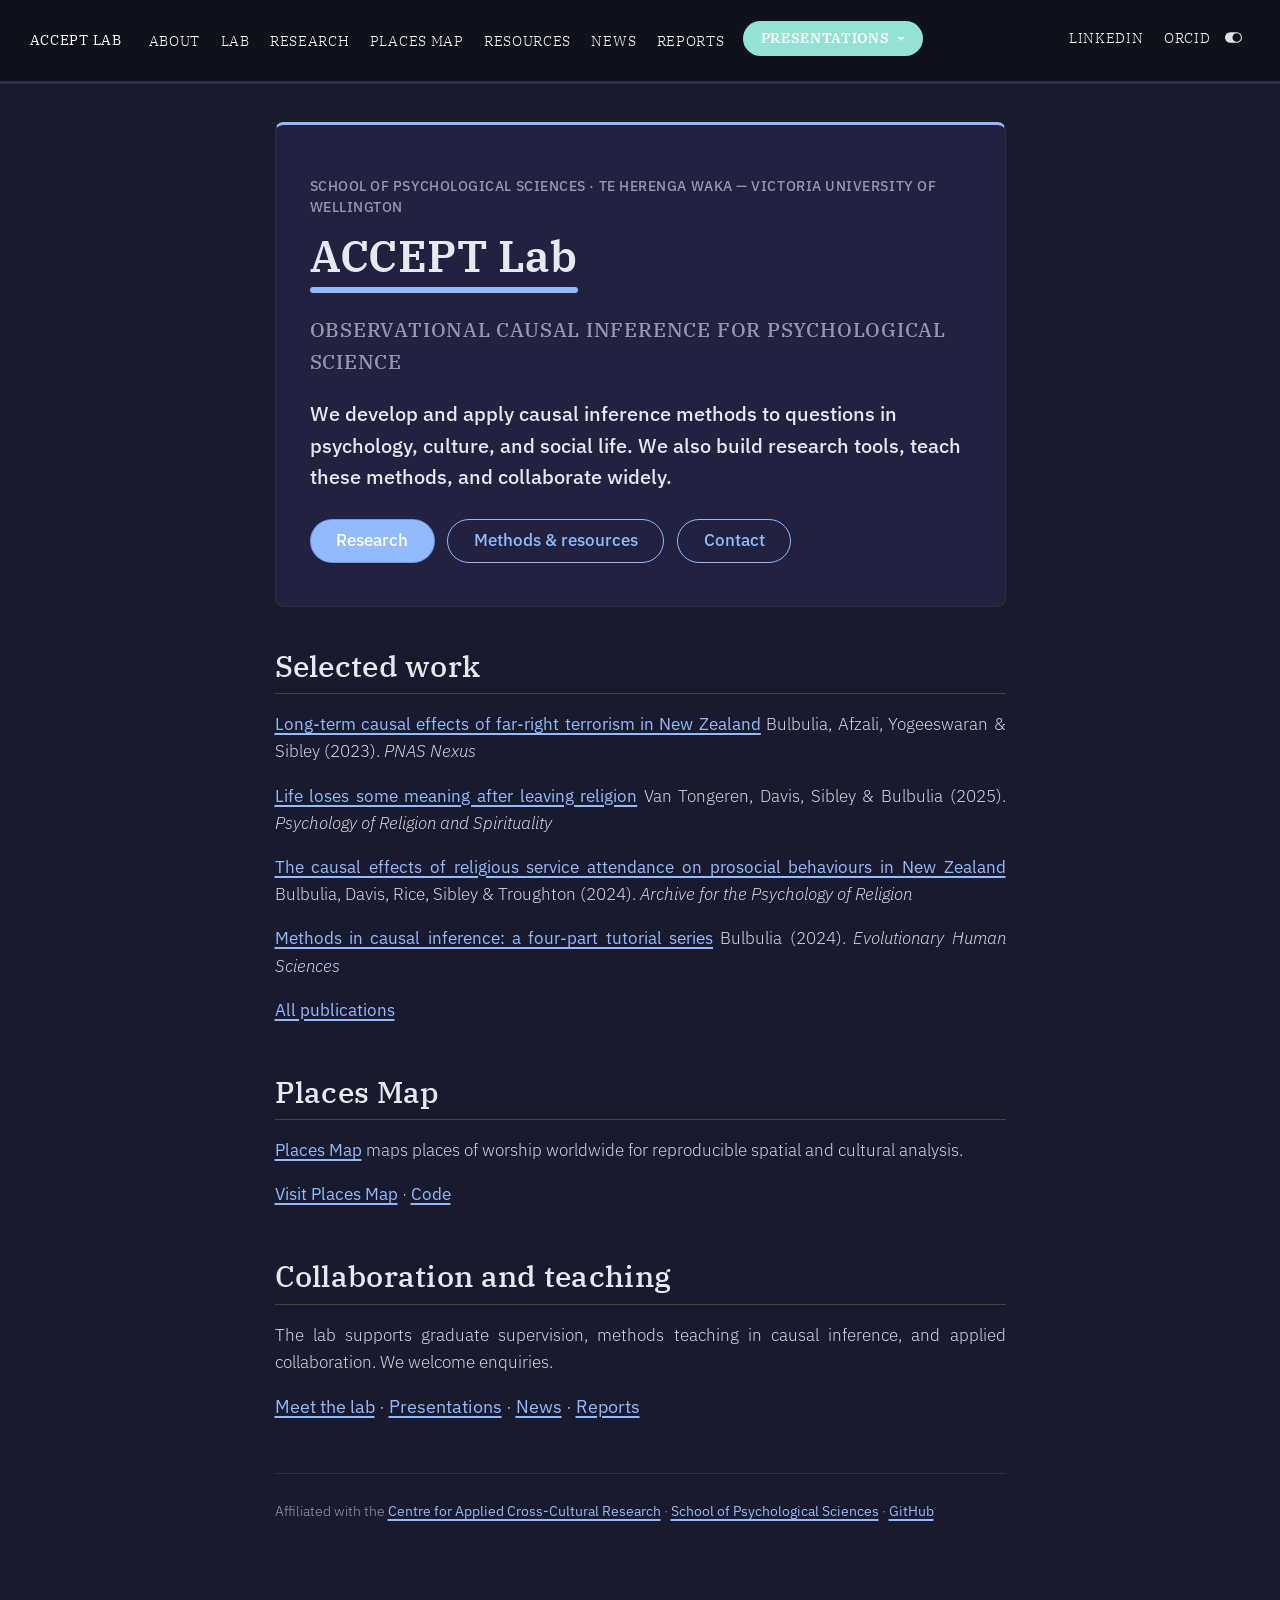
==== commit 36d611a6: "landigng with pubs" ====
--- a/docs/index.html
+++ b/docs/index.html
@@ -433,21 +433,24 @@
 <p><a href="./research.html" class="btn btn-primary">Research</a> <a href="./resources.html" class="btn btn-secondary">Methods &amp; resources</a> <a href="mailto:joseph.bulbulia@vuw.ac.nz" class="btn btn-secondary">Contact</a></p>
 </div>
 </div>
-<section id="research" class="level2">
-<h2 class="anchored" data-anchor-id="research">Research</h2>
-<p>We develop and teach methods for observational causal inference, including targeted learning, causal forests, and sensitivity analysis for unmeasured confounding. We apply these methods to questions about culture, religion, and social life, studying how belief, practice, community structure, and cultural setting shape behaviour and wellbeing across populations and time.</p>
-<p><a href="./resources.html#start-here-methods-in-causal-inference-series">Methods paper series</a> · <a href="./research.html">Research overview</a></p>
+<section id="selected-work" class="level2">
+<h2 class="anchored" data-anchor-id="selected-work">Selected work</h2>
+<p><a href="https://academic.oup.com/pnasnexus/article/2/8/pgad242/7244773">Long-term causal effects of far-right terrorism in New Zealand</a> Bulbulia, Afzali, Yogeeswaran &amp; Sibley (2023). <em>PNAS Nexus</em></p>
+<p><a href="https://psycnet.apa.org/record/2026-71076-001">Life loses some meaning after leaving religion</a> Van Tongeren, Davis, Sibley &amp; Bulbulia (2025). <em>Psychology of Religion and Spirituality</em></p>
+<p><a href="https://openaccess.wgtn.ac.nz/articles/journal_contribution/The_causal_effects_of_religious_service_attendance_on_prosocial_behaviours_in_New_Zealand_A_national_longitudinal_study/28386350">The causal effects of religious service attendance on prosocial behaviours in New Zealand</a> Bulbulia, Davis, Rice, Sibley &amp; Troughton (2024). <em>Archive for the Psychology of Religion</em></p>
+<p><a href="./resources.html#start-here-methods-in-causal-inference-series">Methods in causal inference: a four-part tutorial series</a> Bulbulia (2024). <em>Evolutionary Human Sciences</em></p>
+<p><a href="./research.html">All publications</a></p>
 </section>
 <section id="places-map" class="level2">
 <h2 class="anchored" data-anchor-id="places-map">Places Map</h2>
-<p><a href="https://www.placesmap.org/">Places Map</a> maps places of worship worldwide for reproducible spatial and cultural analysis, supporting research and public scholarship.</p>
+<p><a href="https://www.placesmap.org/">Places Map</a> maps places of worship worldwide for reproducible spatial and cultural analysis.</p>
 <p><a href="https://www.placesmap.org/">Visit Places Map</a> · <a href="https://github.com/go-bayes/places-of-worship">Code</a></p>
 </section>
 <section id="collaboration-and-teaching" class="level2">
 <h2 class="anchored" data-anchor-id="collaboration-and-teaching">Collaboration and teaching</h2>
-<p>The lab supports graduate supervision, methods teaching in causal inference, and applied collaboration with researchers, institutions, and policy partners. We welcome enquiries.</p>
+<p>The lab supports graduate supervision, methods teaching in causal inference, and applied collaboration. We welcome enquiries.</p>
 <div class="home-links">
-<p><a href="./team.html">Meet the lab</a> · <a href="./presentations.html">Presentations and talks</a> · <a href="./news.html">News</a> · <a href="./reports.html">Reports</a></p>
+<p><a href="./team.html">Meet the lab</a> · <a href="./presentations.html">Presentations</a> · <a href="./news.html">News</a> · <a href="./reports.html">Reports</a></p>
 </div>
 <div class="home-affiliation-line">
 <p>Affiliated with the <a href="https://www.wgtn.ac.nz/cacr">Centre for Applied Cross-Cultural Research</a> · <a href="https://www.wgtn.ac.nz/psyc">School of Psychological Sciences</a> · <a href="https://github.com/go-bayes">GitHub</a></p>
@@ -948,29 +951,39 @@
 <span id="cb1-16"><a href="#cb1-16" aria-hidden="true" tabindex="-1"></a><span class="dt">&lt;/</span><span class="kw">div</span><span class="dt">&gt;</span></span>
 <span id="cb1-17"><a href="#cb1-17" aria-hidden="true" tabindex="-1"></a>:::</span>
 <span id="cb1-18"><a href="#cb1-18" aria-hidden="true" tabindex="-1"></a></span>
-<span id="cb1-19"><a href="#cb1-19" aria-hidden="true" tabindex="-1"></a><span class="fu">## Research</span></span>
+<span id="cb1-19"><a href="#cb1-19" aria-hidden="true" tabindex="-1"></a><span class="fu">## Selected work</span></span>
 <span id="cb1-20"><a href="#cb1-20" aria-hidden="true" tabindex="-1"></a></span>
-<span id="cb1-21"><a href="#cb1-21" aria-hidden="true" tabindex="-1"></a>We develop and teach methods for observational causal inference, including targeted learning, causal forests, and sensitivity analysis for unmeasured confounding. We apply these methods to questions about culture, religion, and social life, studying how belief, practice, community structure, and cultural setting shape behaviour and wellbeing across populations and time.</span>
-<span id="cb1-22"><a href="#cb1-22" aria-hidden="true" tabindex="-1"></a></span>
-<span id="cb1-23"><a href="#cb1-23" aria-hidden="true" tabindex="-1"></a><span class="co">[</span><span class="ot">Methods paper series</span><span class="co">](resources.qmd#start-here-methods-in-causal-inference-series)</span> · <span class="co">[</span><span class="ot">Research overview</span><span class="co">](research.qmd)</span></span>
-<span id="cb1-24"><a href="#cb1-24" aria-hidden="true" tabindex="-1"></a></span>
-<span id="cb1-25"><a href="#cb1-25" aria-hidden="true" tabindex="-1"></a><span class="fu">## Places Map</span></span>
+<span id="cb1-21"><a href="#cb1-21" aria-hidden="true" tabindex="-1"></a><span class="co">[</span><span class="ot">Long-term causal effects of far-right terrorism in New Zealand</span><span class="co">](https://academic.oup.com/pnasnexus/article/2/8/pgad242/7244773)</span></span>
+<span id="cb1-22"><a href="#cb1-22" aria-hidden="true" tabindex="-1"></a>Bulbulia, Afzali, Yogeeswaran &amp; Sibley (2023). *PNAS Nexus*</span>
+<span id="cb1-23"><a href="#cb1-23" aria-hidden="true" tabindex="-1"></a></span>
+<span id="cb1-24"><a href="#cb1-24" aria-hidden="true" tabindex="-1"></a><span class="co">[</span><span class="ot">Life loses some meaning after leaving religion</span><span class="co">](https://psycnet.apa.org/record/2026-71076-001)</span></span>
+<span id="cb1-25"><a href="#cb1-25" aria-hidden="true" tabindex="-1"></a>Van Tongeren, Davis, Sibley &amp; Bulbulia (2025). *Psychology of Religion and Spirituality*</span>
 <span id="cb1-26"><a href="#cb1-26" aria-hidden="true" tabindex="-1"></a></span>
-<span id="cb1-27"><a href="#cb1-27" aria-hidden="true" tabindex="-1"></a><span class="co">[</span><span class="ot">Places Map</span><span class="co">](https://www.placesmap.org/)</span> maps places of worship worldwide for reproducible spatial and cultural analysis, supporting research and public scholarship.</span>
-<span id="cb1-28"><a href="#cb1-28" aria-hidden="true" tabindex="-1"></a></span>
-<span id="cb1-29"><a href="#cb1-29" aria-hidden="true" tabindex="-1"></a><span class="co">[</span><span class="ot">Visit Places Map</span><span class="co">](https://www.placesmap.org/)</span> · <span class="co">[</span><span class="ot">Code</span><span class="co">](https://github.com/go-bayes/places-of-worship)</span></span>
-<span id="cb1-30"><a href="#cb1-30" aria-hidden="true" tabindex="-1"></a></span>
-<span id="cb1-31"><a href="#cb1-31" aria-hidden="true" tabindex="-1"></a><span class="fu">## Collaboration and teaching</span></span>
+<span id="cb1-27"><a href="#cb1-27" aria-hidden="true" tabindex="-1"></a><span class="co">[</span><span class="ot">The causal effects of religious service attendance on prosocial behaviours in New Zealand</span><span class="co">](https://openaccess.wgtn.ac.nz/articles/journal_contribution/The_causal_effects_of_religious_service_attendance_on_prosocial_behaviours_in_New_Zealand_A_national_longitudinal_study/28386350)</span></span>
+<span id="cb1-28"><a href="#cb1-28" aria-hidden="true" tabindex="-1"></a>Bulbulia, Davis, Rice, Sibley &amp; Troughton (2024). *Archive for the Psychology of Religion*</span>
+<span id="cb1-29"><a href="#cb1-29" aria-hidden="true" tabindex="-1"></a></span>
+<span id="cb1-30"><a href="#cb1-30" aria-hidden="true" tabindex="-1"></a><span class="co">[</span><span class="ot">Methods in causal inference: a four-part tutorial series</span><span class="co">](resources.qmd#start-here-methods-in-causal-inference-series)</span></span>
+<span id="cb1-31"><a href="#cb1-31" aria-hidden="true" tabindex="-1"></a>Bulbulia (2024). *Evolutionary Human Sciences*</span>
 <span id="cb1-32"><a href="#cb1-32" aria-hidden="true" tabindex="-1"></a></span>
-<span id="cb1-33"><a href="#cb1-33" aria-hidden="true" tabindex="-1"></a>The lab supports graduate supervision, methods teaching in causal inference, and applied collaboration with researchers, institutions, and policy partners. We welcome enquiries.</span>
+<span id="cb1-33"><a href="#cb1-33" aria-hidden="true" tabindex="-1"></a><span class="co">[</span><span class="ot">All publications</span><span class="co">](research.qmd)</span></span>
 <span id="cb1-34"><a href="#cb1-34" aria-hidden="true" tabindex="-1"></a></span>
-<span id="cb1-35"><a href="#cb1-35" aria-hidden="true" tabindex="-1"></a>::: {.home-links}</span>
-<span id="cb1-36"><a href="#cb1-36" aria-hidden="true" tabindex="-1"></a><span class="co">[</span><span class="ot">Meet the lab</span><span class="co">](team.qmd)</span> · <span class="co">[</span><span class="ot">Presentations and talks</span><span class="co">](presentations.qmd)</span> · <span class="co">[</span><span class="ot">News</span><span class="co">](news.qmd)</span> · <span class="co">[</span><span class="ot">Reports</span><span class="co">](reports.qmd)</span></span>
-<span id="cb1-37"><a href="#cb1-37" aria-hidden="true" tabindex="-1"></a>:::</span>
+<span id="cb1-35"><a href="#cb1-35" aria-hidden="true" tabindex="-1"></a><span class="fu">## Places Map</span></span>
+<span id="cb1-36"><a href="#cb1-36" aria-hidden="true" tabindex="-1"></a></span>
+<span id="cb1-37"><a href="#cb1-37" aria-hidden="true" tabindex="-1"></a><span class="co">[</span><span class="ot">Places Map</span><span class="co">](https://www.placesmap.org/)</span> maps places of worship worldwide for reproducible spatial and cultural analysis.</span>
 <span id="cb1-38"><a href="#cb1-38" aria-hidden="true" tabindex="-1"></a></span>
-<span id="cb1-39"><a href="#cb1-39" aria-hidden="true" tabindex="-1"></a>::: {.home-affiliation-line}</span>
-<span id="cb1-40"><a href="#cb1-40" aria-hidden="true" tabindex="-1"></a>Affiliated with the <span class="co">[</span><span class="ot">Centre for Applied Cross-Cultural Research</span><span class="co">](https://www.wgtn.ac.nz/cacr)</span> · <span class="co">[</span><span class="ot">School of Psychological Sciences</span><span class="co">](https://www.wgtn.ac.nz/psyc)</span> · <span class="co">[</span><span class="ot">GitHub</span><span class="co">](https://github.com/go-bayes)</span></span>
-<span id="cb1-41"><a href="#cb1-41" aria-hidden="true" tabindex="-1"></a>:::</span></code></pre></div><button title="Copy to Clipboard" class="code-copy-button" data-in-quarto-modal=""><i class="bi"></i></button></div>
+<span id="cb1-39"><a href="#cb1-39" aria-hidden="true" tabindex="-1"></a><span class="co">[</span><span class="ot">Visit Places Map</span><span class="co">](https://www.placesmap.org/)</span> · <span class="co">[</span><span class="ot">Code</span><span class="co">](https://github.com/go-bayes/places-of-worship)</span></span>
+<span id="cb1-40"><a href="#cb1-40" aria-hidden="true" tabindex="-1"></a></span>
+<span id="cb1-41"><a href="#cb1-41" aria-hidden="true" tabindex="-1"></a><span class="fu">## Collaboration and teaching</span></span>
+<span id="cb1-42"><a href="#cb1-42" aria-hidden="true" tabindex="-1"></a></span>
+<span id="cb1-43"><a href="#cb1-43" aria-hidden="true" tabindex="-1"></a>The lab supports graduate supervision, methods teaching in causal inference, and applied collaboration. We welcome enquiries.</span>
+<span id="cb1-44"><a href="#cb1-44" aria-hidden="true" tabindex="-1"></a></span>
+<span id="cb1-45"><a href="#cb1-45" aria-hidden="true" tabindex="-1"></a>::: {.home-links}</span>
+<span id="cb1-46"><a href="#cb1-46" aria-hidden="true" tabindex="-1"></a><span class="co">[</span><span class="ot">Meet the lab</span><span class="co">](team.qmd)</span> · <span class="co">[</span><span class="ot">Presentations</span><span class="co">](presentations.qmd)</span> · <span class="co">[</span><span class="ot">News</span><span class="co">](news.qmd)</span> · <span class="co">[</span><span class="ot">Reports</span><span class="co">](reports.qmd)</span></span>
+<span id="cb1-47"><a href="#cb1-47" aria-hidden="true" tabindex="-1"></a>:::</span>
+<span id="cb1-48"><a href="#cb1-48" aria-hidden="true" tabindex="-1"></a></span>
+<span id="cb1-49"><a href="#cb1-49" aria-hidden="true" tabindex="-1"></a>::: {.home-affiliation-line}</span>
+<span id="cb1-50"><a href="#cb1-50" aria-hidden="true" tabindex="-1"></a>Affiliated with the <span class="co">[</span><span class="ot">Centre for Applied Cross-Cultural Research</span><span class="co">](https://www.wgtn.ac.nz/cacr)</span> · <span class="co">[</span><span class="ot">School of Psychological Sciences</span><span class="co">](https://www.wgtn.ac.nz/psyc)</span> · <span class="co">[</span><span class="ot">GitHub</span><span class="co">](https://github.com/go-bayes)</span></span>
+<span id="cb1-51"><a href="#cb1-51" aria-hidden="true" tabindex="-1"></a>:::</span></code></pre></div><button title="Copy to Clipboard" class="code-copy-button" data-in-quarto-modal=""><i class="bi"></i></button></div>
 </div></div></div></div></div>
 </div> <!-- /content -->
 
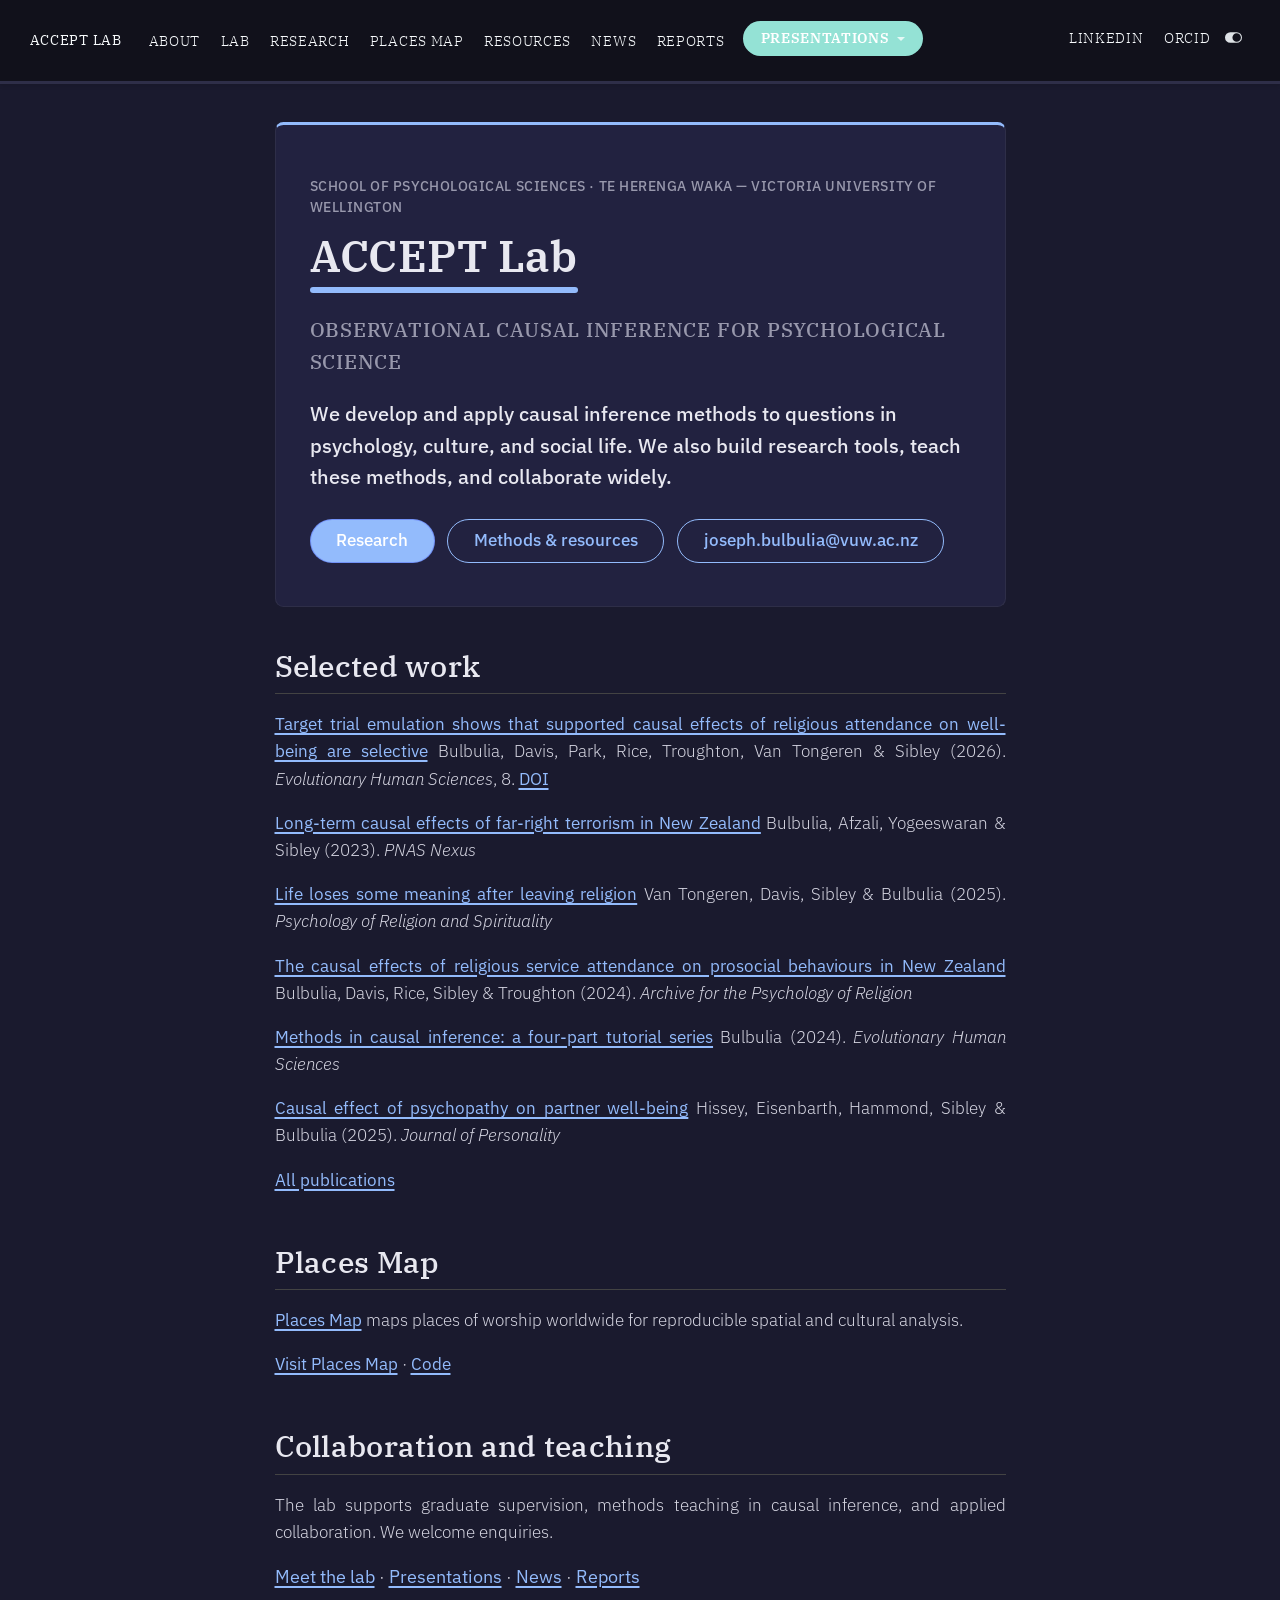
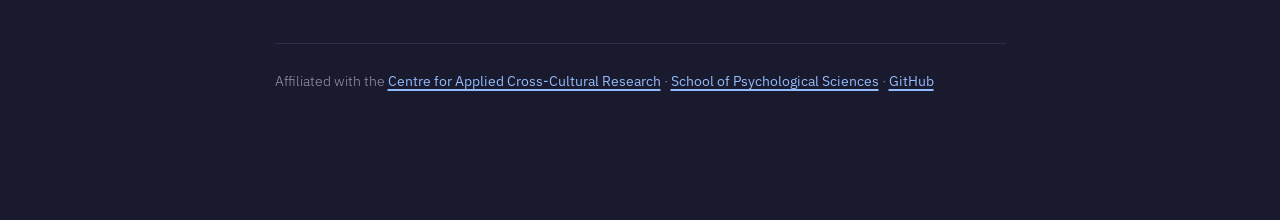
==== commit 95e0fd49: "added pubs to research" ====
--- a/docs/index.html
+++ b/docs/index.html
@@ -430,15 +430,17 @@
 We develop and apply causal inference methods to questions in psychology, culture, and social life. We also build research tools, teach these methods, and collaborate widely.
 </p>
 <div class="hero-actions">
-<p><a href="./research.html" class="btn btn-primary">Research</a> <a href="./resources.html" class="btn btn-secondary">Methods &amp; resources</a> <a href="mailto:joseph.bulbulia@vuw.ac.nz" class="btn btn-secondary">Contact</a></p>
+<p><a href="./research.html" class="btn btn-primary">Research</a> <a href="./resources.html" class="btn btn-secondary">Methods &amp; resources</a> <span class="btn btn-secondary">joseph.bulbulia@vuw.ac.nz</span></p>
 </div>
 </div>
 <section id="selected-work" class="level2">
 <h2 class="anchored" data-anchor-id="selected-work">Selected work</h2>
+<p><a href="https://doi.org/10.1017/ehs.2026.10043">Target trial emulation shows that supported causal effects of religious attendance on well-being are selective</a> Bulbulia, Davis, Park, Rice, Troughton, Van Tongeren &amp; Sibley (2026). <em>Evolutionary Human Sciences</em>, 8. <a href="https://doi.org/10.1017/ehs.2026.10043">DOI</a></p>
 <p><a href="https://academic.oup.com/pnasnexus/article/2/8/pgad242/7244773">Long-term causal effects of far-right terrorism in New Zealand</a> Bulbulia, Afzali, Yogeeswaran &amp; Sibley (2023). <em>PNAS Nexus</em></p>
 <p><a href="https://psycnet.apa.org/record/2026-71076-001">Life loses some meaning after leaving religion</a> Van Tongeren, Davis, Sibley &amp; Bulbulia (2025). <em>Psychology of Religion and Spirituality</em></p>
 <p><a href="https://openaccess.wgtn.ac.nz/articles/journal_contribution/The_causal_effects_of_religious_service_attendance_on_prosocial_behaviours_in_New_Zealand_A_national_longitudinal_study/28386350">The causal effects of religious service attendance on prosocial behaviours in New Zealand</a> Bulbulia, Davis, Rice, Sibley &amp; Troughton (2024). <em>Archive for the Psychology of Religion</em></p>
 <p><a href="./resources.html#start-here-methods-in-causal-inference-series">Methods in causal inference: a four-part tutorial series</a> Bulbulia (2024). <em>Evolutionary Human Sciences</em></p>
+<p><a href="https://doi.org/10.1111/jopy.70042">Causal effect of psychopathy on partner well-being</a> Hissey, Eisenbarth, Hammond, Sibley &amp; Bulbulia (2025). <em>Journal of Personality</em></p>
 <p><a href="./research.html">All publications</a></p>
 </section>
 <section id="places-map" class="level2">
@@ -947,43 +949,49 @@
 <span id="cb1-12"><a href="#cb1-12" aria-hidden="true" tabindex="-1"></a><span class="dt">&lt;</span><span class="kw">div</span><span class="ot"> class</span><span class="op">=</span><span class="st">"hero-actions"</span><span class="dt">&gt;</span></span>
 <span id="cb1-13"><a href="#cb1-13" aria-hidden="true" tabindex="-1"></a><span class="dt">&lt;</span><span class="kw">a</span><span class="ot"> href</span><span class="op">=</span><span class="st">"research.qmd"</span><span class="ot"> class</span><span class="op">=</span><span class="st">"btn btn-primary"</span><span class="dt">&gt;</span>Research<span class="dt">&lt;/</span><span class="kw">a</span><span class="dt">&gt;</span></span>
 <span id="cb1-14"><a href="#cb1-14" aria-hidden="true" tabindex="-1"></a><span class="dt">&lt;</span><span class="kw">a</span><span class="ot"> href</span><span class="op">=</span><span class="st">"resources.qmd"</span><span class="ot"> class</span><span class="op">=</span><span class="st">"btn btn-secondary"</span><span class="dt">&gt;</span>Methods &amp; resources<span class="dt">&lt;/</span><span class="kw">a</span><span class="dt">&gt;</span></span>
-<span id="cb1-15"><a href="#cb1-15" aria-hidden="true" tabindex="-1"></a><span class="dt">&lt;</span><span class="kw">a</span><span class="ot"> href</span><span class="op">=</span><span class="st">"mailto:joseph.bulbulia@vuw.ac.nz"</span><span class="ot"> class</span><span class="op">=</span><span class="st">"btn btn-secondary"</span><span class="dt">&gt;</span>Contact<span class="dt">&lt;/</span><span class="kw">a</span><span class="dt">&gt;</span></span>
+<span id="cb1-15"><a href="#cb1-15" aria-hidden="true" tabindex="-1"></a><span class="dt">&lt;</span><span class="kw">span</span><span class="ot"> class</span><span class="op">=</span><span class="st">"btn btn-secondary"</span><span class="dt">&gt;</span>joseph.bulbulia@vuw.ac.nz<span class="dt">&lt;/</span><span class="kw">span</span><span class="dt">&gt;</span></span>
 <span id="cb1-16"><a href="#cb1-16" aria-hidden="true" tabindex="-1"></a><span class="dt">&lt;/</span><span class="kw">div</span><span class="dt">&gt;</span></span>
 <span id="cb1-17"><a href="#cb1-17" aria-hidden="true" tabindex="-1"></a>:::</span>
 <span id="cb1-18"><a href="#cb1-18" aria-hidden="true" tabindex="-1"></a></span>
 <span id="cb1-19"><a href="#cb1-19" aria-hidden="true" tabindex="-1"></a><span class="fu">## Selected work</span></span>
 <span id="cb1-20"><a href="#cb1-20" aria-hidden="true" tabindex="-1"></a></span>
-<span id="cb1-21"><a href="#cb1-21" aria-hidden="true" tabindex="-1"></a><span class="co">[</span><span class="ot">Long-term causal effects of far-right terrorism in New Zealand</span><span class="co">](https://academic.oup.com/pnasnexus/article/2/8/pgad242/7244773)</span></span>
-<span id="cb1-22"><a href="#cb1-22" aria-hidden="true" tabindex="-1"></a>Bulbulia, Afzali, Yogeeswaran &amp; Sibley (2023). *PNAS Nexus*</span>
+<span id="cb1-21"><a href="#cb1-21" aria-hidden="true" tabindex="-1"></a><span class="co">[</span><span class="ot">Target trial emulation shows that supported causal effects of religious attendance on well-being are selective</span><span class="co">](https://doi.org/10.1017/ehs.2026.10043)</span></span>
+<span id="cb1-22"><a href="#cb1-22" aria-hidden="true" tabindex="-1"></a>Bulbulia, Davis, Park, Rice, Troughton, Van Tongeren &amp; Sibley (2026). *Evolutionary Human Sciences*, 8. <span class="co">[</span><span class="ot">DOI</span><span class="co">](https://doi.org/10.1017/ehs.2026.10043)</span></span>
 <span id="cb1-23"><a href="#cb1-23" aria-hidden="true" tabindex="-1"></a></span>
-<span id="cb1-24"><a href="#cb1-24" aria-hidden="true" tabindex="-1"></a><span class="co">[</span><span class="ot">Life loses some meaning after leaving religion</span><span class="co">](https://psycnet.apa.org/record/2026-71076-001)</span></span>
-<span id="cb1-25"><a href="#cb1-25" aria-hidden="true" tabindex="-1"></a>Van Tongeren, Davis, Sibley &amp; Bulbulia (2025). *Psychology of Religion and Spirituality*</span>
+<span id="cb1-24"><a href="#cb1-24" aria-hidden="true" tabindex="-1"></a><span class="co">[</span><span class="ot">Long-term causal effects of far-right terrorism in New Zealand</span><span class="co">](https://academic.oup.com/pnasnexus/article/2/8/pgad242/7244773)</span></span>
+<span id="cb1-25"><a href="#cb1-25" aria-hidden="true" tabindex="-1"></a>Bulbulia, Afzali, Yogeeswaran &amp; Sibley (2023). *PNAS Nexus*</span>
 <span id="cb1-26"><a href="#cb1-26" aria-hidden="true" tabindex="-1"></a></span>
-<span id="cb1-27"><a href="#cb1-27" aria-hidden="true" tabindex="-1"></a><span class="co">[</span><span class="ot">The causal effects of religious service attendance on prosocial behaviours in New Zealand</span><span class="co">](https://openaccess.wgtn.ac.nz/articles/journal_contribution/The_causal_effects_of_religious_service_attendance_on_prosocial_behaviours_in_New_Zealand_A_national_longitudinal_study/28386350)</span></span>
-<span id="cb1-28"><a href="#cb1-28" aria-hidden="true" tabindex="-1"></a>Bulbulia, Davis, Rice, Sibley &amp; Troughton (2024). *Archive for the Psychology of Religion*</span>
+<span id="cb1-27"><a href="#cb1-27" aria-hidden="true" tabindex="-1"></a><span class="co">[</span><span class="ot">Life loses some meaning after leaving religion</span><span class="co">](https://psycnet.apa.org/record/2026-71076-001)</span></span>
+<span id="cb1-28"><a href="#cb1-28" aria-hidden="true" tabindex="-1"></a>Van Tongeren, Davis, Sibley &amp; Bulbulia (2025). *Psychology of Religion and Spirituality*</span>
 <span id="cb1-29"><a href="#cb1-29" aria-hidden="true" tabindex="-1"></a></span>
-<span id="cb1-30"><a href="#cb1-30" aria-hidden="true" tabindex="-1"></a><span class="co">[</span><span class="ot">Methods in causal inference: a four-part tutorial series</span><span class="co">](resources.qmd#start-here-methods-in-causal-inference-series)</span></span>
-<span id="cb1-31"><a href="#cb1-31" aria-hidden="true" tabindex="-1"></a>Bulbulia (2024). *Evolutionary Human Sciences*</span>
+<span id="cb1-30"><a href="#cb1-30" aria-hidden="true" tabindex="-1"></a><span class="co">[</span><span class="ot">The causal effects of religious service attendance on prosocial behaviours in New Zealand</span><span class="co">](https://openaccess.wgtn.ac.nz/articles/journal_contribution/The_causal_effects_of_religious_service_attendance_on_prosocial_behaviours_in_New_Zealand_A_national_longitudinal_study/28386350)</span></span>
+<span id="cb1-31"><a href="#cb1-31" aria-hidden="true" tabindex="-1"></a>Bulbulia, Davis, Rice, Sibley &amp; Troughton (2024). *Archive for the Psychology of Religion*</span>
 <span id="cb1-32"><a href="#cb1-32" aria-hidden="true" tabindex="-1"></a></span>
-<span id="cb1-33"><a href="#cb1-33" aria-hidden="true" tabindex="-1"></a><span class="co">[</span><span class="ot">All publications</span><span class="co">](research.qmd)</span></span>
-<span id="cb1-34"><a href="#cb1-34" aria-hidden="true" tabindex="-1"></a></span>
-<span id="cb1-35"><a href="#cb1-35" aria-hidden="true" tabindex="-1"></a><span class="fu">## Places Map</span></span>
-<span id="cb1-36"><a href="#cb1-36" aria-hidden="true" tabindex="-1"></a></span>
-<span id="cb1-37"><a href="#cb1-37" aria-hidden="true" tabindex="-1"></a><span class="co">[</span><span class="ot">Places Map</span><span class="co">](https://www.placesmap.org/)</span> maps places of worship worldwide for reproducible spatial and cultural analysis.</span>
+<span id="cb1-33"><a href="#cb1-33" aria-hidden="true" tabindex="-1"></a><span class="co">[</span><span class="ot">Methods in causal inference: a four-part tutorial series</span><span class="co">](resources.qmd#start-here-methods-in-causal-inference-series)</span></span>
+<span id="cb1-34"><a href="#cb1-34" aria-hidden="true" tabindex="-1"></a>Bulbulia (2024). *Evolutionary Human Sciences*</span>
+<span id="cb1-35"><a href="#cb1-35" aria-hidden="true" tabindex="-1"></a></span>
+<span id="cb1-36"><a href="#cb1-36" aria-hidden="true" tabindex="-1"></a><span class="co">[</span><span class="ot">Causal effect of psychopathy on partner well-being</span><span class="co">](https://doi.org/10.1111/jopy.70042)</span></span>
+<span id="cb1-37"><a href="#cb1-37" aria-hidden="true" tabindex="-1"></a>Hissey, Eisenbarth, Hammond, Sibley &amp; Bulbulia (2025). *Journal of Personality*</span>
 <span id="cb1-38"><a href="#cb1-38" aria-hidden="true" tabindex="-1"></a></span>
-<span id="cb1-39"><a href="#cb1-39" aria-hidden="true" tabindex="-1"></a><span class="co">[</span><span class="ot">Visit Places Map</span><span class="co">](https://www.placesmap.org/)</span> · <span class="co">[</span><span class="ot">Code</span><span class="co">](https://github.com/go-bayes/places-of-worship)</span></span>
+<span id="cb1-39"><a href="#cb1-39" aria-hidden="true" tabindex="-1"></a><span class="co">[</span><span class="ot">All publications</span><span class="co">](research.qmd)</span></span>
 <span id="cb1-40"><a href="#cb1-40" aria-hidden="true" tabindex="-1"></a></span>
-<span id="cb1-41"><a href="#cb1-41" aria-hidden="true" tabindex="-1"></a><span class="fu">## Collaboration and teaching</span></span>
+<span id="cb1-41"><a href="#cb1-41" aria-hidden="true" tabindex="-1"></a><span class="fu">## Places Map</span></span>
 <span id="cb1-42"><a href="#cb1-42" aria-hidden="true" tabindex="-1"></a></span>
-<span id="cb1-43"><a href="#cb1-43" aria-hidden="true" tabindex="-1"></a>The lab supports graduate supervision, methods teaching in causal inference, and applied collaboration. We welcome enquiries.</span>
+<span id="cb1-43"><a href="#cb1-43" aria-hidden="true" tabindex="-1"></a><span class="co">[</span><span class="ot">Places Map</span><span class="co">](https://www.placesmap.org/)</span> maps places of worship worldwide for reproducible spatial and cultural analysis.</span>
 <span id="cb1-44"><a href="#cb1-44" aria-hidden="true" tabindex="-1"></a></span>
-<span id="cb1-45"><a href="#cb1-45" aria-hidden="true" tabindex="-1"></a>::: {.home-links}</span>
-<span id="cb1-46"><a href="#cb1-46" aria-hidden="true" tabindex="-1"></a><span class="co">[</span><span class="ot">Meet the lab</span><span class="co">](team.qmd)</span> · <span class="co">[</span><span class="ot">Presentations</span><span class="co">](presentations.qmd)</span> · <span class="co">[</span><span class="ot">News</span><span class="co">](news.qmd)</span> · <span class="co">[</span><span class="ot">Reports</span><span class="co">](reports.qmd)</span></span>
-<span id="cb1-47"><a href="#cb1-47" aria-hidden="true" tabindex="-1"></a>:::</span>
+<span id="cb1-45"><a href="#cb1-45" aria-hidden="true" tabindex="-1"></a><span class="co">[</span><span class="ot">Visit Places Map</span><span class="co">](https://www.placesmap.org/)</span> · <span class="co">[</span><span class="ot">Code</span><span class="co">](https://github.com/go-bayes/places-of-worship)</span></span>
+<span id="cb1-46"><a href="#cb1-46" aria-hidden="true" tabindex="-1"></a></span>
+<span id="cb1-47"><a href="#cb1-47" aria-hidden="true" tabindex="-1"></a><span class="fu">## Collaboration and teaching</span></span>
 <span id="cb1-48"><a href="#cb1-48" aria-hidden="true" tabindex="-1"></a></span>
-<span id="cb1-49"><a href="#cb1-49" aria-hidden="true" tabindex="-1"></a>::: {.home-affiliation-line}</span>
-<span id="cb1-50"><a href="#cb1-50" aria-hidden="true" tabindex="-1"></a>Affiliated with the <span class="co">[</span><span class="ot">Centre for Applied Cross-Cultural Research</span><span class="co">](https://www.wgtn.ac.nz/cacr)</span> · <span class="co">[</span><span class="ot">School of Psychological Sciences</span><span class="co">](https://www.wgtn.ac.nz/psyc)</span> · <span class="co">[</span><span class="ot">GitHub</span><span class="co">](https://github.com/go-bayes)</span></span>
-<span id="cb1-51"><a href="#cb1-51" aria-hidden="true" tabindex="-1"></a>:::</span></code></pre></div><button title="Copy to Clipboard" class="code-copy-button" data-in-quarto-modal=""><i class="bi"></i></button></div>
+<span id="cb1-49"><a href="#cb1-49" aria-hidden="true" tabindex="-1"></a>The lab supports graduate supervision, methods teaching in causal inference, and applied collaboration. We welcome enquiries.</span>
+<span id="cb1-50"><a href="#cb1-50" aria-hidden="true" tabindex="-1"></a></span>
+<span id="cb1-51"><a href="#cb1-51" aria-hidden="true" tabindex="-1"></a>::: {.home-links}</span>
+<span id="cb1-52"><a href="#cb1-52" aria-hidden="true" tabindex="-1"></a><span class="co">[</span><span class="ot">Meet the lab</span><span class="co">](team.qmd)</span> · <span class="co">[</span><span class="ot">Presentations</span><span class="co">](presentations.qmd)</span> · <span class="co">[</span><span class="ot">News</span><span class="co">](news.qmd)</span> · <span class="co">[</span><span class="ot">Reports</span><span class="co">](reports.qmd)</span></span>
+<span id="cb1-53"><a href="#cb1-53" aria-hidden="true" tabindex="-1"></a>:::</span>
+<span id="cb1-54"><a href="#cb1-54" aria-hidden="true" tabindex="-1"></a></span>
+<span id="cb1-55"><a href="#cb1-55" aria-hidden="true" tabindex="-1"></a>::: {.home-affiliation-line}</span>
+<span id="cb1-56"><a href="#cb1-56" aria-hidden="true" tabindex="-1"></a>Affiliated with the <span class="co">[</span><span class="ot">Centre for Applied Cross-Cultural Research</span><span class="co">](https://www.wgtn.ac.nz/cacr)</span> · <span class="co">[</span><span class="ot">School of Psychological Sciences</span><span class="co">](https://www.wgtn.ac.nz/psyc)</span> · <span class="co">[</span><span class="ot">GitHub</span><span class="co">](https://github.com/go-bayes)</span></span>
+<span id="cb1-57"><a href="#cb1-57" aria-hidden="true" tabindex="-1"></a>:::</span></code></pre></div><button title="Copy to Clipboard" class="code-copy-button" data-in-quarto-modal=""><i class="bi"></i></button></div>
 </div></div></div></div></div>
 </div> <!-- /content -->
 
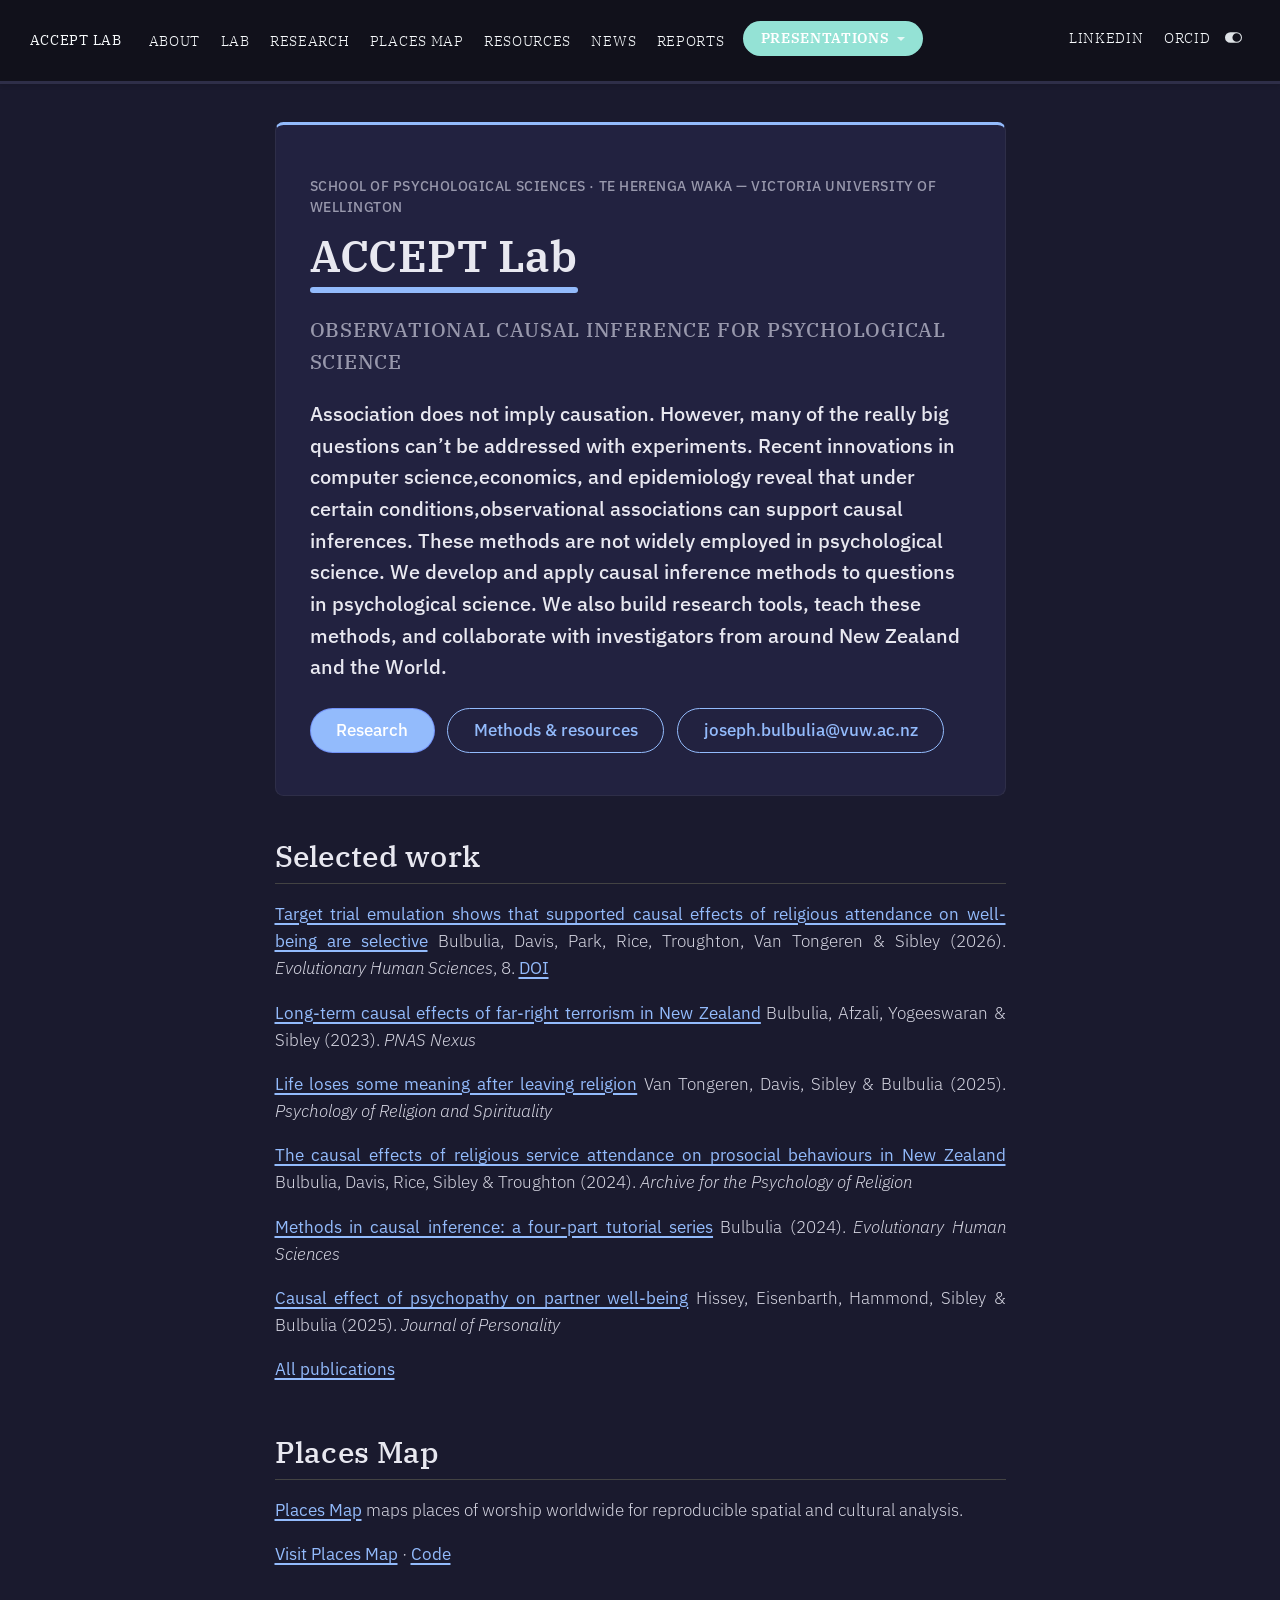
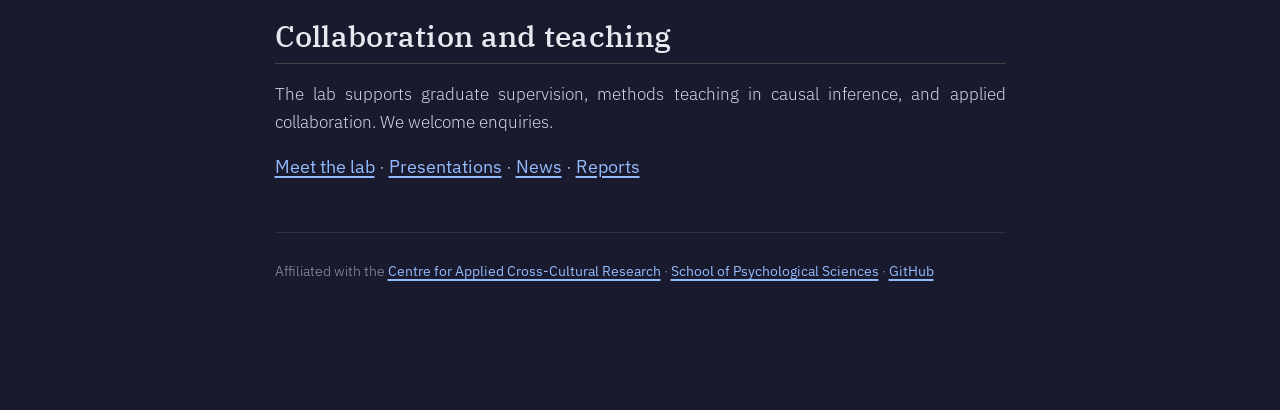
==== commit 66642538: "update lab site" ====
--- a/docs/index.html
+++ b/docs/index.html
@@ -2,7 +2,7 @@
 <html xmlns="http://www.w3.org/1999/xhtml" lang="en" xml:lang="en"><head>
 
 <meta charset="utf-8">
-<meta name="generator" content="quarto-1.9.36">
+<meta name="generator" content="quarto-1.9.37">
 
 <meta name="viewport" content="width=device-width, initial-scale=1.0, user-scalable=yes">
 
@@ -75,8 +75,8 @@
 <script src="site_libs/quarto-html/tippy.umd.min.js"></script>
 <script src="site_libs/quarto-html/anchor.min.js"></script>
 <link href="site_libs/quarto-html/tippy.css" rel="stylesheet">
-<link href="site_libs/quarto-html/quarto-syntax-highlighting-845c23b38eaddc0f92fda52bfe77a8c8.css" rel="stylesheet" class="quarto-color-scheme" id="quarto-text-highlighting-styles">
-<link href="site_libs/quarto-html/quarto-syntax-highlighting-dark-f418161beb48e0141c760e455f12af2c.css" rel="stylesheet" class="quarto-color-scheme quarto-color-alternate" id="quarto-text-highlighting-styles">
+<link href="site_libs/quarto-html/quarto-syntax-highlighting-7f8f88aac4f3542376d5c11b86a4c14d.css" rel="stylesheet" class="quarto-color-scheme" id="quarto-text-highlighting-styles">
+<link href="site_libs/quarto-html/quarto-syntax-highlighting-dark-d0ae9245876894da5ac7e18953ecc5cc.css" rel="stylesheet" class="quarto-color-scheme quarto-color-alternate" id="quarto-text-highlighting-styles">
 <script src="site_libs/bootstrap/bootstrap.min.js"></script>
 <link href="site_libs/bootstrap/bootstrap-icons.css" rel="stylesheet">
 <link href="site_libs/bootstrap/bootstrap-b0e73cb451bbb7631af6acf6dae58723.min.css" rel="stylesheet" append-hash="true" class="quarto-color-scheme" id="quarto-bootstrap" data-mode="light">
@@ -427,7 +427,7 @@
 Observational causal inference for psychological science
 </p>
 <p class="hero-lede">
-We develop and apply causal inference methods to questions in psychology, culture, and social life. We also build research tools, teach these methods, and collaborate widely.
+Association does not imply causation. However, many of the really big questions can’t be addressed with experiments. Recent innovations in computer science,economics, and epidemiology reveal that under certain conditions,observational associations can support causal inferences. These methods are not widely employed in psychological science. We develop and apply causal inference methods to questions in psychological science. We also build research tools, teach these methods, and collaborate with investigators from around New Zealand and the World.
 </p>
 <div class="hero-actions">
 <p><a href="./research.html" class="btn btn-primary">Research</a> <a href="./resources.html" class="btn btn-secondary">Methods &amp; resources</a> <span class="btn btn-secondary">joseph.bulbulia@vuw.ac.nz</span></p>
@@ -945,7 +945,7 @@
 <span id="cb1-8"><a href="#cb1-8" aria-hidden="true" tabindex="-1"></a><span class="dt">&lt;</span><span class="kw">p</span><span class="ot"> class</span><span class="op">=</span><span class="st">"hero-affiliation"</span><span class="dt">&gt;</span>School of Psychological Sciences · Te Herenga Waka — Victoria University of Wellington<span class="dt">&lt;/</span><span class="kw">p</span><span class="dt">&gt;</span></span>
 <span id="cb1-9"><a href="#cb1-9" aria-hidden="true" tabindex="-1"></a><span class="dt">&lt;</span><span class="kw">h1</span><span class="ot"> class</span><span class="op">=</span><span class="st">"hero-title"</span><span class="dt">&gt;</span>ACCEPT Lab<span class="dt">&lt;/</span><span class="kw">h1</span><span class="dt">&gt;</span></span>
 <span id="cb1-10"><a href="#cb1-10" aria-hidden="true" tabindex="-1"></a><span class="dt">&lt;</span><span class="kw">p</span><span class="ot"> class</span><span class="op">=</span><span class="st">"hero-descriptor"</span><span class="dt">&gt;</span>Observational causal inference for psychological science<span class="dt">&lt;/</span><span class="kw">p</span><span class="dt">&gt;</span></span>
-<span id="cb1-11"><a href="#cb1-11" aria-hidden="true" tabindex="-1"></a><span class="dt">&lt;</span><span class="kw">p</span><span class="ot"> class</span><span class="op">=</span><span class="st">"hero-lede"</span><span class="dt">&gt;</span>We develop and apply causal inference methods to questions in psychology, culture, and social life. We also build research tools, teach these methods, and collaborate widely.<span class="dt">&lt;/</span><span class="kw">p</span><span class="dt">&gt;</span></span>
+<span id="cb1-11"><a href="#cb1-11" aria-hidden="true" tabindex="-1"></a><span class="dt">&lt;</span><span class="kw">p</span><span class="ot"> class</span><span class="op">=</span><span class="st">"hero-lede"</span><span class="dt">&gt;</span>Association does not imply causation. However, many of the really big questions can't be addressed with experiments. Recent innovations in computer science,economics, and epidemiology reveal that under certain conditions,observational associations can support causal inferences. These methods are not widely employed in psychological science. We develop and apply causal inference methods to questions in psychological science. We also build research tools, teach these methods, and collaborate with investigators from around New Zealand and the World.<span class="dt">&lt;/</span><span class="kw">p</span><span class="dt">&gt;</span></span>
 <span id="cb1-12"><a href="#cb1-12" aria-hidden="true" tabindex="-1"></a><span class="dt">&lt;</span><span class="kw">div</span><span class="ot"> class</span><span class="op">=</span><span class="st">"hero-actions"</span><span class="dt">&gt;</span></span>
 <span id="cb1-13"><a href="#cb1-13" aria-hidden="true" tabindex="-1"></a><span class="dt">&lt;</span><span class="kw">a</span><span class="ot"> href</span><span class="op">=</span><span class="st">"research.qmd"</span><span class="ot"> class</span><span class="op">=</span><span class="st">"btn btn-primary"</span><span class="dt">&gt;</span>Research<span class="dt">&lt;/</span><span class="kw">a</span><span class="dt">&gt;</span></span>
 <span id="cb1-14"><a href="#cb1-14" aria-hidden="true" tabindex="-1"></a><span class="dt">&lt;</span><span class="kw">a</span><span class="ot"> href</span><span class="op">=</span><span class="st">"resources.qmd"</span><span class="ot"> class</span><span class="op">=</span><span class="st">"btn btn-secondary"</span><span class="dt">&gt;</span>Methods &amp; resources<span class="dt">&lt;/</span><span class="kw">a</span><span class="dt">&gt;</span></span>
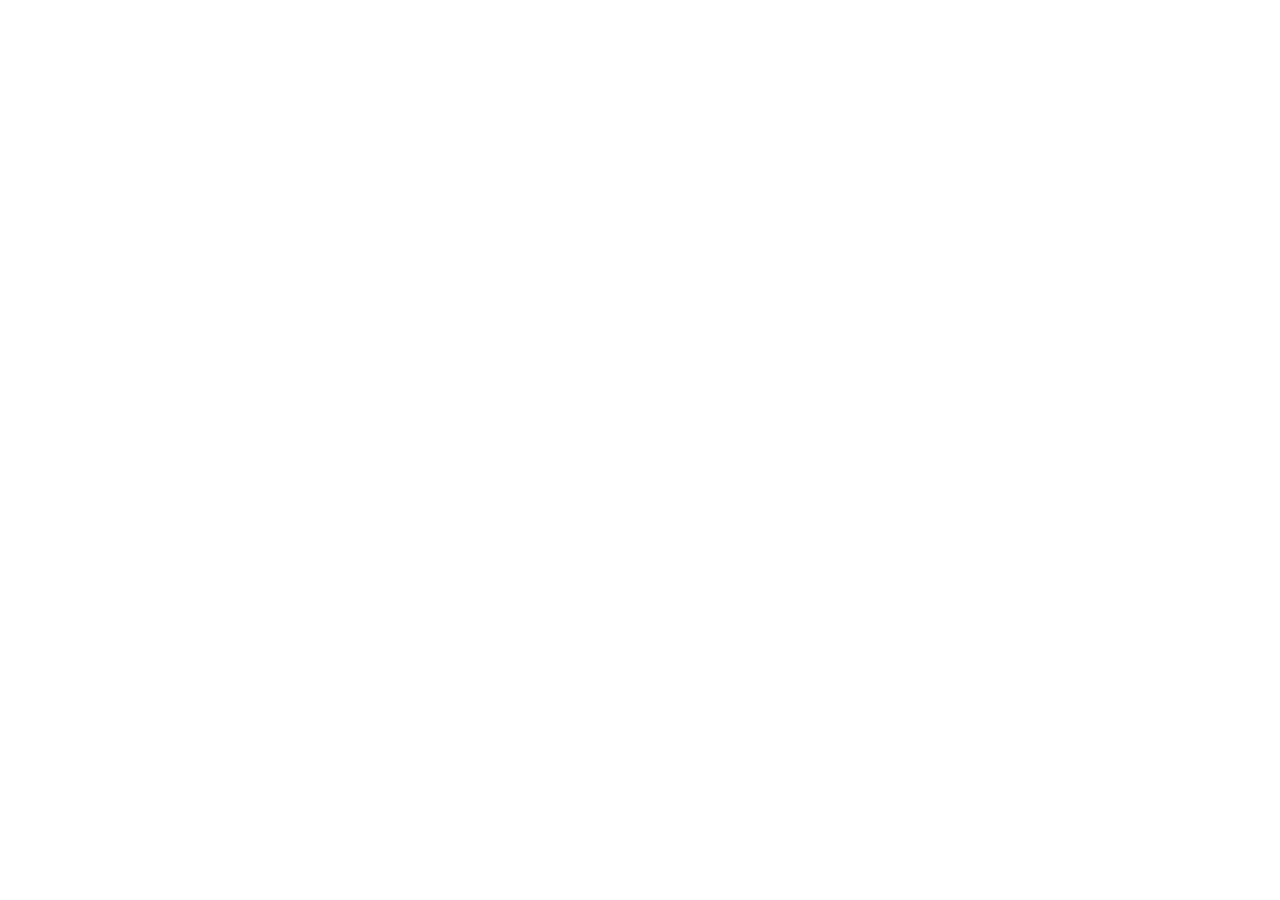
==== commit c8e095b7: "redirect ACCEPT Lab site to OTTO Lab" ====
--- a/docs/index.html
+++ b/docs/index.html
@@ -1,1002 +1,25 @@
 <!DOCTYPE html>
-<html xmlns="http://www.w3.org/1999/xhtml" lang="en" xml:lang="en"><head>
-
-<meta charset="utf-8">
-<meta name="generator" content="quarto-1.9.37">
-
-<meta name="viewport" content="width=device-width, initial-scale=1.0, user-scalable=yes">
-
-
-<title>ACCEPT Lab</title>
-<style>
-/* Default styles provided by pandoc.
-** See https://pandoc.org/MANUAL.html#variables-for-html for config info.
-*/
-code{white-space: pre-wrap;}
-span.smallcaps{font-variant: small-caps;}
-div.columns{display: flex; gap: min(4vw, 1.5em);}
-div.column{flex: auto; overflow-x: auto;}
-div.hanging-indent{margin-left: 1.5em; text-indent: -1.5em;}
-ul.task-list{list-style: none;}
-ul.task-list li input[type="checkbox"] {
-  width: 0.8em;
-  margin: 0 0.8em 0.2em -1em; /* quarto-specific, see https://github.com/quarto-dev/quarto-cli/issues/4556 */ 
-  vertical-align: middle;
-}
-/* CSS for syntax highlighting */
-html { -webkit-text-size-adjust: 100%; }
-pre > code.sourceCode { white-space: pre; position: relative; }
-pre > code.sourceCode > span { display: inline-block; line-height: 1.25; }
-pre > code.sourceCode > span:empty { height: 1.2em; }
-.sourceCode { overflow: visible; }
-code.sourceCode > span { color: inherit; text-decoration: inherit; }
-div.sourceCode { margin: 1em 0; }
-pre.sourceCode { margin: 0; }
-@media screen {
-div.sourceCode { overflow: auto; }
-}
-@media print {
-pre > code.sourceCode { white-space: pre-wrap; }
-pre > code.sourceCode > span { text-indent: -5em; padding-left: 5em; }
-}
-pre.numberSource code
-  { counter-reset: source-line 0; }
-pre.numberSource code > span
-  { position: relative; left: -4em; counter-increment: source-line; }
-pre.numberSource code > span > a:first-child::before
-  { content: counter(source-line);
-    position: relative; left: -1em; text-align: right; vertical-align: baseline;
-    border: none; display: inline-block;
-    -webkit-touch-callout: none; -webkit-user-select: none;
-    -khtml-user-select: none; -moz-user-select: none;
-    -ms-user-select: none; user-select: none;
-    padding: 0 4px; width: 4em;
-  }
-pre.numberSource { margin-left: 3em;  padding-left: 4px; }
-div.sourceCode
-  {   }
-@media screen {
-pre > code.sourceCode > span > a:first-child::before { text-decoration: underline; }
-}
-</style>
-
-
-<script src="site_libs/quarto-nav/quarto-nav.js"></script>
-<script src="site_libs/quarto-nav/headroom.min.js"></script>
-<script src="site_libs/clipboard/clipboard.min.js"></script>
-<script src="site_libs/quarto-search/autocomplete.umd.js"></script>
-<script src="site_libs/quarto-search/fuse.min.js"></script>
-<script src="site_libs/quarto-search/quarto-search.js"></script>
-<meta name="quarto:offset" content="./">
-<link href="./images/favicon.ico" rel="icon">
-<script src="site_libs/quarto-html/quarto.js" type="module"></script>
-<script src="site_libs/quarto-html/tabsets/tabsets.js" type="module"></script>
-<script src="site_libs/quarto-html/popper.min.js"></script>
-<script src="site_libs/quarto-html/tippy.umd.min.js"></script>
-<script src="site_libs/quarto-html/anchor.min.js"></script>
-<link href="site_libs/quarto-html/tippy.css" rel="stylesheet">
-<link href="site_libs/quarto-html/quarto-syntax-highlighting-7f8f88aac4f3542376d5c11b86a4c14d.css" rel="stylesheet" class="quarto-color-scheme" id="quarto-text-highlighting-styles">
-<link href="site_libs/quarto-html/quarto-syntax-highlighting-dark-d0ae9245876894da5ac7e18953ecc5cc.css" rel="stylesheet" class="quarto-color-scheme quarto-color-alternate" id="quarto-text-highlighting-styles">
-<script src="site_libs/bootstrap/bootstrap.min.js"></script>
-<link href="site_libs/bootstrap/bootstrap-icons.css" rel="stylesheet">
-<link href="site_libs/bootstrap/bootstrap-b0e73cb451bbb7631af6acf6dae58723.min.css" rel="stylesheet" append-hash="true" class="quarto-color-scheme" id="quarto-bootstrap" data-mode="light">
-<link href="site_libs/bootstrap/bootstrap-dark-aaa1e35cf1f5b6230ece6ed5b6fa3d4a.min.css" rel="stylesheet" append-hash="true" class="quarto-color-scheme quarto-color-alternate" id="quarto-bootstrap" data-mode="dark">
-<script id="quarto-search-options" type="application/json">{
-  "location": "navbar",
-  "copy-button": false,
-  "collapse-after": 3,
-  "panel-placement": "end",
-  "type": "overlay",
-  "limit": 50,
-  "keyboard-shortcut": [
-    "f",
-    "/",
-    "s"
-  ],
-  "show-item-context": false,
-  "language": {
-    "search-no-results-text": "No results",
-    "search-matching-documents-text": "matching documents",
-    "search-copy-link-title": "Copy link to search",
-    "search-hide-matches-text": "Hide additional matches",
-    "search-more-match-text": "more match in this document",
-    "search-more-matches-text": "more matches in this document",
-    "search-clear-button-title": "Clear",
-    "search-text-placeholder": "",
-    "search-detached-cancel-button-title": "Cancel",
-    "search-submit-button-title": "Submit",
-    "search-label": "Search"
-  }
-}</script>
-<script async="" src="https://www.googletagmanager.com/gtag/js?id=G-XXXXXXXXXX"></script>
-
-<script type="text/javascript">
-
-window.dataLayer = window.dataLayer || [];
-function gtag(){dataLayer.push(arguments);}
-gtag('js', new Date());
-gtag('config', 'G-XXXXXXXXXX', { 'anonymize_ip': true});
-</script>
-<style>html{ scroll-behavior: smooth; }</style>
-
-
-<link rel="stylesheet" href="styles.css">
-<meta property="og:title" content="ACCEPT Lab">
-<meta property="og:description" content="Applied Causal and Cultural Evidence for Policy Targeting (ACCEPT), School of Psychological Sciences, Victoria University of Wellington">
-<meta property="og:image" content="https://go-bayes.github.io/accept/images/epic-lab-social.png">
-<meta property="og:site_name" content="ACCEPT Lab">
-<meta property="og:locale" content="en_US">
-<meta name="twitter:title" content="ACCEPT Lab">
-<meta name="twitter:description" content="Applied Causal and Cultural Evidence for Policy Targeting (ACCEPT), School of Psychological Sciences, Victoria University of Wellington">
-<meta name="twitter:image" content="https://go-bayes.github.io/accept/images/epic-lab-social.png">
-<meta name="twitter:creator" content="@prof_joe_">
-<meta name="twitter:site" content="@prof_joe_">
-<meta name="twitter:card" content="summary_large_image">
+<html lang="en">
+<head>
+  <meta charset="utf-8">
+  <title>OTTO Lab</title>
+  <link rel="canonical" href="https://go-bayes.github.io/ottolab/">
+  <meta name="robots" content="noindex">
+  <meta http-equiv="refresh" content="0; url=https://go-bayes.github.io/ottolab/">
+  <script>
+    // immediate client-side redirect; the meta refresh is the no-JS fallback
+    window.location.replace("https://go-bayes.github.io/ottolab/");
+  </script>
+  <style>
+    body { font-family: system-ui, -apple-system, "Segoe UI", Roboto, sans-serif;
+           max-width: 32rem; margin: 12vh auto; padding: 0 1.5rem; line-height: 1.6;
+           color: #2c2c3a; }
+    a { color: #5872f5; }
+  </style>
 </head>
-
-<body class="nav-fixed home fullcontent quarto-dark"><script id="quarto-html-before-body" type="application/javascript">
-    const toggleBodyColorMode = (bsSheetEl) => {
-      const mode = bsSheetEl.getAttribute("data-mode");
-      const bodyEl = window.document.querySelector("body");
-      if (mode === "dark") {
-        bodyEl.classList.add("quarto-dark");
-        bodyEl.classList.remove("quarto-light");
-      } else {
-        bodyEl.classList.add("quarto-light");
-        bodyEl.classList.remove("quarto-dark");
-      }
-    }
-    const toggleBodyColorPrimary = () => {
-      const bsSheetEl = window.document.querySelector("link#quarto-bootstrap:not([rel=disabled-stylesheet])");
-      if (bsSheetEl) {
-        toggleBodyColorMode(bsSheetEl);
-      }
-    }
-    const setColorSchemeToggle = (alternate) => {
-      const toggles = window.document.querySelectorAll('.quarto-color-scheme-toggle');
-      for (let i=0; i < toggles.length; i++) {
-        const toggle = toggles[i];
-        if (toggle) {
-          if (alternate) {
-            toggle.classList.add("alternate");
-          } else {
-            toggle.classList.remove("alternate");
-          }
-        }
-      }
-    };
-    const toggleColorMode = (alternate) => {
-      // Switch the stylesheets
-      const primaryStylesheets = window.document.querySelectorAll('link.quarto-color-scheme:not(.quarto-color-alternate)');
-      const alternateStylesheets = window.document.querySelectorAll('link.quarto-color-scheme.quarto-color-alternate');
-      manageTransitions('#quarto-margin-sidebar .nav-link', false);
-      if (alternate) {
-        // note: dark is layered on light, we don't disable primary!
-        enableStylesheet(alternateStylesheets);
-        for (const sheetNode of alternateStylesheets) {
-          if (sheetNode.id === "quarto-bootstrap") {
-            toggleBodyColorMode(sheetNode);
-          }
-        }
-      } else {
-        disableStylesheet(alternateStylesheets);
-        enableStylesheet(primaryStylesheets)
-        toggleBodyColorPrimary();
-      }
-      manageTransitions('#quarto-margin-sidebar .nav-link', true);
-      // Switch the toggles
-      setColorSchemeToggle(alternate)
-      // Hack to workaround the fact that safari doesn't
-      // properly recolor the scrollbar when toggling (#1455)
-      if (navigator.userAgent.indexOf('Safari') > 0 && navigator.userAgent.indexOf('Chrome') == -1) {
-        manageTransitions("body", false);
-        window.scrollTo(0, 1);
-        setTimeout(() => {
-          window.scrollTo(0, 0);
-          manageTransitions("body", true);
-        }, 40);
-      }
-    }
-    const disableStylesheet = (stylesheets) => {
-      for (let i=0; i < stylesheets.length; i++) {
-        const stylesheet = stylesheets[i];
-        stylesheet.rel = 'disabled-stylesheet';
-      }
-    }
-    const enableStylesheet = (stylesheets) => {
-      for (let i=0; i < stylesheets.length; i++) {
-        const stylesheet = stylesheets[i];
-        if(stylesheet.rel !== 'stylesheet') { // for Chrome, which will still FOUC without this check
-          stylesheet.rel = 'stylesheet';
-        }
-      }
-    }
-    const manageTransitions = (selector, allowTransitions) => {
-      const els = window.document.querySelectorAll(selector);
-      for (let i=0; i < els.length; i++) {
-        const el = els[i];
-        if (allowTransitions) {
-          el.classList.remove('notransition');
-        } else {
-          el.classList.add('notransition');
-        }
-      }
-    }
-    const isFileUrl = () => {
-      return window.location.protocol === 'file:';
-    }
-    const hasAlternateSentinel = () => {
-      let styleSentinel = getColorSchemeSentinel();
-      if (styleSentinel !== null) {
-        return styleSentinel === "alternate";
-      } else {
-        return false;
-      }
-    }
-    const setStyleSentinel = (alternate) => {
-      const value = alternate ? "alternate" : "default";
-      if (!isFileUrl()) {
-        window.localStorage.setItem("quarto-color-scheme", value);
-      } else {
-        localAlternateSentinel = value;
-      }
-    }
-    const getColorSchemeSentinel = () => {
-      if (!isFileUrl()) {
-        const storageValue = window.localStorage.getItem("quarto-color-scheme");
-        return storageValue != null ? storageValue : localAlternateSentinel;
-      } else {
-        return localAlternateSentinel;
-      }
-    }
-    const toggleGiscusIfUsed = (isAlternate, darkModeDefault) => {
-      const baseTheme = document.querySelector('#giscus-base-theme')?.value ?? 'light';
-      const alternateTheme = document.querySelector('#giscus-alt-theme')?.value ?? 'dark';
-      let newTheme = '';
-      if(authorPrefersDark) {
-        newTheme = isAlternate ? baseTheme : alternateTheme;
-      } else {
-        newTheme = isAlternate ? alternateTheme : baseTheme;
-      }
-      const changeGiscusTheme = () => {
-        // From: https://github.com/giscus/giscus/issues/336
-        const sendMessage = (message) => {
-          const iframe = document.querySelector('iframe.giscus-frame');
-          if (!iframe) return;
-          iframe.contentWindow.postMessage({ giscus: message }, 'https://giscus.app');
-        }
-        sendMessage({
-          setConfig: {
-            theme: newTheme
-          }
-        });
-      }
-      const isGiscussLoaded = window.document.querySelector('iframe.giscus-frame') !== null;
-      if (isGiscussLoaded) {
-        changeGiscusTheme();
-      }
-    };
-    const authorPrefersDark = true;
-    const darkModeDefault = authorPrefersDark;
-    let localAlternateSentinel = darkModeDefault ? 'alternate' : 'default';
-    // Dark / light mode switch
-    window.quartoToggleColorScheme = () => {
-      // Read the current dark / light value
-      let toAlternate = !hasAlternateSentinel();
-      toggleColorMode(toAlternate);
-      setStyleSentinel(toAlternate);
-      toggleGiscusIfUsed(toAlternate, darkModeDefault);
-      window.dispatchEvent(new Event('resize'));
-    };
-    // Switch to dark mode if need be
-    if (hasAlternateSentinel()) {
-      toggleColorMode(true);
-    } else {
-      toggleColorMode(false);
-    }
-  </script>
-
-<div id="quarto-search-results"></div>
-  <header id="quarto-header" class="headroom fixed-top">
-    <nav class="navbar navbar-expand-lg " data-bs-theme="dark">
-      <div class="navbar-container container-fluid">
-      <div class="navbar-brand-container mx-auto">
-    <a class="navbar-brand" href="./index.html">
-    <span class="navbar-title">ACCEPT Lab</span>
-    </a>
-  </div>
-            <div id="quarto-search" class="" title="Search"></div>
-          <button class="navbar-toggler" type="button" data-bs-toggle="collapse" data-bs-target="#navbarCollapse" aria-controls="navbarCollapse" role="menu" aria-expanded="false" aria-label="Toggle navigation" onclick="if (window.quartoToggleHeadroom) { window.quartoToggleHeadroom(); }">
-  <span class="navbar-toggler-icon"></span>
-</button>
-          <div class="collapse navbar-collapse" id="navbarCollapse">
-            <ul class="navbar-nav navbar-nav-scroll me-auto">
-  <li class="nav-item">
-    <a class="nav-link" href="./about.html"> 
-<span class="menu-text">About</span></a>
-  </li>  
-  <li class="nav-item">
-    <a class="nav-link" href="./team.html"> 
-<span class="menu-text">Lab</span></a>
-  </li>  
-  <li class="nav-item">
-    <a class="nav-link" href="./research.html"> 
-<span class="menu-text">Research</span></a>
-  </li>  
-  <li class="nav-item">
-    <a class="nav-link" href="https://www.placesmap.org/"> 
-<span class="menu-text">Places Map</span></a>
-  </li>  
-  <li class="nav-item">
-    <a class="nav-link" href="./resources.html"> 
-<span class="menu-text">Resources</span></a>
-  </li>  
-  <li class="nav-item">
-    <a class="nav-link" href="./news.html"> 
-<span class="menu-text">News</span></a>
-  </li>  
-  <li class="nav-item">
-    <a class="nav-link" href="./reports.html"> 
-<span class="menu-text">Reports</span></a>
-  </li>  
-  <li class="nav-item dropdown ">
-    <a class="nav-link dropdown-toggle" href="#" id="nav-menu-presentations" role="link" data-bs-toggle="dropdown" aria-expanded="false">
- <span class="menu-text">Presentations</span>
-    </a>
-    <ul class="dropdown-menu" aria-labelledby="nav-menu-presentations">    
-        <li>
-    <a class="dropdown-item" href="./presentations.html">
- <span class="dropdown-text">All Presentations</span></a>
-  </li>  
-        <li><hr class="dropdown-divider"></li>
-        <li class="dropdown-header">2025</li>
-        <li>
-    <a class="dropdown-item" href="./presentations.html#sasp-2025">
- <span class="dropdown-text">SASP: Student Presentations</span></a>
-  </li>  
-        <li>
-    <a class="dropdown-item" href="./presentations.html#apa-bier-2025">
- <span class="dropdown-text">APA-BIER: Causal Inference</span></a>
-  </li>  
-    </ul>
-  </li>
-</ul>
-            <ul class="navbar-nav navbar-nav-scroll ms-auto">
-  <li class="nav-item compact">
-    <a class="nav-link" href="https://github.com/go-bayes"> <i class="bi bi-github" role="img" aria-label="GitHub">
-</i> 
-<span class="menu-text"></span></a>
-  </li>  
-  <li class="nav-item compact">
-    <a class="nav-link" href="https://x.com/prof_joe_"> <i class="bi bi-twitter" role="img" aria-label="X (Twitter)">
-</i> 
-<span class="menu-text"></span></a>
-  </li>  
-  <li class="nav-item">
-    <a class="nav-link" href="https://linkedin.com/in/joseph-bulbulia-1ba5a514"> 
-<span class="menu-text">LinkedIn</span></a>
-  </li>  
-  <li class="nav-item">
-    <a class="nav-link" href="https://orcid.org/0000-0002-5861-2056"> 
-<span class="menu-text">ORCID</span></a>
-  </li>  
-</ul>
-          </div> <!-- /navcollapse -->
-            <div class="quarto-navbar-tools">
-  <a href="" class="quarto-color-scheme-toggle quarto-navigation-tool  px-1" onclick="window.quartoToggleColorScheme(); return false;" title="Toggle dark mode"><i class="bi"></i></a>
-</div>
-      </div> <!-- /container-fluid -->
-    </nav>
-</header>
-<!-- content -->
-<div id="quarto-content" class="quarto-container page-columns page-rows-contents page-layout-article page-navbar">
-<!-- sidebar -->
-<!-- margin-sidebar -->
-    
-<!-- main -->
-<main class="content" id="quarto-document-content">
-
-
-<header id="title-block-header" class="quarto-title-block default">
-<div class="quarto-title">
-<div class="quarto-title-block"><div><h1 class="title">ACCEPT Lab</h1><button type="button" class="btn code-tools-button" id="quarto-code-tools-source"><i class="bi"></i> Code</button></div></div>
-</div>
-
-
-
-<div class="quarto-title-meta">
-
-    
-  
-    
-  </div>
-  
-
-
-</header>
-
-
-<div class="hero">
-<p class="hero-affiliation">
-School of Psychological Sciences · Te Herenga Waka — Victoria University of Wellington
-</p>
-<h1 class="hero-title">
-ACCEPT Lab
-</h1>
-<p class="hero-descriptor">
-Observational causal inference for psychological science
-</p>
-<p class="hero-lede">
-Association does not imply causation. However, many of the really big questions can’t be addressed with experiments. Recent innovations in computer science,economics, and epidemiology reveal that under certain conditions,observational associations can support causal inferences. These methods are not widely employed in psychological science. We develop and apply causal inference methods to questions in psychological science. We also build research tools, teach these methods, and collaborate with investigators from around New Zealand and the World.
-</p>
-<div class="hero-actions">
-<p><a href="./research.html" class="btn btn-primary">Research</a> <a href="./resources.html" class="btn btn-secondary">Methods &amp; resources</a> <span class="btn btn-secondary">joseph.bulbulia@vuw.ac.nz</span></p>
-</div>
-</div>
-<section id="selected-work" class="level2">
-<h2 class="anchored" data-anchor-id="selected-work">Selected work</h2>
-<p><a href="https://doi.org/10.1017/ehs.2026.10043">Target trial emulation shows that supported causal effects of religious attendance on well-being are selective</a> Bulbulia, Davis, Park, Rice, Troughton, Van Tongeren &amp; Sibley (2026). <em>Evolutionary Human Sciences</em>, 8. <a href="https://doi.org/10.1017/ehs.2026.10043">DOI</a></p>
-<p><a href="https://academic.oup.com/pnasnexus/article/2/8/pgad242/7244773">Long-term causal effects of far-right terrorism in New Zealand</a> Bulbulia, Afzali, Yogeeswaran &amp; Sibley (2023). <em>PNAS Nexus</em></p>
-<p><a href="https://psycnet.apa.org/record/2026-71076-001">Life loses some meaning after leaving religion</a> Van Tongeren, Davis, Sibley &amp; Bulbulia (2025). <em>Psychology of Religion and Spirituality</em></p>
-<p><a href="https://openaccess.wgtn.ac.nz/articles/journal_contribution/The_causal_effects_of_religious_service_attendance_on_prosocial_behaviours_in_New_Zealand_A_national_longitudinal_study/28386350">The causal effects of religious service attendance on prosocial behaviours in New Zealand</a> Bulbulia, Davis, Rice, Sibley &amp; Troughton (2024). <em>Archive for the Psychology of Religion</em></p>
-<p><a href="./resources.html#start-here-methods-in-causal-inference-series">Methods in causal inference: a four-part tutorial series</a> Bulbulia (2024). <em>Evolutionary Human Sciences</em></p>
-<p><a href="https://doi.org/10.1111/jopy.70042">Causal effect of psychopathy on partner well-being</a> Hissey, Eisenbarth, Hammond, Sibley &amp; Bulbulia (2025). <em>Journal of Personality</em></p>
-<p><a href="./research.html">All publications</a></p>
-</section>
-<section id="places-map" class="level2">
-<h2 class="anchored" data-anchor-id="places-map">Places Map</h2>
-<p><a href="https://www.placesmap.org/">Places Map</a> maps places of worship worldwide for reproducible spatial and cultural analysis.</p>
-<p><a href="https://www.placesmap.org/">Visit Places Map</a> · <a href="https://github.com/go-bayes/places-of-worship">Code</a></p>
-</section>
-<section id="collaboration-and-teaching" class="level2">
-<h2 class="anchored" data-anchor-id="collaboration-and-teaching">Collaboration and teaching</h2>
-<p>The lab supports graduate supervision, methods teaching in causal inference, and applied collaboration. We welcome enquiries.</p>
-<div class="home-links">
-<p><a href="./team.html">Meet the lab</a> · <a href="./presentations.html">Presentations</a> · <a href="./news.html">News</a> · <a href="./reports.html">Reports</a></p>
-</div>
-<div class="home-affiliation-line">
-<p>Affiliated with the <a href="https://www.wgtn.ac.nz/cacr">Centre for Applied Cross-Cultural Research</a> · <a href="https://www.wgtn.ac.nz/psyc">School of Psychological Sciences</a> · <a href="https://github.com/go-bayes">GitHub</a></p>
-</div>
-
-
-<!-- -->
-
-</section>
-
-</main> <!-- /main -->
-<script id="quarto-html-after-body" type="application/javascript">
-  window.document.addEventListener("DOMContentLoaded", function (event) {
-    // Ensure there is a toggle, if there isn't float one in the top right
-    if (window.document.querySelector('.quarto-color-scheme-toggle') === null) {
-      const a = window.document.createElement('a');
-      a.classList.add('top-right');
-      a.classList.add('quarto-color-scheme-toggle');
-      a.href = "";
-      a.onclick = function() { try { window.quartoToggleColorScheme(); } catch {} return false; };
-      const i = window.document.createElement("i");
-      i.classList.add('bi');
-      a.appendChild(i);
-      window.document.body.appendChild(a);
-    }
-    setColorSchemeToggle(hasAlternateSentinel())
-    const icon = "";
-    const anchorJS = new window.AnchorJS();
-    anchorJS.options = {
-      placement: 'right',
-      icon: icon
-    };
-    anchorJS.add('.anchored');
-    const isCodeAnnotation = (el) => {
-      for (const clz of el.classList) {
-        if (clz.startsWith('code-annotation-')) {                     
-          return true;
-        }
-      }
-      return false;
-    }
-    const onCopySuccess = function(e) {
-      // button target
-      const button = e.trigger;
-      // don't keep focus
-      button.blur();
-      // flash "checked"
-      button.classList.add('code-copy-button-checked');
-      var currentTitle = button.getAttribute("title");
-      button.setAttribute("title", "Copied!");
-      let tooltip;
-      if (window.bootstrap) {
-        button.setAttribute("data-bs-toggle", "tooltip");
-        button.setAttribute("data-bs-placement", "left");
-        button.setAttribute("data-bs-title", "Copied!");
-        tooltip = new bootstrap.Tooltip(button, 
-          { trigger: "manual", 
-            customClass: "code-copy-button-tooltip",
-            offset: [0, -8]});
-        tooltip.show();    
-      }
-      setTimeout(function() {
-        if (tooltip) {
-          tooltip.hide();
-          button.removeAttribute("data-bs-title");
-          button.removeAttribute("data-bs-toggle");
-          button.removeAttribute("data-bs-placement");
-        }
-        button.setAttribute("title", currentTitle);
-        button.classList.remove('code-copy-button-checked');
-      }, 1000);
-      // clear code selection
-      e.clearSelection();
-    }
-    const getTextToCopy = function(trigger) {
-      const outerScaffold = trigger.parentElement.cloneNode(true);
-      const codeEl = outerScaffold.querySelector('code');
-      for (const childEl of codeEl.children) {
-        if (isCodeAnnotation(childEl)) {
-          childEl.remove();
-        }
-      }
-      return codeEl.innerText;
-    }
-    const clipboard = new window.ClipboardJS('.code-copy-button:not([data-in-quarto-modal])', {
-      text: getTextToCopy
-    });
-    clipboard.on('success', onCopySuccess);
-    if (window.document.getElementById('quarto-embedded-source-code-modal')) {
-      const clipboardModal = new window.ClipboardJS('.code-copy-button[data-in-quarto-modal]', {
-        text: getTextToCopy,
-        container: window.document.getElementById('quarto-embedded-source-code-modal')
-      });
-      clipboardModal.on('success', onCopySuccess);
-    }
-    const viewSource = window.document.getElementById('quarto-view-source') ||
-                       window.document.getElementById('quarto-code-tools-source');
-    if (viewSource) {
-      const sourceUrl = viewSource.getAttribute("data-quarto-source-url");
-      viewSource.addEventListener("click", function(e) {
-        if (sourceUrl) {
-          // rstudio viewer pane
-          if (/\bcapabilities=\b/.test(window.location)) {
-            window.open(sourceUrl);
-          } else {
-            window.location.href = sourceUrl;
-          }
-        } else {
-          const modal = new bootstrap.Modal(document.getElementById('quarto-embedded-source-code-modal'));
-          modal.show();
-        }
-        return false;
-      });
-    }
-    function toggleCodeHandler(show) {
-      return function(e) {
-        const detailsSrc = window.document.querySelectorAll(".cell > details > .sourceCode");
-        for (let i=0; i<detailsSrc.length; i++) {
-          const details = detailsSrc[i].parentElement;
-          if (show) {
-            details.open = true;
-          } else {
-            details.removeAttribute("open");
-          }
-        }
-        const cellCodeDivs = window.document.querySelectorAll(".cell > .sourceCode");
-        const fromCls = show ? "hidden" : "unhidden";
-        const toCls = show ? "unhidden" : "hidden";
-        for (let i=0; i<cellCodeDivs.length; i++) {
-          const codeDiv = cellCodeDivs[i];
-          if (codeDiv.classList.contains(fromCls)) {
-            codeDiv.classList.remove(fromCls);
-            codeDiv.classList.add(toCls);
-          } 
-        }
-        return false;
-      }
-    }
-    const hideAllCode = window.document.getElementById("quarto-hide-all-code");
-    if (hideAllCode) {
-      hideAllCode.addEventListener("click", toggleCodeHandler(false));
-    }
-    const showAllCode = window.document.getElementById("quarto-show-all-code");
-    if (showAllCode) {
-      showAllCode.addEventListener("click", toggleCodeHandler(true));
-    }
-      var localhostRegex = new RegExp(/^(?:http|https):\/\/localhost\:?[0-9]*\//);
-      var mailtoRegex = new RegExp(/^mailto:/);
-        var filterRegex = new RegExp("https:\/\/go-bayes\.github\.io\/accept\/");
-      var isInternal = (href) => {
-          return filterRegex.test(href) || localhostRegex.test(href) || mailtoRegex.test(href);
-      }
-      // Inspect non-navigation links and adorn them if external
-     var links = window.document.querySelectorAll('a[href]:not(.nav-link):not(.navbar-brand):not(.toc-action):not(.sidebar-link):not(.sidebar-item-toggle):not(.pagination-link):not(.no-external):not([aria-hidden]):not(.dropdown-item):not(.quarto-navigation-tool):not(.about-link)');
-      for (var i=0; i<links.length; i++) {
-        const link = links[i];
-        if (!isInternal(link.href)) {
-          // undo the damage that might have been done by quarto-nav.js in the case of
-          // links that we want to consider external
-          if (link.dataset.originalHref !== undefined) {
-            link.href = link.dataset.originalHref;
-          }
-            // target, if specified
-            link.setAttribute("target", "_blank");
-            if (link.getAttribute("rel") === null) {
-              link.setAttribute("rel", "noopener");
-            }
-            // default icon
-            link.classList.add("external");
-        }
-      }
-    function tippyHover(el, contentFn, onTriggerFn, onUntriggerFn) {
-      const config = {
-        allowHTML: true,
-        maxWidth: 500,
-        delay: 100,
-        arrow: false,
-        appendTo: function(el) {
-            return el.parentElement;
-        },
-        interactive: true,
-        interactiveBorder: 10,
-        theme: 'quarto',
-        placement: 'bottom-start',
-      };
-      if (contentFn) {
-        config.content = contentFn;
-      }
-      if (onTriggerFn) {
-        config.onTrigger = onTriggerFn;
-      }
-      if (onUntriggerFn) {
-        config.onUntrigger = onUntriggerFn;
-      }
-      window.tippy(el, config); 
-    }
-    const noterefs = window.document.querySelectorAll('a[role="doc-noteref"]');
-    for (var i=0; i<noterefs.length; i++) {
-      const ref = noterefs[i];
-      tippyHover(ref, function() {
-        // use id or data attribute instead here
-        let href = ref.getAttribute('data-footnote-href') || ref.getAttribute('href');
-        try { href = new URL(href).hash; } catch {}
-        const id = href.replace(/^#\/?/, "");
-        const note = window.document.getElementById(id);
-        if (note) {
-          return note.innerHTML;
-        } else {
-          return "";
-        }
-      });
-    }
-    const xrefs = window.document.querySelectorAll('a.quarto-xref');
-    const processXRef = (id, note) => {
-      // Strip column container classes
-      const stripColumnClz = (el) => {
-        el.classList.remove("page-full", "page-columns");
-        if (el.children) {
-          for (const child of el.children) {
-            stripColumnClz(child);
-          }
-        }
-      }
-      stripColumnClz(note)
-      if (id === null || id.startsWith('sec-')) {
-        // Special case sections, only their first couple elements
-        const container = document.createElement("div");
-        if (note.children && note.children.length > 2) {
-          container.appendChild(note.children[0].cloneNode(true));
-          for (let i = 1; i < note.children.length; i++) {
-            const child = note.children[i];
-            if (child.tagName === "P" && child.innerText === "") {
-              continue;
-            } else {
-              container.appendChild(child.cloneNode(true));
-              break;
-            }
-          }
-          if (window.Quarto?.typesetMath) {
-            window.Quarto.typesetMath(container);
-          }
-          return container.innerHTML
-        } else {
-          if (window.Quarto?.typesetMath) {
-            window.Quarto.typesetMath(note);
-          }
-          return note.innerHTML;
-        }
-      } else {
-        // Remove any anchor links if they are present
-        const anchorLink = note.querySelector('a.anchorjs-link');
-        if (anchorLink) {
-          anchorLink.remove();
-        }
-        if (window.Quarto?.typesetMath) {
-          window.Quarto.typesetMath(note);
-        }
-        if (note.classList.contains("callout")) {
-          return note.outerHTML;
-        } else {
-          return note.innerHTML;
-        }
-      }
-    }
-    for (var i=0; i<xrefs.length; i++) {
-      const xref = xrefs[i];
-      tippyHover(xref, undefined, function(instance) {
-        instance.disable();
-        let url = xref.getAttribute('href');
-        let hash = undefined; 
-        if (url.startsWith('#')) {
-          hash = url;
-        } else {
-          try { hash = new URL(url).hash; } catch {}
-        }
-        if (hash) {
-          const id = hash.replace(/^#\/?/, "");
-          const note = window.document.getElementById(id);
-          if (note !== null) {
-            try {
-              const html = processXRef(id, note.cloneNode(true));
-              instance.setContent(html);
-            } finally {
-              instance.enable();
-              instance.show();
-            }
-          } else {
-            // See if we can fetch this
-            fetch(url.split('#')[0])
-            .then(res => res.text())
-            .then(html => {
-              const parser = new DOMParser();
-              const htmlDoc = parser.parseFromString(html, "text/html");
-              const note = htmlDoc.getElementById(id);
-              if (note !== null) {
-                const html = processXRef(id, note);
-                instance.setContent(html);
-              } 
-            }).finally(() => {
-              instance.enable();
-              instance.show();
-            });
-          }
-        } else {
-          // See if we can fetch a full url (with no hash to target)
-          // This is a special case and we should probably do some content thinning / targeting
-          fetch(url)
-          .then(res => res.text())
-          .then(html => {
-            const parser = new DOMParser();
-            const htmlDoc = parser.parseFromString(html, "text/html");
-            const note = htmlDoc.querySelector('main.content');
-            if (note !== null) {
-              // This should only happen for chapter cross references
-              // (since there is no id in the URL)
-              // remove the first header
-              if (note.children.length > 0 && note.children[0].tagName === "HEADER") {
-                note.children[0].remove();
-              }
-              const html = processXRef(null, note);
-              instance.setContent(html);
-            } 
-          }).finally(() => {
-            instance.enable();
-            instance.show();
-          });
-        }
-      }, function(instance) {
-      });
-    }
-        let selectedAnnoteEl;
-        const selectorForAnnotation = ( cell, annotation) => {
-          let cellAttr = 'data-code-cell="' + cell + '"';
-          let lineAttr = 'data-code-annotation="' +  annotation + '"';
-          const selector = 'span[' + cellAttr + '][' + lineAttr + ']';
-          return selector;
-        }
-        const selectCodeLines = (annoteEl) => {
-          const doc = window.document;
-          const targetCell = annoteEl.getAttribute("data-target-cell");
-          const targetAnnotation = annoteEl.getAttribute("data-target-annotation");
-          const annoteSpan = window.document.querySelector(selectorForAnnotation(targetCell, targetAnnotation));
-          const lines = annoteSpan.getAttribute("data-code-lines").split(",");
-          const lineIds = lines.map((line) => {
-            return targetCell + "-" + line;
-          })
-          let top = null;
-          let height = null;
-          let parent = null;
-          if (lineIds.length > 0) {
-              //compute the position of the single el (top and bottom and make a div)
-              const el = window.document.getElementById(lineIds[0]);
-              top = el.offsetTop;
-              height = el.offsetHeight;
-              parent = el.parentElement.parentElement;
-            if (lineIds.length > 1) {
-              const lastEl = window.document.getElementById(lineIds[lineIds.length - 1]);
-              const bottom = lastEl.offsetTop + lastEl.offsetHeight;
-              height = bottom - top;
-            }
-            if (top !== null && height !== null && parent !== null) {
-              // cook up a div (if necessary) and position it 
-              let div = window.document.getElementById("code-annotation-line-highlight");
-              if (div === null) {
-                div = window.document.createElement("div");
-                div.setAttribute("id", "code-annotation-line-highlight");
-                div.style.position = 'absolute';
-                parent.appendChild(div);
-              }
-              div.style.top = top - 2 + "px";
-              div.style.height = height + 4 + "px";
-              div.style.left = 0;
-              let gutterDiv = window.document.getElementById("code-annotation-line-highlight-gutter");
-              if (gutterDiv === null) {
-                gutterDiv = window.document.createElement("div");
-                gutterDiv.setAttribute("id", "code-annotation-line-highlight-gutter");
-                gutterDiv.style.position = 'absolute';
-                const codeCell = window.document.getElementById(targetCell);
-                const gutter = codeCell.querySelector('.code-annotation-gutter');
-                gutter.appendChild(gutterDiv);
-              }
-              gutterDiv.style.top = top - 2 + "px";
-              gutterDiv.style.height = height + 4 + "px";
-            }
-            selectedAnnoteEl = annoteEl;
-          }
-        };
-        const unselectCodeLines = () => {
-          const elementsIds = ["code-annotation-line-highlight", "code-annotation-line-highlight-gutter"];
-          elementsIds.forEach((elId) => {
-            const div = window.document.getElementById(elId);
-            if (div) {
-              div.remove();
-            }
-          });
-          selectedAnnoteEl = undefined;
-        };
-          // Handle positioning of the toggle
-      window.addEventListener(
-        "resize",
-        throttle(() => {
-          elRect = undefined;
-          if (selectedAnnoteEl) {
-            selectCodeLines(selectedAnnoteEl);
-          }
-        }, 10)
-      );
-      function throttle(fn, ms) {
-      let throttle = false;
-      let timer;
-        return (...args) => {
-          if(!throttle) { // first call gets through
-              fn.apply(this, args);
-              throttle = true;
-          } else { // all the others get throttled
-              if(timer) clearTimeout(timer); // cancel #2
-              timer = setTimeout(() => {
-                fn.apply(this, args);
-                timer = throttle = false;
-              }, ms);
-          }
-        };
-      }
-        // Attach click handler to the DT
-        const annoteDls = window.document.querySelectorAll('dt[data-target-cell]');
-        for (const annoteDlNode of annoteDls) {
-          annoteDlNode.addEventListener('click', (event) => {
-            const clickedEl = event.target;
-            if (clickedEl !== selectedAnnoteEl) {
-              unselectCodeLines();
-              const activeEl = window.document.querySelector('dt[data-target-cell].code-annotation-active');
-              if (activeEl) {
-                activeEl.classList.remove('code-annotation-active');
-              }
-              selectCodeLines(clickedEl);
-              clickedEl.classList.add('code-annotation-active');
-            } else {
-              // Unselect the line
-              unselectCodeLines();
-              clickedEl.classList.remove('code-annotation-active');
-            }
-          });
-        }
-    const findCites = (el) => {
-      const parentEl = el.parentElement;
-      if (parentEl) {
-        const cites = parentEl.dataset.cites;
-        if (cites) {
-          return {
-            el,
-            cites: cites.split(' ')
-          };
-        } else {
-          return findCites(el.parentElement)
-        }
-      } else {
-        return undefined;
-      }
-    };
-    var bibliorefs = window.document.querySelectorAll('a[role="doc-biblioref"]');
-    for (var i=0; i<bibliorefs.length; i++) {
-      const ref = bibliorefs[i];
-      const citeInfo = findCites(ref);
-      if (citeInfo) {
-        tippyHover(citeInfo.el, function() {
-          var popup = window.document.createElement('div');
-          citeInfo.cites.forEach(function(cite) {
-            var citeDiv = window.document.createElement('div');
-            citeDiv.classList.add('hanging-indent');
-            citeDiv.classList.add('csl-entry');
-            var biblioDiv = window.document.getElementById('ref-' + cite);
-            if (biblioDiv) {
-              citeDiv.innerHTML = biblioDiv.innerHTML;
-            }
-            popup.appendChild(citeDiv);
-          });
-          return popup.innerHTML;
-        });
-      }
-    }
-  });
-  </script><div class="modal fade" id="quarto-embedded-source-code-modal" tabindex="-1" aria-labelledby="quarto-embedded-source-code-modal-label" aria-hidden="true"><div class="modal-dialog modal-dialog-scrollable"><div class="modal-content"><div class="modal-header"><h5 class="modal-title" id="quarto-embedded-source-code-modal-label">Source Code</h5><button class="btn-close" data-bs-dismiss="modal"></button></div><div class="modal-body"><div class="">
-<div class="code-copy-outer-scaffold"><div class="sourceCode" id="cb1" data-shortcodes="false"><pre class="sourceCode markdown code-with-copy"><code class="sourceCode markdown"><span id="cb1-1"><a href="#cb1-1" aria-hidden="true" tabindex="-1"></a><span class="co">---</span></span>
-<span id="cb1-2"><a href="#cb1-2" aria-hidden="true" tabindex="-1"></a><span class="an">title:</span><span class="co"> "ACCEPT Lab"</span></span>
-<span id="cb1-3"><a href="#cb1-3" aria-hidden="true" tabindex="-1"></a><span class="an">body-classes:</span><span class="co"> home</span></span>
-<span id="cb1-4"><a href="#cb1-4" aria-hidden="true" tabindex="-1"></a><span class="an">toc:</span><span class="co"> false</span></span>
-<span id="cb1-5"><a href="#cb1-5" aria-hidden="true" tabindex="-1"></a><span class="co">---</span></span>
-<span id="cb1-6"><a href="#cb1-6" aria-hidden="true" tabindex="-1"></a></span>
-<span id="cb1-7"><a href="#cb1-7" aria-hidden="true" tabindex="-1"></a>::: {.hero}</span>
-<span id="cb1-8"><a href="#cb1-8" aria-hidden="true" tabindex="-1"></a><span class="dt">&lt;</span><span class="kw">p</span><span class="ot"> class</span><span class="op">=</span><span class="st">"hero-affiliation"</span><span class="dt">&gt;</span>School of Psychological Sciences · Te Herenga Waka — Victoria University of Wellington<span class="dt">&lt;/</span><span class="kw">p</span><span class="dt">&gt;</span></span>
-<span id="cb1-9"><a href="#cb1-9" aria-hidden="true" tabindex="-1"></a><span class="dt">&lt;</span><span class="kw">h1</span><span class="ot"> class</span><span class="op">=</span><span class="st">"hero-title"</span><span class="dt">&gt;</span>ACCEPT Lab<span class="dt">&lt;/</span><span class="kw">h1</span><span class="dt">&gt;</span></span>
-<span id="cb1-10"><a href="#cb1-10" aria-hidden="true" tabindex="-1"></a><span class="dt">&lt;</span><span class="kw">p</span><span class="ot"> class</span><span class="op">=</span><span class="st">"hero-descriptor"</span><span class="dt">&gt;</span>Observational causal inference for psychological science<span class="dt">&lt;/</span><span class="kw">p</span><span class="dt">&gt;</span></span>
-<span id="cb1-11"><a href="#cb1-11" aria-hidden="true" tabindex="-1"></a><span class="dt">&lt;</span><span class="kw">p</span><span class="ot"> class</span><span class="op">=</span><span class="st">"hero-lede"</span><span class="dt">&gt;</span>Association does not imply causation. However, many of the really big questions can't be addressed with experiments. Recent innovations in computer science,economics, and epidemiology reveal that under certain conditions,observational associations can support causal inferences. These methods are not widely employed in psychological science. We develop and apply causal inference methods to questions in psychological science. We also build research tools, teach these methods, and collaborate with investigators from around New Zealand and the World.<span class="dt">&lt;/</span><span class="kw">p</span><span class="dt">&gt;</span></span>
-<span id="cb1-12"><a href="#cb1-12" aria-hidden="true" tabindex="-1"></a><span class="dt">&lt;</span><span class="kw">div</span><span class="ot"> class</span><span class="op">=</span><span class="st">"hero-actions"</span><span class="dt">&gt;</span></span>
-<span id="cb1-13"><a href="#cb1-13" aria-hidden="true" tabindex="-1"></a><span class="dt">&lt;</span><span class="kw">a</span><span class="ot"> href</span><span class="op">=</span><span class="st">"research.qmd"</span><span class="ot"> class</span><span class="op">=</span><span class="st">"btn btn-primary"</span><span class="dt">&gt;</span>Research<span class="dt">&lt;/</span><span class="kw">a</span><span class="dt">&gt;</span></span>
-<span id="cb1-14"><a href="#cb1-14" aria-hidden="true" tabindex="-1"></a><span class="dt">&lt;</span><span class="kw">a</span><span class="ot"> href</span><span class="op">=</span><span class="st">"resources.qmd"</span><span class="ot"> class</span><span class="op">=</span><span class="st">"btn btn-secondary"</span><span class="dt">&gt;</span>Methods &amp; resources<span class="dt">&lt;/</span><span class="kw">a</span><span class="dt">&gt;</span></span>
-<span id="cb1-15"><a href="#cb1-15" aria-hidden="true" tabindex="-1"></a><span class="dt">&lt;</span><span class="kw">span</span><span class="ot"> class</span><span class="op">=</span><span class="st">"btn btn-secondary"</span><span class="dt">&gt;</span>joseph.bulbulia@vuw.ac.nz<span class="dt">&lt;/</span><span class="kw">span</span><span class="dt">&gt;</span></span>
-<span id="cb1-16"><a href="#cb1-16" aria-hidden="true" tabindex="-1"></a><span class="dt">&lt;/</span><span class="kw">div</span><span class="dt">&gt;</span></span>
-<span id="cb1-17"><a href="#cb1-17" aria-hidden="true" tabindex="-1"></a>:::</span>
-<span id="cb1-18"><a href="#cb1-18" aria-hidden="true" tabindex="-1"></a></span>
-<span id="cb1-19"><a href="#cb1-19" aria-hidden="true" tabindex="-1"></a><span class="fu">## Selected work</span></span>
-<span id="cb1-20"><a href="#cb1-20" aria-hidden="true" tabindex="-1"></a></span>
-<span id="cb1-21"><a href="#cb1-21" aria-hidden="true" tabindex="-1"></a><span class="co">[</span><span class="ot">Target trial emulation shows that supported causal effects of religious attendance on well-being are selective</span><span class="co">](https://doi.org/10.1017/ehs.2026.10043)</span></span>
-<span id="cb1-22"><a href="#cb1-22" aria-hidden="true" tabindex="-1"></a>Bulbulia, Davis, Park, Rice, Troughton, Van Tongeren &amp; Sibley (2026). *Evolutionary Human Sciences*, 8. <span class="co">[</span><span class="ot">DOI</span><span class="co">](https://doi.org/10.1017/ehs.2026.10043)</span></span>
-<span id="cb1-23"><a href="#cb1-23" aria-hidden="true" tabindex="-1"></a></span>
-<span id="cb1-24"><a href="#cb1-24" aria-hidden="true" tabindex="-1"></a><span class="co">[</span><span class="ot">Long-term causal effects of far-right terrorism in New Zealand</span><span class="co">](https://academic.oup.com/pnasnexus/article/2/8/pgad242/7244773)</span></span>
-<span id="cb1-25"><a href="#cb1-25" aria-hidden="true" tabindex="-1"></a>Bulbulia, Afzali, Yogeeswaran &amp; Sibley (2023). *PNAS Nexus*</span>
-<span id="cb1-26"><a href="#cb1-26" aria-hidden="true" tabindex="-1"></a></span>
-<span id="cb1-27"><a href="#cb1-27" aria-hidden="true" tabindex="-1"></a><span class="co">[</span><span class="ot">Life loses some meaning after leaving religion</span><span class="co">](https://psycnet.apa.org/record/2026-71076-001)</span></span>
-<span id="cb1-28"><a href="#cb1-28" aria-hidden="true" tabindex="-1"></a>Van Tongeren, Davis, Sibley &amp; Bulbulia (2025). *Psychology of Religion and Spirituality*</span>
-<span id="cb1-29"><a href="#cb1-29" aria-hidden="true" tabindex="-1"></a></span>
-<span id="cb1-30"><a href="#cb1-30" aria-hidden="true" tabindex="-1"></a><span class="co">[</span><span class="ot">The causal effects of religious service attendance on prosocial behaviours in New Zealand</span><span class="co">](https://openaccess.wgtn.ac.nz/articles/journal_contribution/The_causal_effects_of_religious_service_attendance_on_prosocial_behaviours_in_New_Zealand_A_national_longitudinal_study/28386350)</span></span>
-<span id="cb1-31"><a href="#cb1-31" aria-hidden="true" tabindex="-1"></a>Bulbulia, Davis, Rice, Sibley &amp; Troughton (2024). *Archive for the Psychology of Religion*</span>
-<span id="cb1-32"><a href="#cb1-32" aria-hidden="true" tabindex="-1"></a></span>
-<span id="cb1-33"><a href="#cb1-33" aria-hidden="true" tabindex="-1"></a><span class="co">[</span><span class="ot">Methods in causal inference: a four-part tutorial series</span><span class="co">](resources.qmd#start-here-methods-in-causal-inference-series)</span></span>
-<span id="cb1-34"><a href="#cb1-34" aria-hidden="true" tabindex="-1"></a>Bulbulia (2024). *Evolutionary Human Sciences*</span>
-<span id="cb1-35"><a href="#cb1-35" aria-hidden="true" tabindex="-1"></a></span>
-<span id="cb1-36"><a href="#cb1-36" aria-hidden="true" tabindex="-1"></a><span class="co">[</span><span class="ot">Causal effect of psychopathy on partner well-being</span><span class="co">](https://doi.org/10.1111/jopy.70042)</span></span>
-<span id="cb1-37"><a href="#cb1-37" aria-hidden="true" tabindex="-1"></a>Hissey, Eisenbarth, Hammond, Sibley &amp; Bulbulia (2025). *Journal of Personality*</span>
-<span id="cb1-38"><a href="#cb1-38" aria-hidden="true" tabindex="-1"></a></span>
-<span id="cb1-39"><a href="#cb1-39" aria-hidden="true" tabindex="-1"></a><span class="co">[</span><span class="ot">All publications</span><span class="co">](research.qmd)</span></span>
-<span id="cb1-40"><a href="#cb1-40" aria-hidden="true" tabindex="-1"></a></span>
-<span id="cb1-41"><a href="#cb1-41" aria-hidden="true" tabindex="-1"></a><span class="fu">## Places Map</span></span>
-<span id="cb1-42"><a href="#cb1-42" aria-hidden="true" tabindex="-1"></a></span>
-<span id="cb1-43"><a href="#cb1-43" aria-hidden="true" tabindex="-1"></a><span class="co">[</span><span class="ot">Places Map</span><span class="co">](https://www.placesmap.org/)</span> maps places of worship worldwide for reproducible spatial and cultural analysis.</span>
-<span id="cb1-44"><a href="#cb1-44" aria-hidden="true" tabindex="-1"></a></span>
-<span id="cb1-45"><a href="#cb1-45" aria-hidden="true" tabindex="-1"></a><span class="co">[</span><span class="ot">Visit Places Map</span><span class="co">](https://www.placesmap.org/)</span> · <span class="co">[</span><span class="ot">Code</span><span class="co">](https://github.com/go-bayes/places-of-worship)</span></span>
-<span id="cb1-46"><a href="#cb1-46" aria-hidden="true" tabindex="-1"></a></span>
-<span id="cb1-47"><a href="#cb1-47" aria-hidden="true" tabindex="-1"></a><span class="fu">## Collaboration and teaching</span></span>
-<span id="cb1-48"><a href="#cb1-48" aria-hidden="true" tabindex="-1"></a></span>
-<span id="cb1-49"><a href="#cb1-49" aria-hidden="true" tabindex="-1"></a>The lab supports graduate supervision, methods teaching in causal inference, and applied collaboration. We welcome enquiries.</span>
-<span id="cb1-50"><a href="#cb1-50" aria-hidden="true" tabindex="-1"></a></span>
-<span id="cb1-51"><a href="#cb1-51" aria-hidden="true" tabindex="-1"></a>::: {.home-links}</span>
-<span id="cb1-52"><a href="#cb1-52" aria-hidden="true" tabindex="-1"></a><span class="co">[</span><span class="ot">Meet the lab</span><span class="co">](team.qmd)</span> · <span class="co">[</span><span class="ot">Presentations</span><span class="co">](presentations.qmd)</span> · <span class="co">[</span><span class="ot">News</span><span class="co">](news.qmd)</span> · <span class="co">[</span><span class="ot">Reports</span><span class="co">](reports.qmd)</span></span>
-<span id="cb1-53"><a href="#cb1-53" aria-hidden="true" tabindex="-1"></a>:::</span>
-<span id="cb1-54"><a href="#cb1-54" aria-hidden="true" tabindex="-1"></a></span>
-<span id="cb1-55"><a href="#cb1-55" aria-hidden="true" tabindex="-1"></a>::: {.home-affiliation-line}</span>
-<span id="cb1-56"><a href="#cb1-56" aria-hidden="true" tabindex="-1"></a>Affiliated with the <span class="co">[</span><span class="ot">Centre for Applied Cross-Cultural Research</span><span class="co">](https://www.wgtn.ac.nz/cacr)</span> · <span class="co">[</span><span class="ot">School of Psychological Sciences</span><span class="co">](https://www.wgtn.ac.nz/psyc)</span> · <span class="co">[</span><span class="ot">GitHub</span><span class="co">](https://github.com/go-bayes)</span></span>
-<span id="cb1-57"><a href="#cb1-57" aria-hidden="true" tabindex="-1"></a>:::</span></code></pre></div><button title="Copy to Clipboard" class="code-copy-button" data-in-quarto-modal=""><i class="bi"></i></button></div>
-</div></div></div></div></div>
-</div> <!-- /content -->
-
-
-
-
-<script src="site_libs/quarto-html/zenscroll-min.js"></script>
-</body></html>+<body>
+  <p>The ACCEPT Lab site has moved to the <strong>OTTO Lab</strong>.</p>
+  <p>If you are not redirected automatically, visit
+     <a href="https://go-bayes.github.io/ottolab/">go-bayes.github.io/ottolab</a>.</p>
+</body>
+</html>
